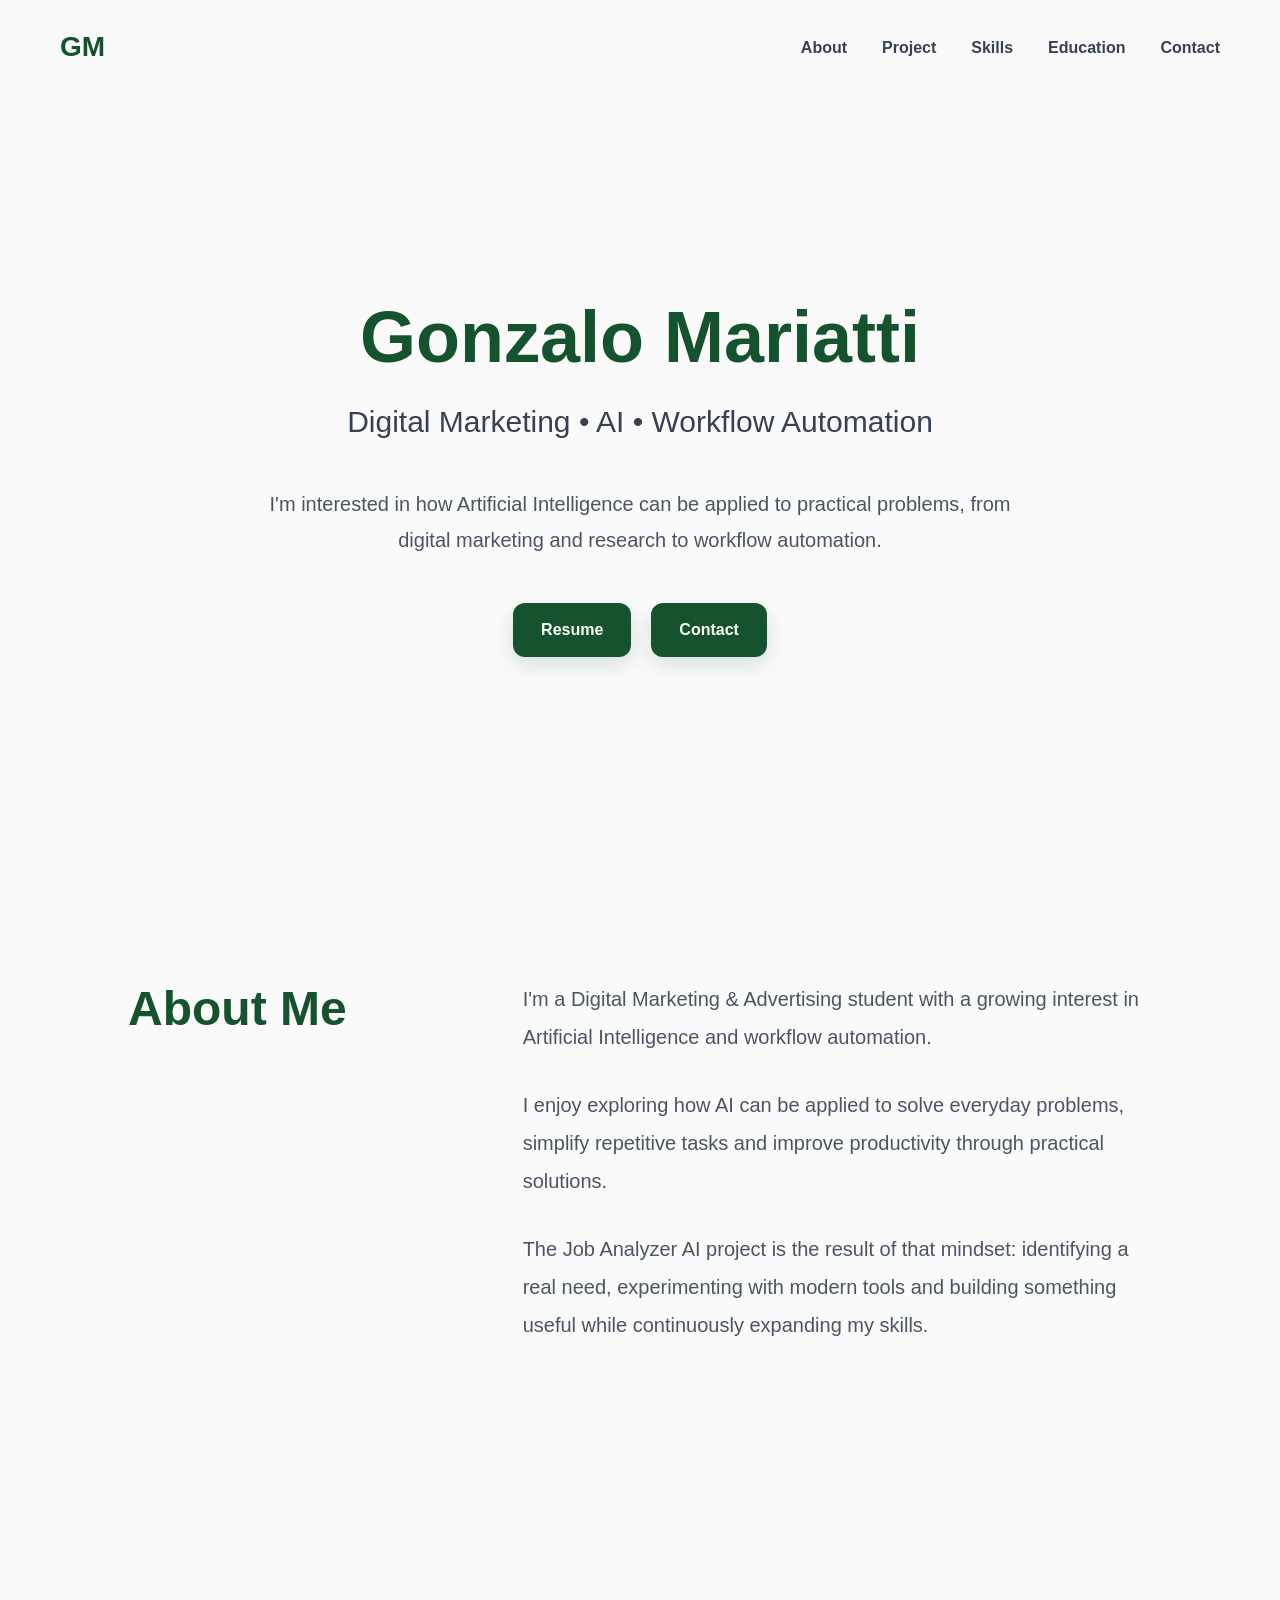
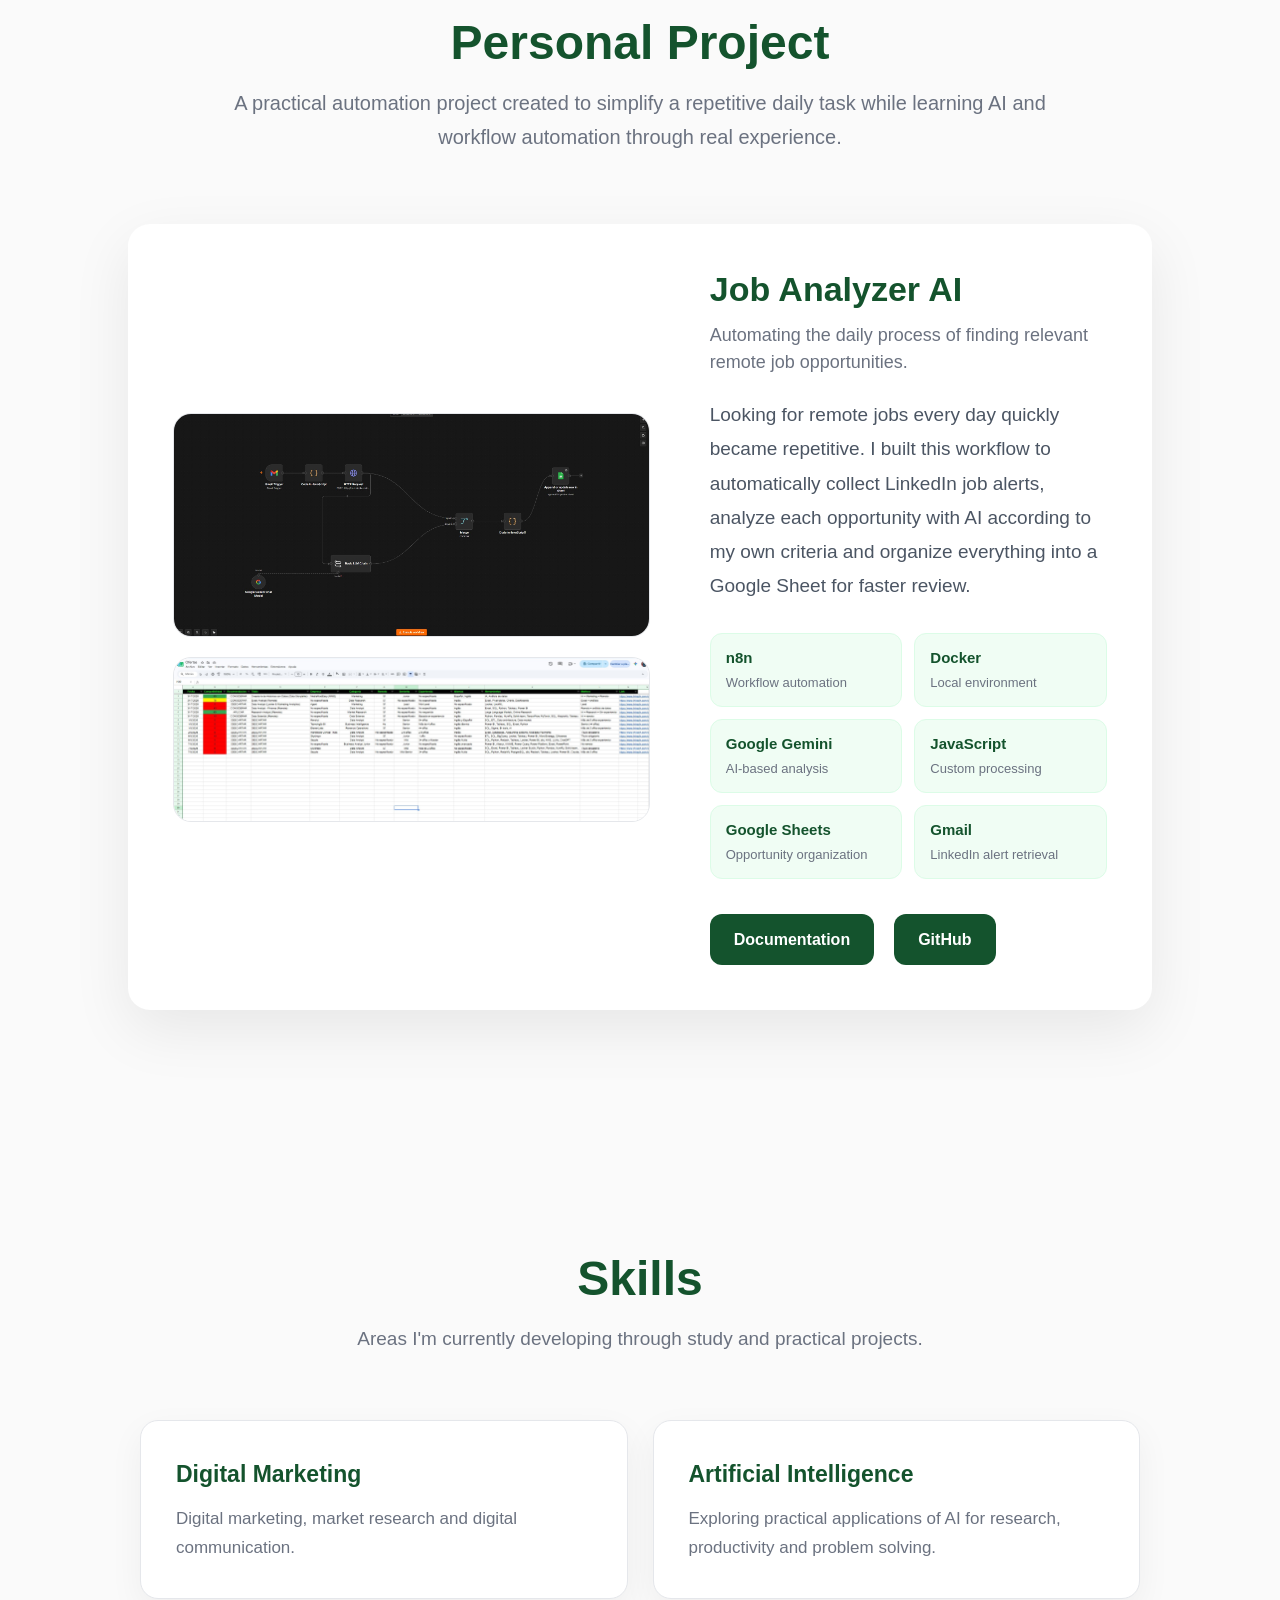
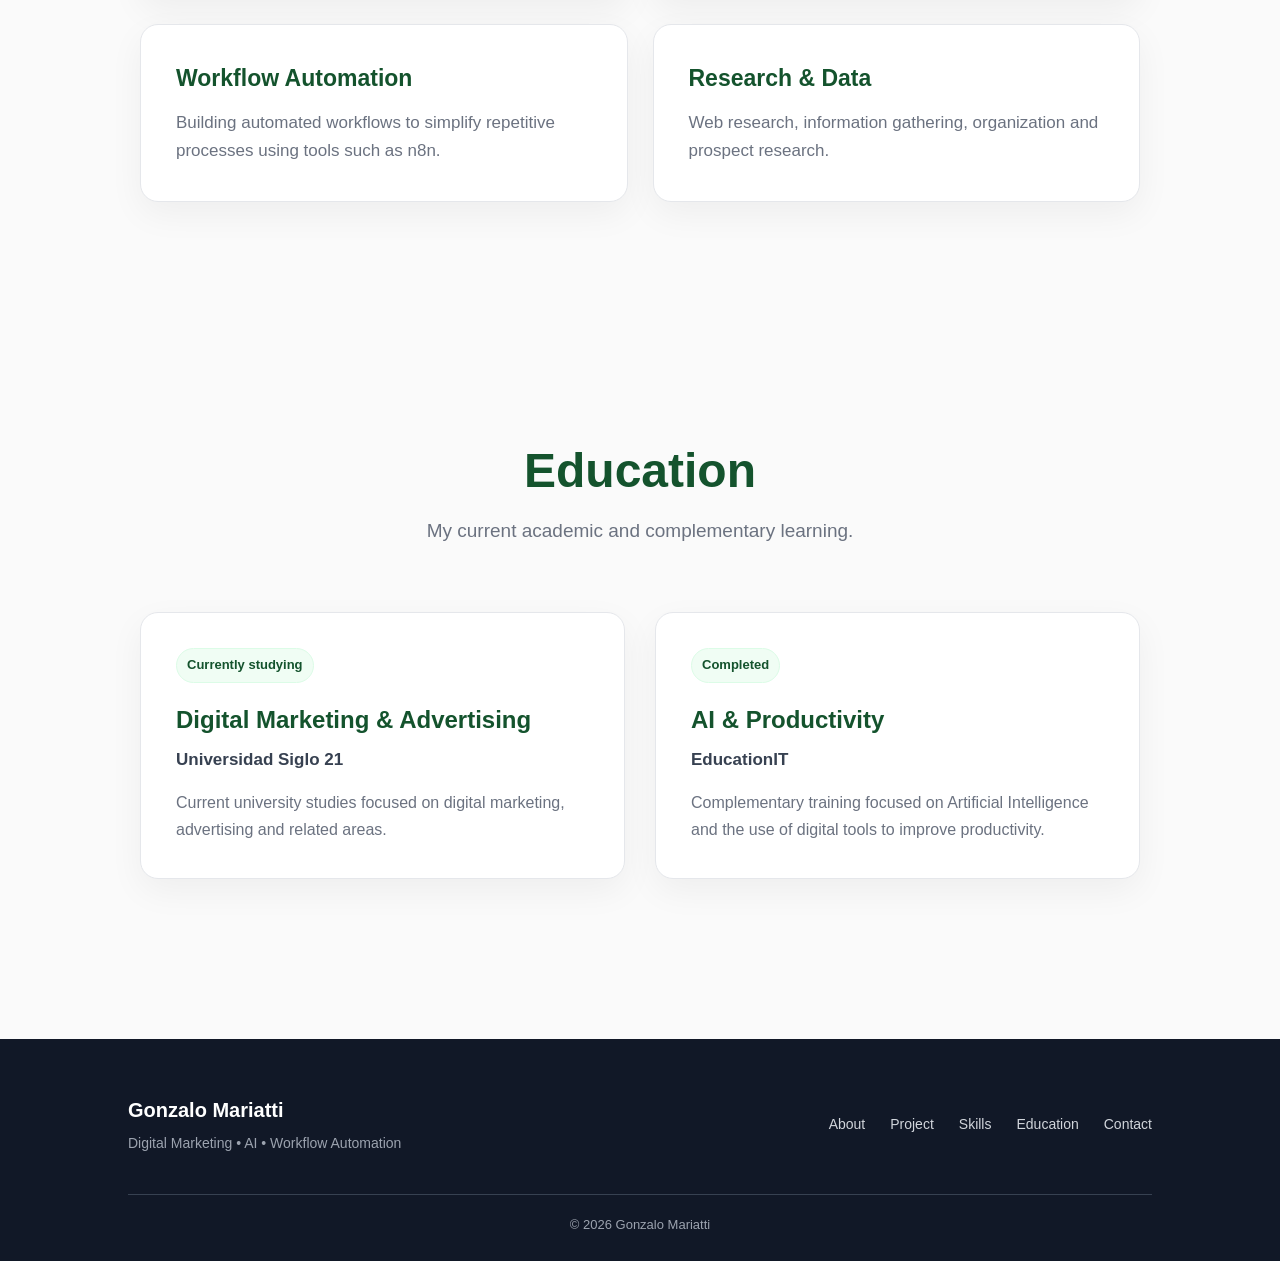
==== index.html @ 58c73593 "Add files via upload" ====
<!DOCTYPE html>
<html lang="en">

<head>

    <meta charset="UTF-8">

    <meta name="viewport" content="width=device-width, initial-scale=1.0">

    <meta
        name="description"
        content="Gonzalo Mariatti — Digital Marketing, Artificial Intelligence and Workflow Automation."
    >

    <title>Gonzalo Mariatti | Portfolio</title>

    <link rel="stylesheet" href="style.css">

</head>


<body>


    <!-- Navigation -->

    <nav>

        <div class="logo">
            GM
        </div>

        <ul>

            <li>
                <a href="#about">About</a>
            </li>

            <li>
                <a href="#project">Project</a>
            </li>

            <li>
                <a href="#skills">Skills</a>
            </li>

            <li>
                <a href="#education">Education</a>
            </li>

            <li>
                <a href="contact.html">Contact</a>
            </li>

        </ul>

    </nav>



    <!-- Hero -->

    <section class="hero">

        <div class="hero-content">

            <h1>
                Gonzalo Mariatti
            </h1>

            <h2>
                Digital Marketing • AI • Workflow Automation
            </h2>

            <p>
                I'm interested in how Artificial Intelligence can be applied
                to practical problems, from digital marketing and research
                to workflow automation.
            </p>

            <div class="buttons">

                <!-- Resume: connect when the final PDF is ready -->

                <a href="assets/documents/resume.pdf">
                    Resume
                </a>

                <a href="contact.html">
                    Contact
                </a>

            </div>

        </div>

    </section>



    <!-- About -->

    <section id="about" class="about">

        <div class="about-title">

            <h2>
                About Me
            </h2>

        </div>


        <div class="about-text">

            <p>
                I'm a Digital Marketing & Advertising student with a growing
                interest in Artificial Intelligence and workflow automation.
            </p>

            <p>
                I enjoy exploring how AI can be applied to solve everyday
                problems, simplify repetitive tasks and improve productivity
                through practical solutions.
            </p>

            <p>
                The Job Analyzer AI project is the result of that mindset:
                identifying a real need, experimenting with modern tools and
                building something useful while continuously expanding my skills.
            </p>

        </div>

    </section>



    <!-- Personal Project -->

    <section id="project" class="project">

        <div class="project-header">

            <h2>
                Personal Project
            </h2>

            <p>
                A practical automation project created to simplify a
                repetitive daily task while learning AI and workflow
                automation through real experience.
            </p>

        </div>



        <div class="project-card">


            <!-- Project Images -->

            <div class="project-image">

                <img
                    src="assets/images/workflow.png"
                    alt="Job Analyzer AI workflow built with n8n"
                >

                <img
                    src="assets/images/sheet.png"
                    alt="Google Sheets results from the Job Analyzer AI project"
                >

            </div>



            <!-- Project Information -->

            <div class="project-info">

                <h3>
                    Job Analyzer AI
                </h3>

                <h4>
                    Automating the daily process of finding relevant
                    remote job opportunities.
                </h4>

                <p>
                    Looking for remote jobs every day quickly became repetitive.
                    I built this workflow to automatically collect LinkedIn job
                    alerts, analyze each opportunity with AI according to my own
                    criteria and organize everything into a Google Sheet for
                    faster review.
                </p>



                <!-- Technologies -->

                <div class="tech-stack">

                    <div class="tech-item">

                        <strong>
                            n8n
                        </strong>

                        <small>
                            Workflow automation
                        </small>

                    </div>


                    <div class="tech-item">

                        <strong>
                            Docker
                        </strong>

                        <small>
                            Local environment
                        </small>

                    </div>


                    <div class="tech-item">

                        <strong>
                            Google Gemini
                        </strong>

                        <small>
                            AI-based analysis
                        </small>

                    </div>


                    <div class="tech-item">

                        <strong>
                            JavaScript
                        </strong>

                        <small>
                            Custom processing
                        </small>

                    </div>


                    <div class="tech-item">

                        <strong>
                            Google Sheets
                        </strong>

                        <small>
                            Opportunity organization
                        </small>

                    </div>


                    <div class="tech-item">

                        <strong>
                            Gmail
                        </strong>

                        <small>
                            LinkedIn alert retrieval
                        </small>

                    </div>

                </div>



                <!-- Project Links -->

                <div class="project-buttons">

                    <a
                        href="assets/documents/jobai.docx"
                        target="_blank"
                    >
                        Documentation
                    </a>


                    <!-- GitHub will be connected when the repository exists -->

                    <a href="#">
                        GitHub
                    </a>

                </div>

            </div>

        </div>

    </section>



    <!-- Skills -->

    <section id="skills" class="skills">

        <div class="section-header">

            <h2>
                Skills
            </h2>

            <p>
                Areas I'm currently developing through study and practical projects.
            </p>

        </div>


        <div class="skills-grid">


            <div class="skill-card">

                <h3>
                    Digital Marketing
                </h3>

                <p>
                    Digital marketing, market research and digital communication.
                </p>

            </div>



            <div class="skill-card">

                <h3>
                    Artificial Intelligence
                </h3>

                <p>
                    Exploring practical applications of AI for research,
                    productivity and problem solving.
                </p>

            </div>



            <div class="skill-card">

                <h3>
                    Workflow Automation
                </h3>

                <p>
                    Building automated workflows to simplify repetitive
                    processes using tools such as n8n.
                </p>

            </div>



            <div class="skill-card">

                <h3>
                    Research & Data
                </h3>

                <p>
                    Web research, information gathering, organization
                    and prospect research.
                </p>

            </div>

        </div>

    </section>



    <!-- Education -->

    <section id="education" class="education">

        <div class="section-header">

            <h2>
                Education
            </h2>

            <p>
                My current academic and complementary learning.
            </p>

        </div>


        <div class="education-grid">


            <div class="education-card">

                <span class="education-status">
                    Currently studying
                </span>

                <h3>
                    Digital Marketing & Advertising
                </h3>

                <h4>
                    Universidad Siglo 21
                </h4>

                <p>
                    Current university studies focused on digital marketing,
                    advertising and related areas.
                </p>

            </div>



            <div class="education-card">

                <span class="education-status">
                    Completed
                </span>

                <h3>
                    AI & Productivity
                </h3>

                <h4>
                    EducationIT
                </h4>

                <p>
                    Complementary training focused on Artificial Intelligence
                    and the use of digital tools to improve productivity.
                </p>

            </div>

        </div>

    </section>



    <!-- Footer -->

    <footer>

        <div class="footer-content">

            <div class="footer-brand">

                <strong>
                    Gonzalo Mariatti
                </strong>

                <span>
                    Digital Marketing • AI • Workflow Automation
                </span>

            </div>


            <div class="footer-links">

                <a href="#about">
                    About
                </a>

                <a href="#project">
                    Project
                </a>

                <a href="#skills">
                    Skills
                </a>

                <a href="#education">
                    Education
                </a>

                <a href="contact.html">
                    Contact
                </a>

            </div>

        </div>


        <div class="footer-bottom">

            <p>
                © 2026 Gonzalo Mariatti
            </p>

        </div>

    </footer>



    <!-- JavaScript -->

    <script src="script.js"></script>

</body>

</html>
---- style.css ----
/* =========================================================
   RESET
========================================================= */

* {
    margin: 0;
    padding: 0;
    box-sizing: border-box;
}


/* =========================================================
   BASE
========================================================= */

html {
    scroll-behavior: smooth;
}

body {
    font-family: 'Inter', sans-serif;
    background: #FAFAFA;
    color: #1F2937;
    line-height: 1.6;
}

a {
    color: inherit;
}

img {
    max-width: 100%;
    display: block;
}


/* =========================================================
   NAVIGATION
========================================================= */

nav {
    display: flex;
    justify-content: space-between;
    align-items: center;

    padding: 25px 60px;

    background: #FAFAFA;
}

.logo {
    font-size: 28px;
    font-weight: 700;
    color: #14532D;
}

nav ul {
    display: flex;
    align-items: center;

    list-style: none;
    gap: 35px;
}

nav a {
    text-decoration: none;
    color: #374151;

    font-weight: 600;

    transition: color 0.3s ease;
}

nav a:hover {
    color: #14532D;
}


/* =========================================================
   HERO
========================================================= */

.hero {
    min-height: 85vh;

    display: flex;
    justify-content: center;
    align-items: center;

    text-align: center;

    padding: 40px 10%;
}

.hero-content {
    max-width: 850px;

    display: flex;
    flex-direction: column;
    align-items: center;

    gap: 20px;
}

.hero-content h1 {
    font-size: 72px;

    color: #14532D;

    margin-bottom: 5px;

    line-height: 1.1;
}

.hero-content h2 {
    font-size: 30px;

    font-weight: 400;

    margin-bottom: 25px;

    color: #374151;

    line-height: 1.3;
}

.hero-content p {
    max-width: 760px;

    font-size: 20px;

    line-height: 1.8;

    margin-bottom: 25px;

    color: #4B5563;
}


/* =========================================================
   GENERAL BUTTONS
========================================================= */

.buttons {
    display: flex;
    justify-content: center;

    gap: 20px;

    flex-wrap: wrap;
}

.buttons a {
    text-decoration: none;

    background: #14532D;
    color: white;

    padding: 14px 28px;

    border-radius: 12px;

    font-weight: 600;

    transition:
        background 0.3s ease,
        transform 0.3s ease,
        box-shadow 0.3s ease;

    box-shadow:
        0 8px 20px rgba(20, 83, 45, 0.15);
}

.buttons a:hover {
    background: #166534;

    transform: translateY(-3px);

    box-shadow:
        0 12px 25px rgba(20, 83, 45, 0.2);
}


/* =========================================================
   ABOUT
========================================================= */

.about {
    display: grid;

    grid-template-columns: 1fr 2fr;

    gap: 80px;

    padding: 120px 10%;

    align-items: start;
}

.about-title h2 {
    font-size: 48px;

    color: #14532D;

    line-height: 1.2;
}

.about-text {
    max-width: 800px;
}

.about-text p {
    font-size: 20px;

    line-height: 1.9;

    color: #4B5563;

    margin-bottom: 30px;
}


/* =========================================================
   PROJECT
========================================================= */

.project {
    padding: 120px 10%;
}

.project-header {
    text-align: center;

    max-width: 850px;

    margin: 0 auto 70px;
}

.project-header h2 {
    font-size: 48px;

    color: #14532D;

    margin-bottom: 15px;

    line-height: 1.2;
}

.project-header p {
    font-size: 20px;

    color: #6B7280;

    line-height: 1.7;
}


/* =========================================================
   PROJECT CARD
========================================================= */

.project-card {
    display: grid;

    grid-template-columns: 1.2fr 1fr;

    gap: 60px;

    align-items: center;

    background: white;

    border-radius: 22px;

    padding: 45px;

    box-shadow:
        0 20px 60px rgba(0, 0, 0, 0.08);

    transition:
        transform 0.35s ease,
        box-shadow 0.35s ease;
}

.project-card:hover {
    transform: translateY(-8px);

    box-shadow:
        0 35px 80px rgba(0, 0, 0, 0.12);
}


/* =========================================================
   PROJECT IMAGES
========================================================= */

.project-image {
    display: flex;

    flex-direction: column;

    gap: 20px;
}

.project-image img {
    width: 100%;

    border-radius: 18px;

    background: #E5E7EB;

    border: 1px solid #E5E7EB;

    object-fit: cover;

    transition:
        transform 0.3s ease,
        box-shadow 0.3s ease;
}

.project-image img:hover {
    transform: scale(1.02);

    box-shadow:
        0 15px 35px rgba(0, 0, 0, 0.1);
}


/* =========================================================
   PROJECT INFORMATION
========================================================= */

.project-info h3 {
    font-size: 34px;

    color: #14532D;

    margin-bottom: 12px;

    line-height: 1.2;
}

.project-info h4 {
    font-size: 18px;

    font-weight: 500;

    color: #6B7280;

    margin-bottom: 22px;

    line-height: 1.5;
}

.project-info p {
    font-size: 19px;

    line-height: 1.8;

    color: #4B5563;

    margin-bottom: 30px;
}


/* =========================================================
   TECHNOLOGY STACK
========================================================= */

.tech-stack {
    display: grid;

    grid-template-columns: repeat(2, minmax(0, 1fr));

    gap: 12px;

    margin-bottom: 35px;
}

.tech-item {
    display: flex;

    flex-direction: column;

    gap: 3px;

    padding: 12px 15px;

    background: #F0FDF4;

    border: 1px solid #DCFCE7;

    border-radius: 12px;
}

.tech-item strong {
    font-size: 15px;

    color: #14532D;
}

.tech-item small {
    font-size: 13px;

    color: #6B7280;
}


/* =========================================================
   PROJECT BUTTONS
========================================================= */

.project-buttons {
    display: flex;

    gap: 20px;

    flex-wrap: wrap;
}

.project-buttons a {
    display: inline-flex;

    align-items: center;
    justify-content: center;

    text-decoration: none;

    background: #14532D;
    color: white;

    padding: 13px 24px;

    border-radius: 12px;

    font-weight: 600;

    transition:
        background 0.3s ease,
        transform 0.3s ease,
        box-shadow 0.3s ease;
}

.project-buttons a:hover {
    background: #166534;

    transform: translateY(-3px);

    box-shadow:
        0 10px 25px rgba(20, 83, 45, 0.18);
}


/* =========================================================
   SKILLS
========================================================= */

.skills {
    padding: 120px 10%;
}

.section-header {
    text-align: center;

    max-width: 800px;

    margin: 0 auto 65px;
}

.section-header h2 {
    font-size: 48px;

    color: #14532D;

    margin-bottom: 15px;

    line-height: 1.2;
}

.section-header p {
    font-size: 19px;

    color: #6B7280;

    line-height: 1.7;
}

.skills-grid {
    display: grid;

    grid-template-columns:
        repeat(2, minmax(0, 1fr));

    gap: 25px;

    max-width: 1000px;

    margin: 0 auto;
}

.skill-card {
    background: white;

    padding: 35px;

    border-radius: 18px;

    border: 1px solid #E5E7EB;

    box-shadow:
        0 12px 35px rgba(0, 0, 0, 0.05);

    transition:
        transform 0.3s ease,
        box-shadow 0.3s ease;
}

.skill-card:hover {
    transform: translateY(-5px);

    box-shadow:
        0 20px 45px rgba(0, 0, 0, 0.08);
}

.skill-card h3 {
    font-size: 23px;

    color: #14532D;

    margin-bottom: 12px;
}

.skill-card p {
    font-size: 17px;

    color: #6B7280;

    line-height: 1.7;
}


/* =========================================================
   EDUCATION
========================================================= */

.education {
    padding: 120px 10%;
}

.education-grid {
    display: grid;

    grid-template-columns:
        repeat(2, minmax(0, 1fr));

    gap: 30px;

    max-width: 1000px;

    margin: 0 auto;
}

.education-card {
    background: white;

    padding: 35px;

    border-radius: 18px;

    border: 1px solid #E5E7EB;

    box-shadow:
        0 12px 35px rgba(0, 0, 0, 0.05);

    transition:
        transform 0.3s ease,
        box-shadow 0.3s ease;
}

.education-card:hover {
    transform: translateY(-5px);

    box-shadow:
        0 20px 45px rgba(0, 0, 0, 0.08);
}

.education-status {
    display: inline-block;

    font-size: 13px;

    font-weight: 700;

    color: #14532D;

    background: #F0FDF4;

    border: 1px solid #DCFCE7;

    padding: 6px 10px;

    border-radius: 999px;

    margin-bottom: 18px;
}

.education-card h3 {
    font-size: 24px;

    color: #14532D;

    margin-bottom: 7px;
}

.education-card h4 {
    font-size: 17px;

    font-weight: 600;

    color: #374151;

    margin-bottom: 15px;
}

.education-card p {
    font-size: 16px;

    color: #6B7280;

    line-height: 1.7;
}


/* =========================================================
   FOOTER
========================================================= */

footer {
    margin-top: 40px;

    background: #111827;

    color: white;

    padding: 55px 10% 25px;
}

.footer-content {
    display: flex;

    justify-content: space-between;

    align-items: center;

    gap: 40px;

    max-width: 1200px;

    margin: 0 auto;
}

.footer-brand {
    display: flex;

    flex-direction: column;

    gap: 6px;
}

.footer-brand strong {
    font-size: 20px;
}

.footer-brand span {
    font-size: 14px;

    color: #9CA3AF;
}

.footer-links {
    display: flex;

    gap: 25px;

    flex-wrap: wrap;

    justify-content: flex-end;
}

.footer-links a {
    text-decoration: none;

    color: #D1D5DB;

    font-size: 14px;

    transition: color 0.3s ease;
}

.footer-links a:hover {
    color: white;
}

.footer-bottom {
    max-width: 1200px;

    margin: 40px auto 0;

    padding-top: 20px;

    border-top: 1px solid #374151;
}

.footer-bottom p {
    font-size: 13px;

    color: #9CA3AF;

    text-align: center;
}


/* =========================================================
   CONTACT PAGE
========================================================= */

.contact-page {
    min-height: 100vh;

    display: flex;

    justify-content: center;
    align-items: center;

    padding: 40px 20px;
}

.contact-card {
    width: 100%;

    max-width: 650px;

    background: white;

    padding: 60px 50px;

    border-radius: 24px;

    text-align: center;

    box-shadow:
        0 25px 70px rgba(0, 0, 0, 0.08);
}

.contact-logo {
    width: 70px;
    height: 70px;

    display: flex;

    align-items: center;
    justify-content: center;

    margin: 0 auto 25px;

    background: #14532D;

    color: white;

    border-radius: 18px;

    font-size: 24px;

    font-weight: 700;
}

.contact-card h1 {
    font-size: 42px;

    color: #14532D;

    line-height: 1.2;

    margin-bottom: 20px;
}

.contact-card > p {
    max-width: 500px;

    margin: 0 auto 35px;

    font-size: 18px;

    color: #6B7280;

    line-height: 1.7;
}

.contact-links {
    display: flex;

    justify-content: center;

    gap: 15px;

    flex-wrap: wrap;

    margin-bottom: 35px;
}

.contact-links a {
    text-decoration: none;

    background: #14532D;

    color: white;

    padding: 13px 24px;

    border-radius: 12px;

    font-weight: 600;

    transition:
        background 0.3s ease,
        transform 0.3s ease;
}

.contact-links a:hover {
    background: #166534;

    transform: translateY(-3px);
}

.back-link {
    display: inline-block;

    text-decoration: none;

    color: #6B7280;

    font-size: 15px;

    transition: color 0.3s ease;
}

.back-link:hover {
    color: #14532D;
}


/* =========================================================
   RESPONSIVE — TABLET
========================================================= */

@media (max-width: 900px) {

    nav {
        padding: 22px 35px;
    }

    nav ul {
        gap: 20px;
    }

    .hero-content h1 {
        font-size: 58px;
    }

    .hero-content h2 {
        font-size: 26px;
    }

    .about {
        grid-template-columns: 1fr;

        gap: 35px;

        padding: 90px 8%;
    }

    .project {
        padding: 90px 8%;
    }

    .project-card {
        grid-template-columns: 1fr;

        gap: 45px;
    }

    .skills,
    .education {
        padding: 90px 8%;
    }

    .footer-content {
        flex-direction: column;

        align-items: center;

        text-align: center;
    }

    .footer-links {
        justify-content: center;
    }

}


/* =========================================================
   RESPONSIVE — MOBILE
========================================================= */

@media (max-width: 650px) {

    nav {
        flex-direction: column;

        gap: 20px;

        padding: 20px;
    }

    nav ul {
        gap: 14px;

        flex-wrap: wrap;

        justify-content: center;
    }

    nav a {
        font-size: 14px;
    }

    .hero {
        min-height: 80vh;

        padding: 60px 7%;
    }

    .hero-content h1 {
        font-size: 43px;
    }

    .hero-content h2 {
        font-size: 22px;
    }

    .hero-content p {
        font-size: 17px;
    }

    .buttons {
        width: 100%;
    }

    .buttons a {
        width: 100%;

        max-width: 250px;
    }

    .about,
    .project,
    .skills,
    .education {
        padding: 75px 7%;
    }

    .about-title h2,
    .project-header h2,
    .section-header h2 {
        font-size: 38px;
    }

    .about-text p {
        font-size: 17px;
    }

    .project-card {
        padding: 25px;

        border-radius: 18px;
    }

    .project-info h3 {
        font-size: 29px;
    }

    .project-info h4 {
        font-size: 16px;
    }

    .project-info p {
        font-size: 17px;
    }

    .tech-stack {
        grid-template-columns: 1fr;
    }

    .project-buttons {
        flex-direction: column;
    }

    .project-buttons a {
        width: 100%;
    }

    .skills-grid,
    .education-grid {
        grid-template-columns: 1fr;
    }

    .skill-card,
    .education-card {
        padding: 28px;
    }

    footer {
        padding: 45px 7% 20px;
    }

    .footer-links {
        gap: 15px;
    }

    .contact-card {
        padding: 45px 25px;
    }

    .contact-card h1 {
        font-size: 34px;
    }

    .contact-card > p {
        font-size: 16px;
    }

}


/* =========================================================
   ACCESSIBILITY
========================================================= */

a:focus-visible {
    outline: 3px solid #86EFAC;

    outline-offset: 4px;

    border-radius: 6px;
}
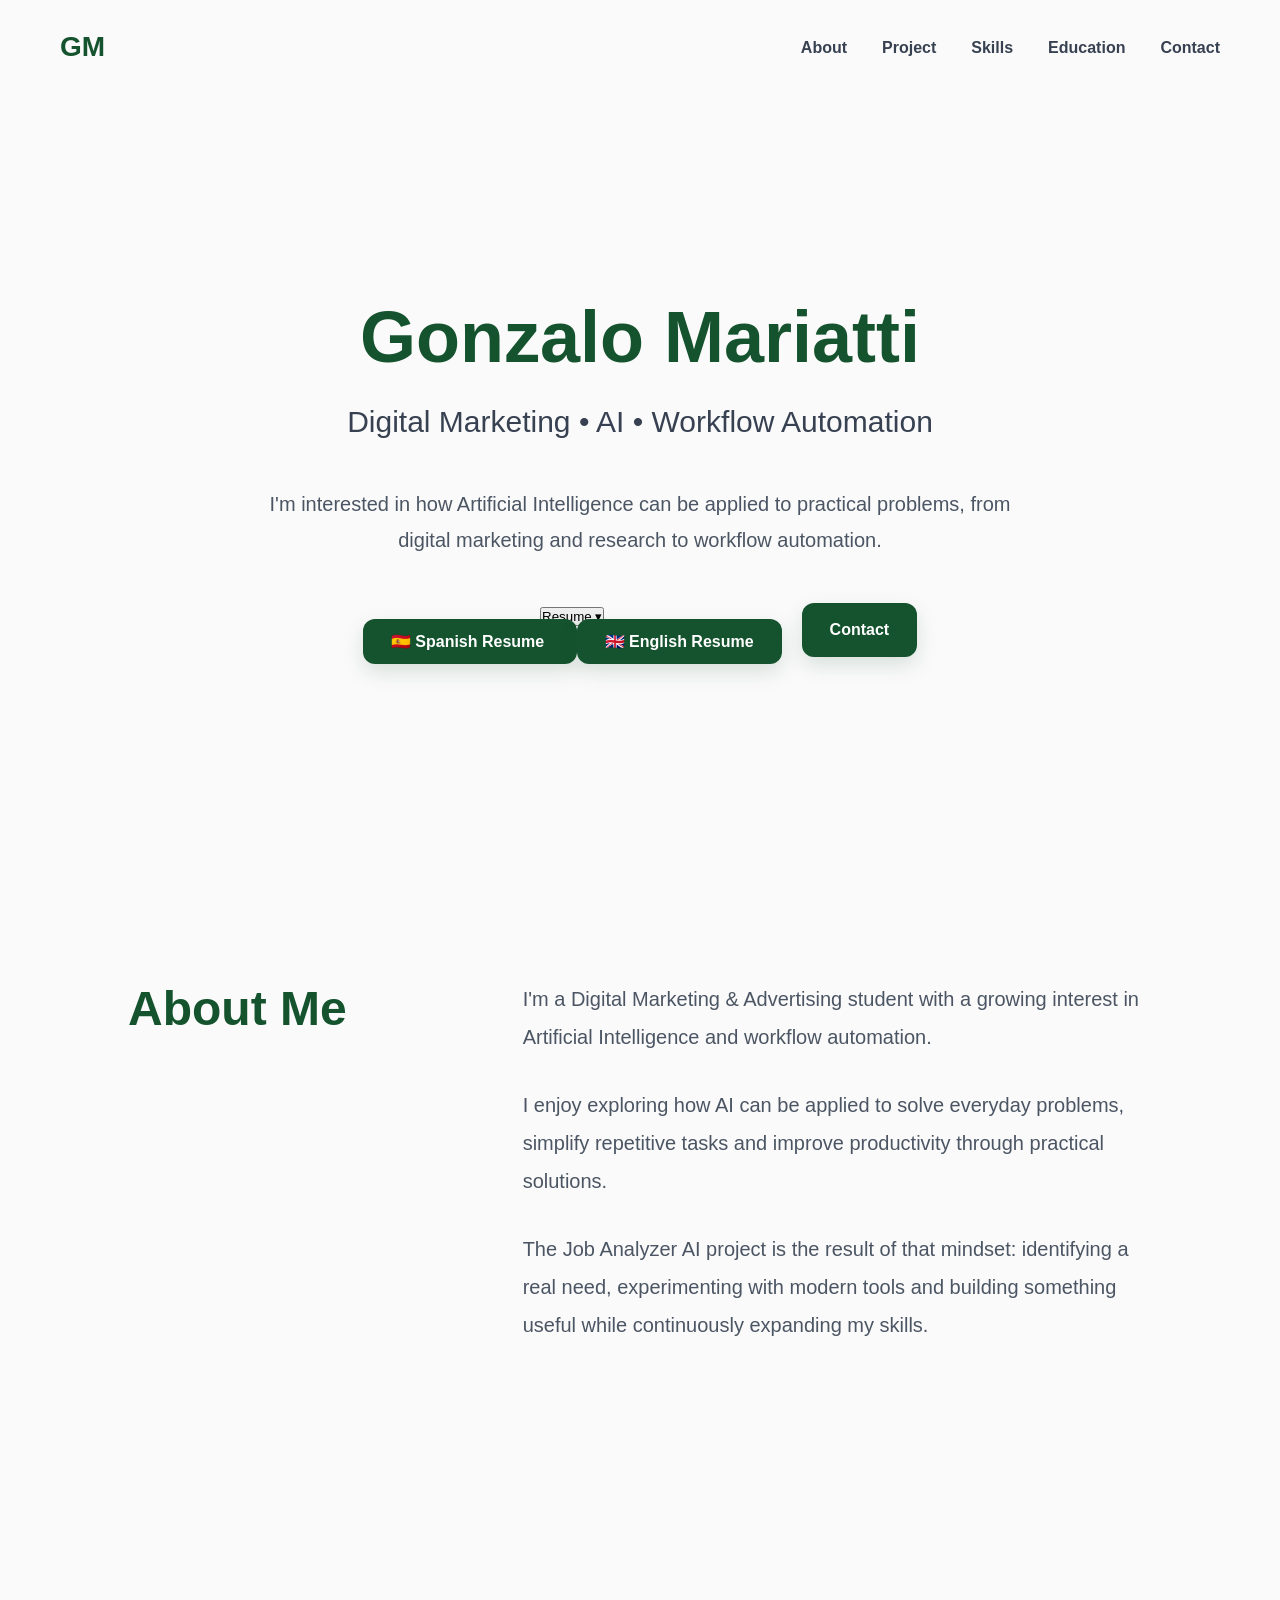
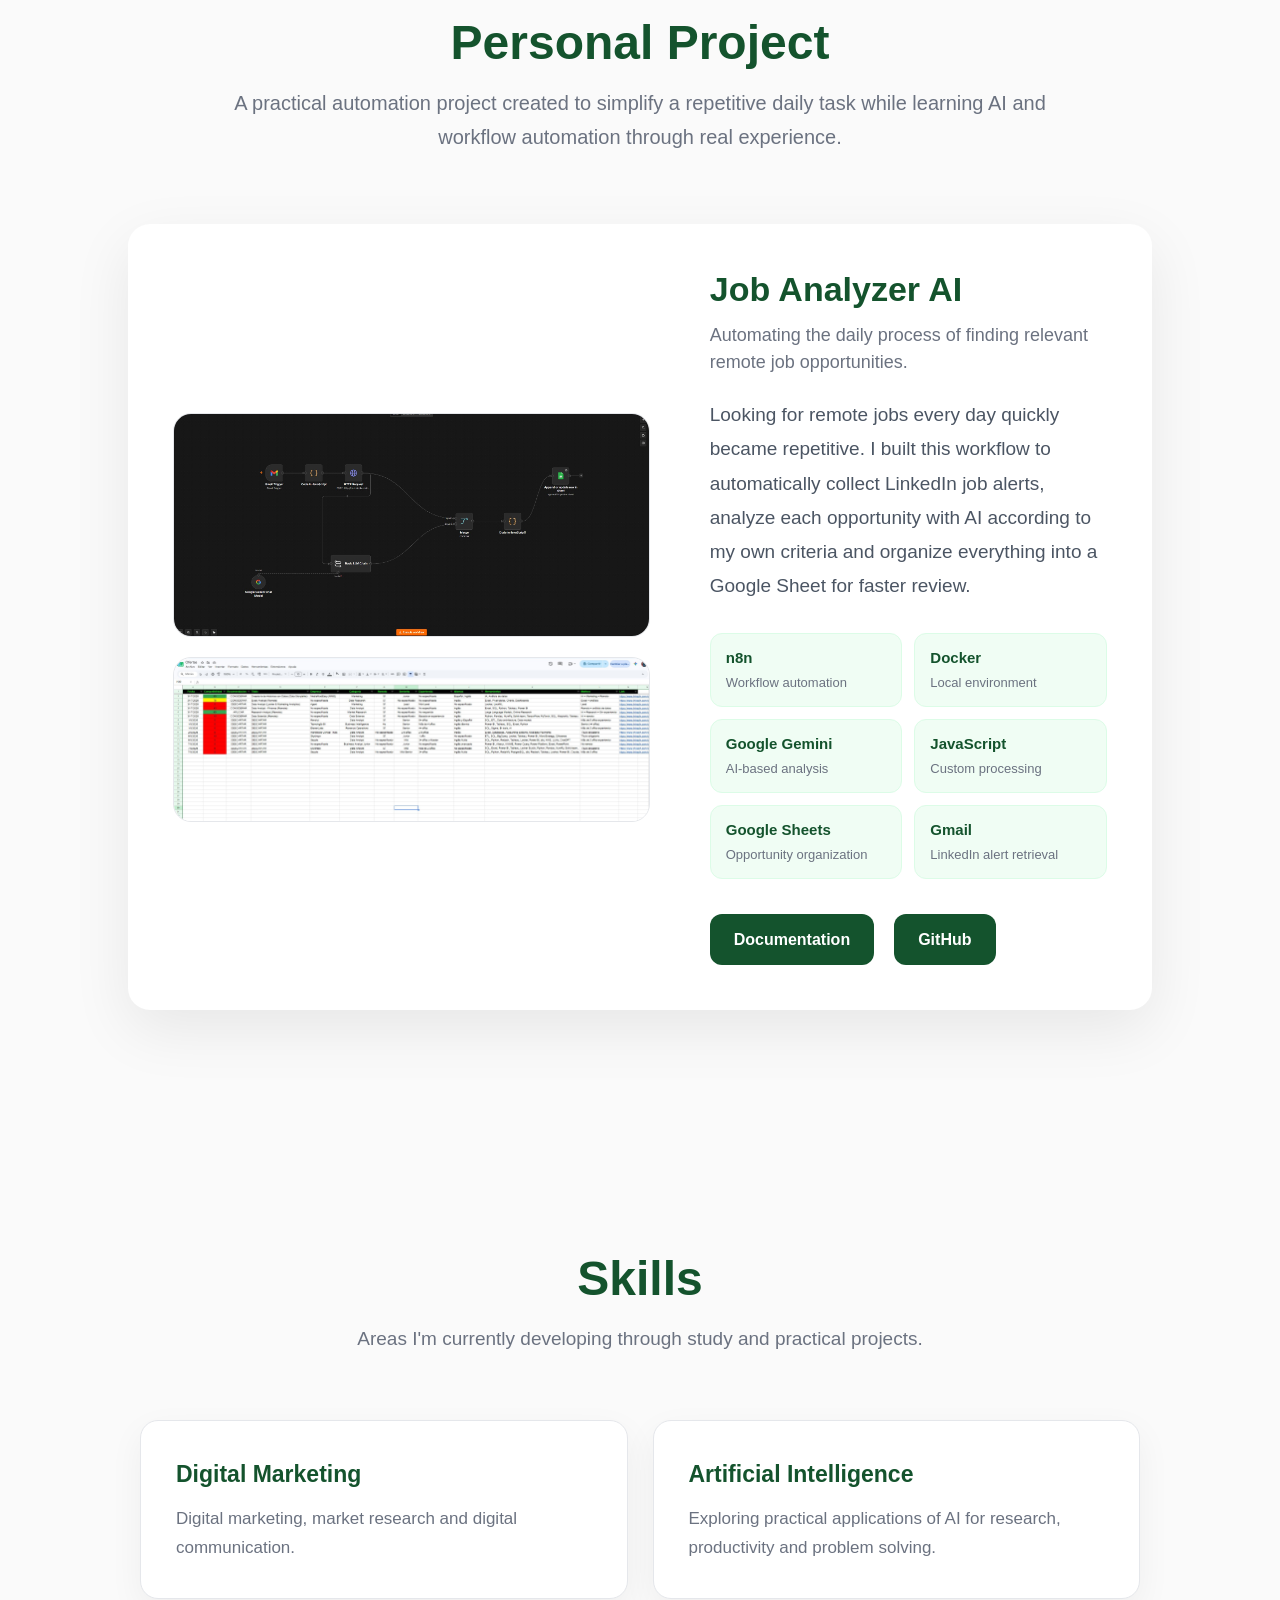
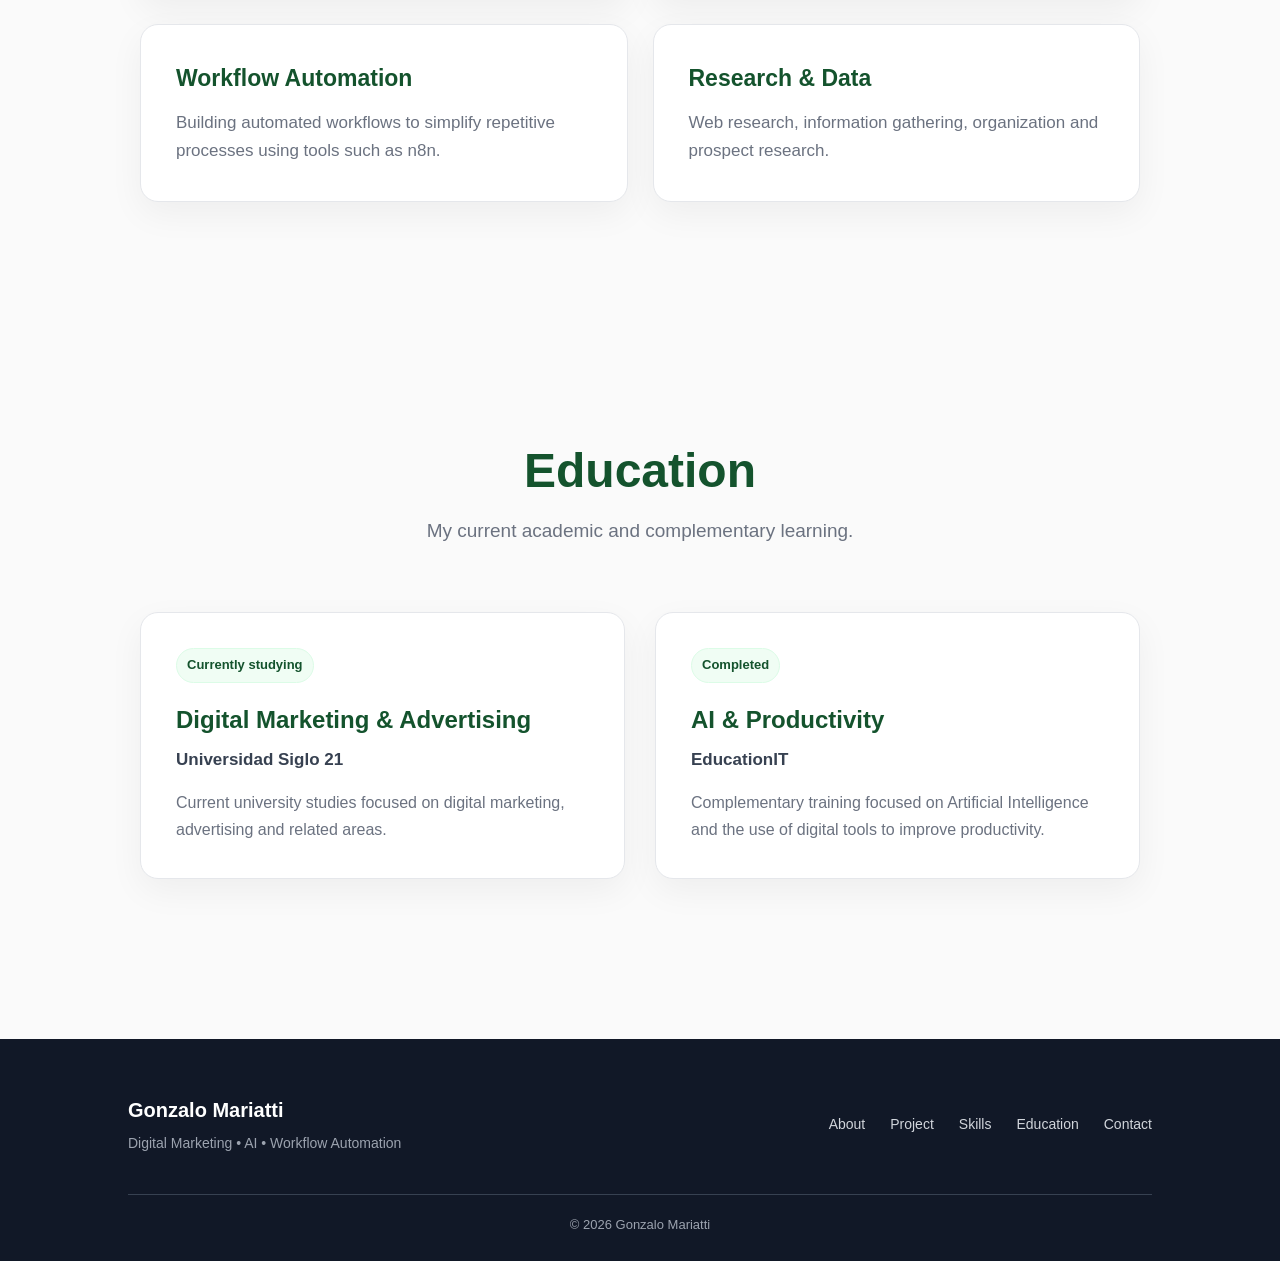
==== commit 66b144d2: "index.html" ====
--- a/index.html
+++ b/index.html
@@ -78,19 +78,33 @@
                 to workflow automation.
             </p>
 
-            <div class="buttons">
-
-                <!-- Resume: connect when the final PDF is ready -->
-
-                <a href="assets/documents/resume.pdf">
-                    Resume
-                </a>
-
-                <a href="contact.html">
-                    Contact
-                </a>
-
-            </div>
+           <div class="buttons">
+
+    <div class="resume-dropdown">
+
+        <button class="resume-button">
+            Resume ▾
+        </button>
+
+        <div class="resume-options">
+
+            <a href="assets/documents/resume-es.pdf" target="_blank">
+                🇪🇸 Spanish Resume
+            </a>
+
+            <a href="assets/documents/resume-en.pdf" target="_blank">
+                🇬🇧 English Resume
+            </a>
+
+        </div>
+
+    </div>
+
+    <a href="contact.html">
+        Contact
+    </a>
+
+</div>
 
         </div>
 
@@ -530,4 +544,4 @@
 
 </body>
 
-</html>+</html>
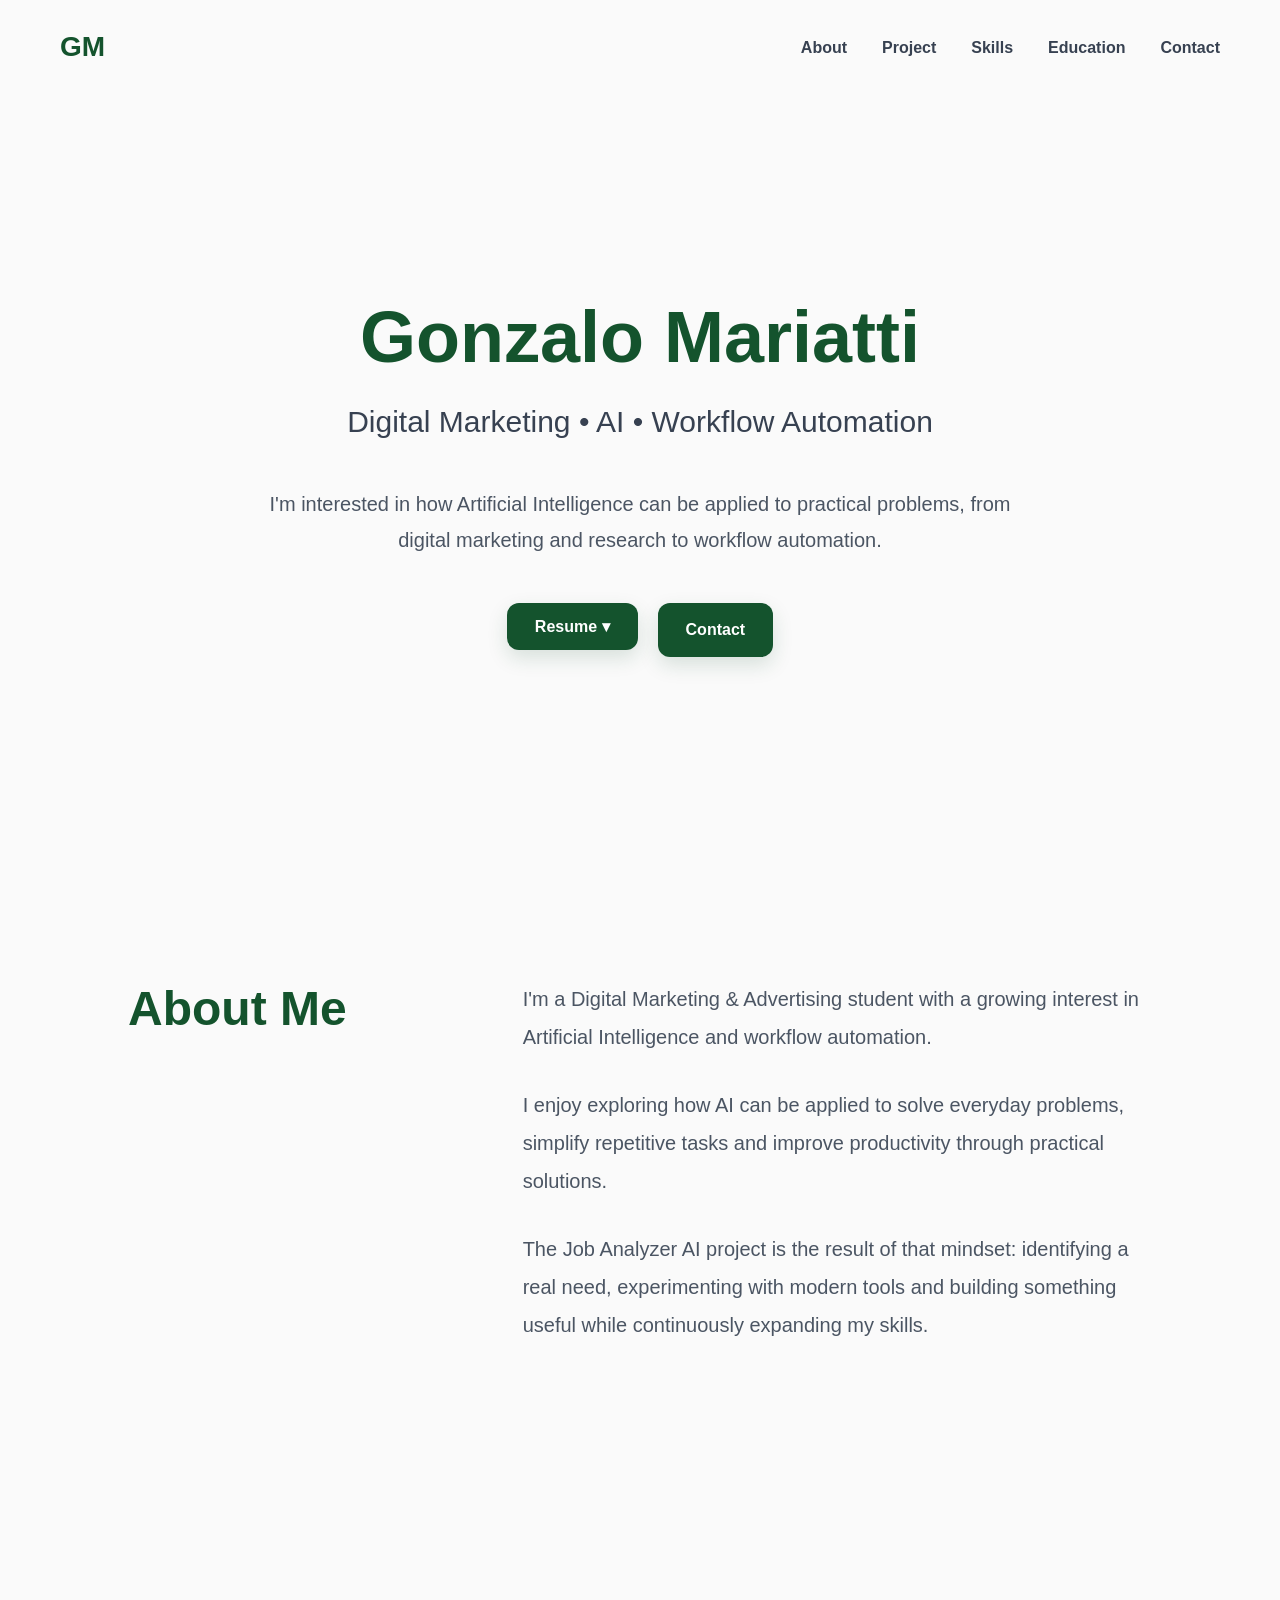
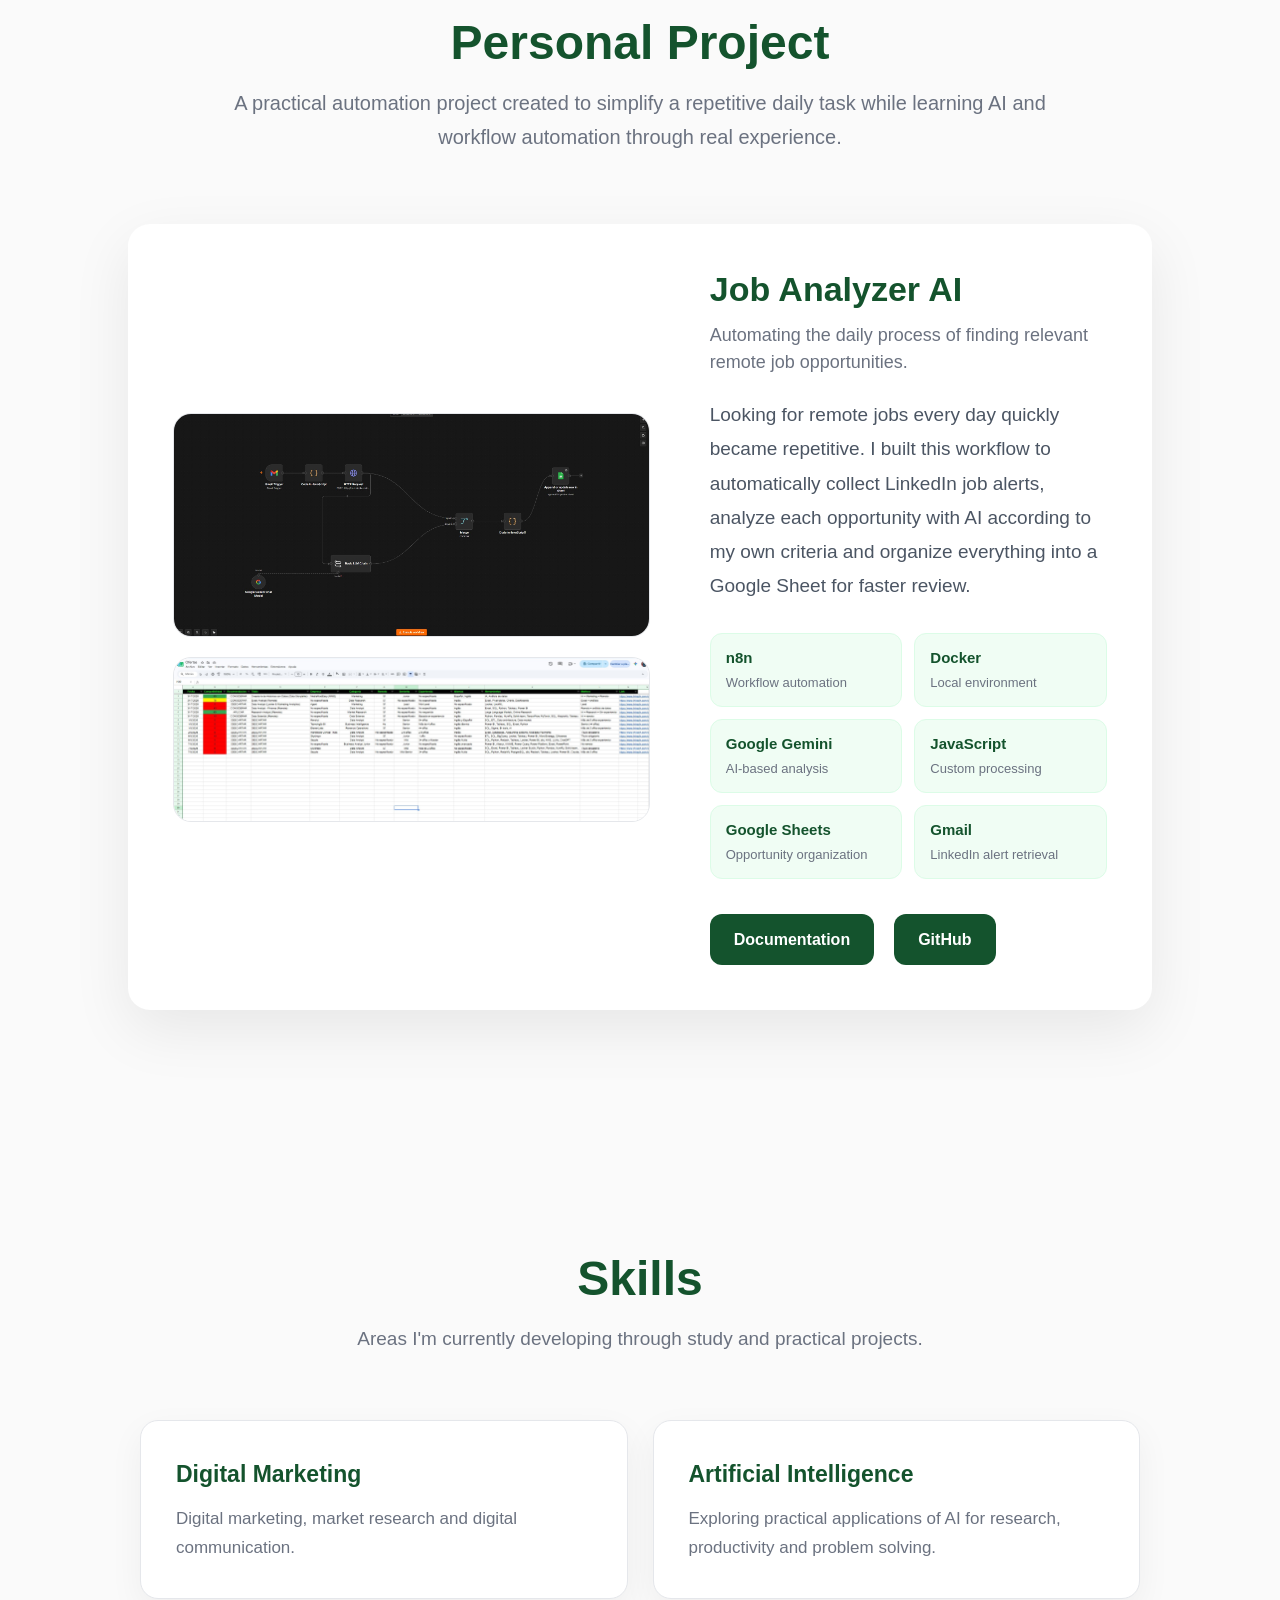
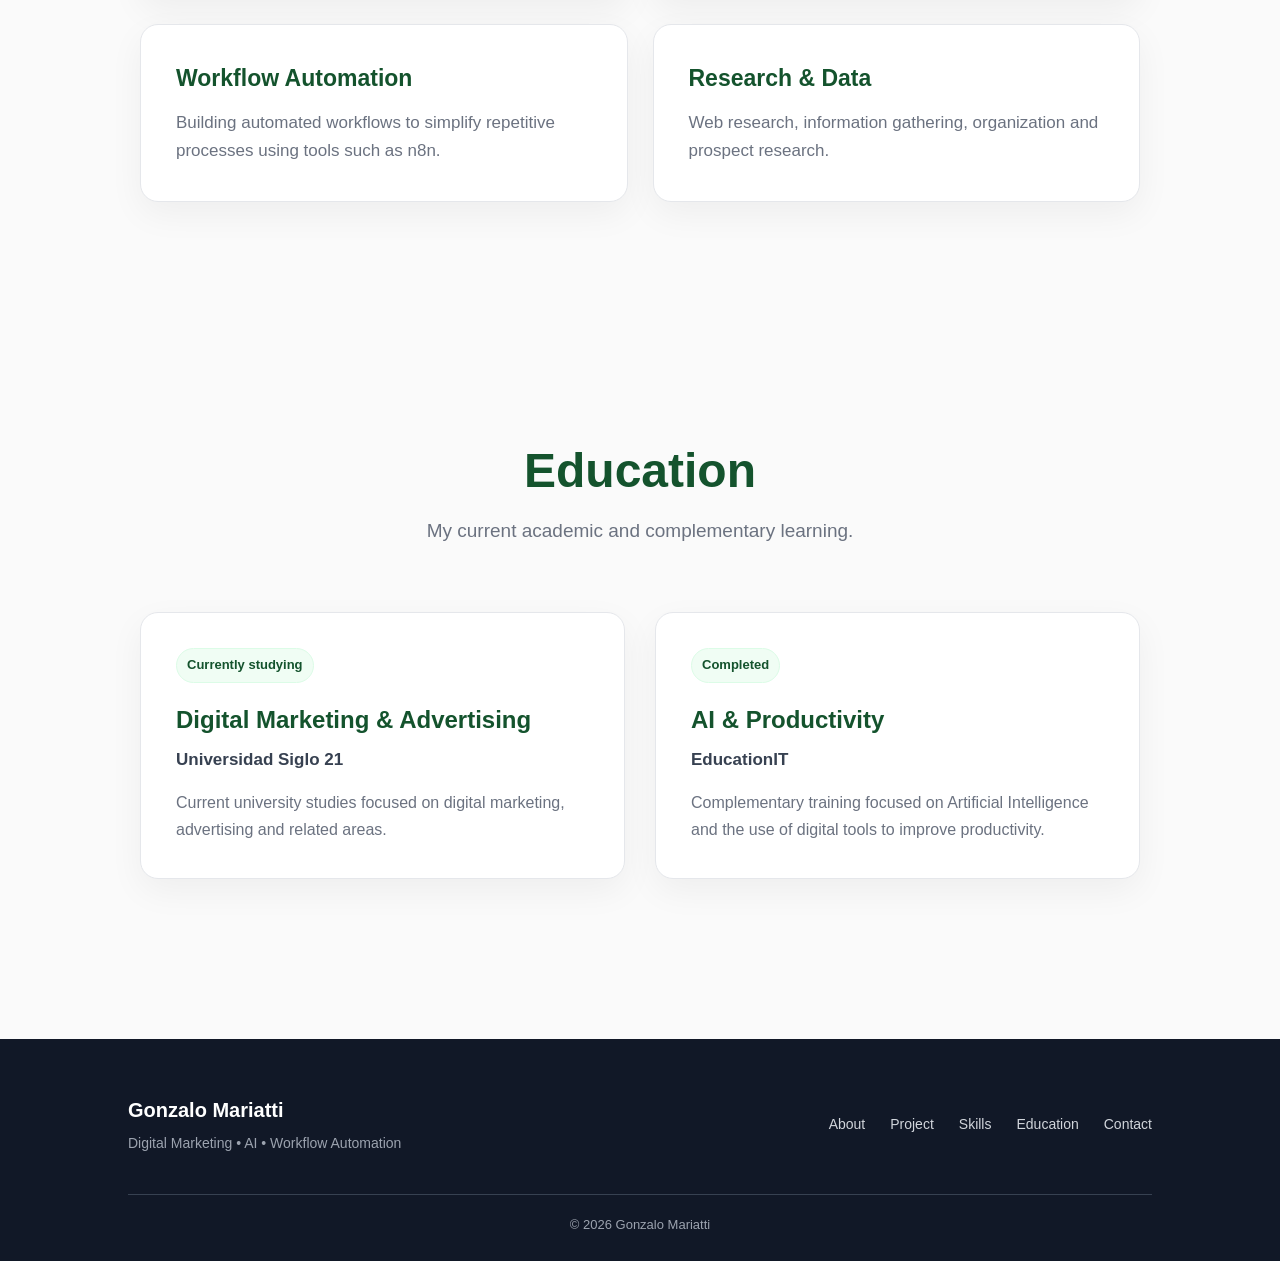
==== commit bbb10240: "index.html" ====
--- a/index.html
+++ b/index.html
@@ -313,9 +313,13 @@
 
                     <!-- GitHub will be connected when the repository exists -->
 
-                    <a href="#">
-                        GitHub
-                    </a>
+                    <a
+    href="https://github.com/gonzsa3"
+    target="_blank"
+    rel="noopener noreferrer"
+>
+    GitHub
+</a>
 
                 </div>
 
--- a/style.css
+++ b/style.css
@@ -1053,4 +1053,100 @@
     outline-offset: 4px;
 
     border-radius: 6px;
-}+}/* =========================================================
+   RESUME DROPDOWN
+========================================================= */
+
+.resume-dropdown {
+    position: relative;
+    display: inline-block;
+}
+
+.resume-button {
+    border: none;
+    cursor: pointer;
+
+    background: #14532D;
+    color: white;
+
+    padding: 14px 28px;
+
+    border-radius: 12px;
+
+    font-family: inherit;
+    font-size: 16px;
+    font-weight: 600;
+
+    box-shadow:
+        0 8px 20px rgba(20, 83, 45, 0.15);
+
+    transition:
+        background 0.3s ease,
+        transform 0.3s ease,
+        box-shadow 0.3s ease;
+}
+
+.resume-button:hover {
+    background: #166534;
+
+    transform: translateY(-3px);
+
+    box-shadow:
+        0 12px 25px rgba(20, 83, 45, 0.2);
+}
+
+.resume-options {
+    display: none;
+
+    position: absolute;
+
+    top: calc(100% + 8px);
+    left: 50%;
+
+    transform: translateX(-50%);
+
+    min-width: 190px;
+
+    background: white;
+
+    border: 1px solid #E5E7EB;
+
+    border-radius: 12px;
+
+    padding: 8px;
+
+    box-shadow:
+        0 15px 35px rgba(0, 0, 0, 0.12);
+
+    z-index: 100;
+}
+
+.resume-dropdown:hover .resume-options {
+    display: flex;
+
+    flex-direction: column;
+}
+
+.resume-options a {
+    text-decoration: none;
+
+    color: #374151;
+
+    padding: 11px 14px;
+
+    border-radius: 8px;
+
+    font-weight: 600;
+
+    white-space: nowrap;
+
+    transition:
+        background 0.2s ease,
+        color 0.2s ease;
+}
+
+.resume-options a:hover {
+    background: #F0FDF4;
+
+    color: #14532D;
+}
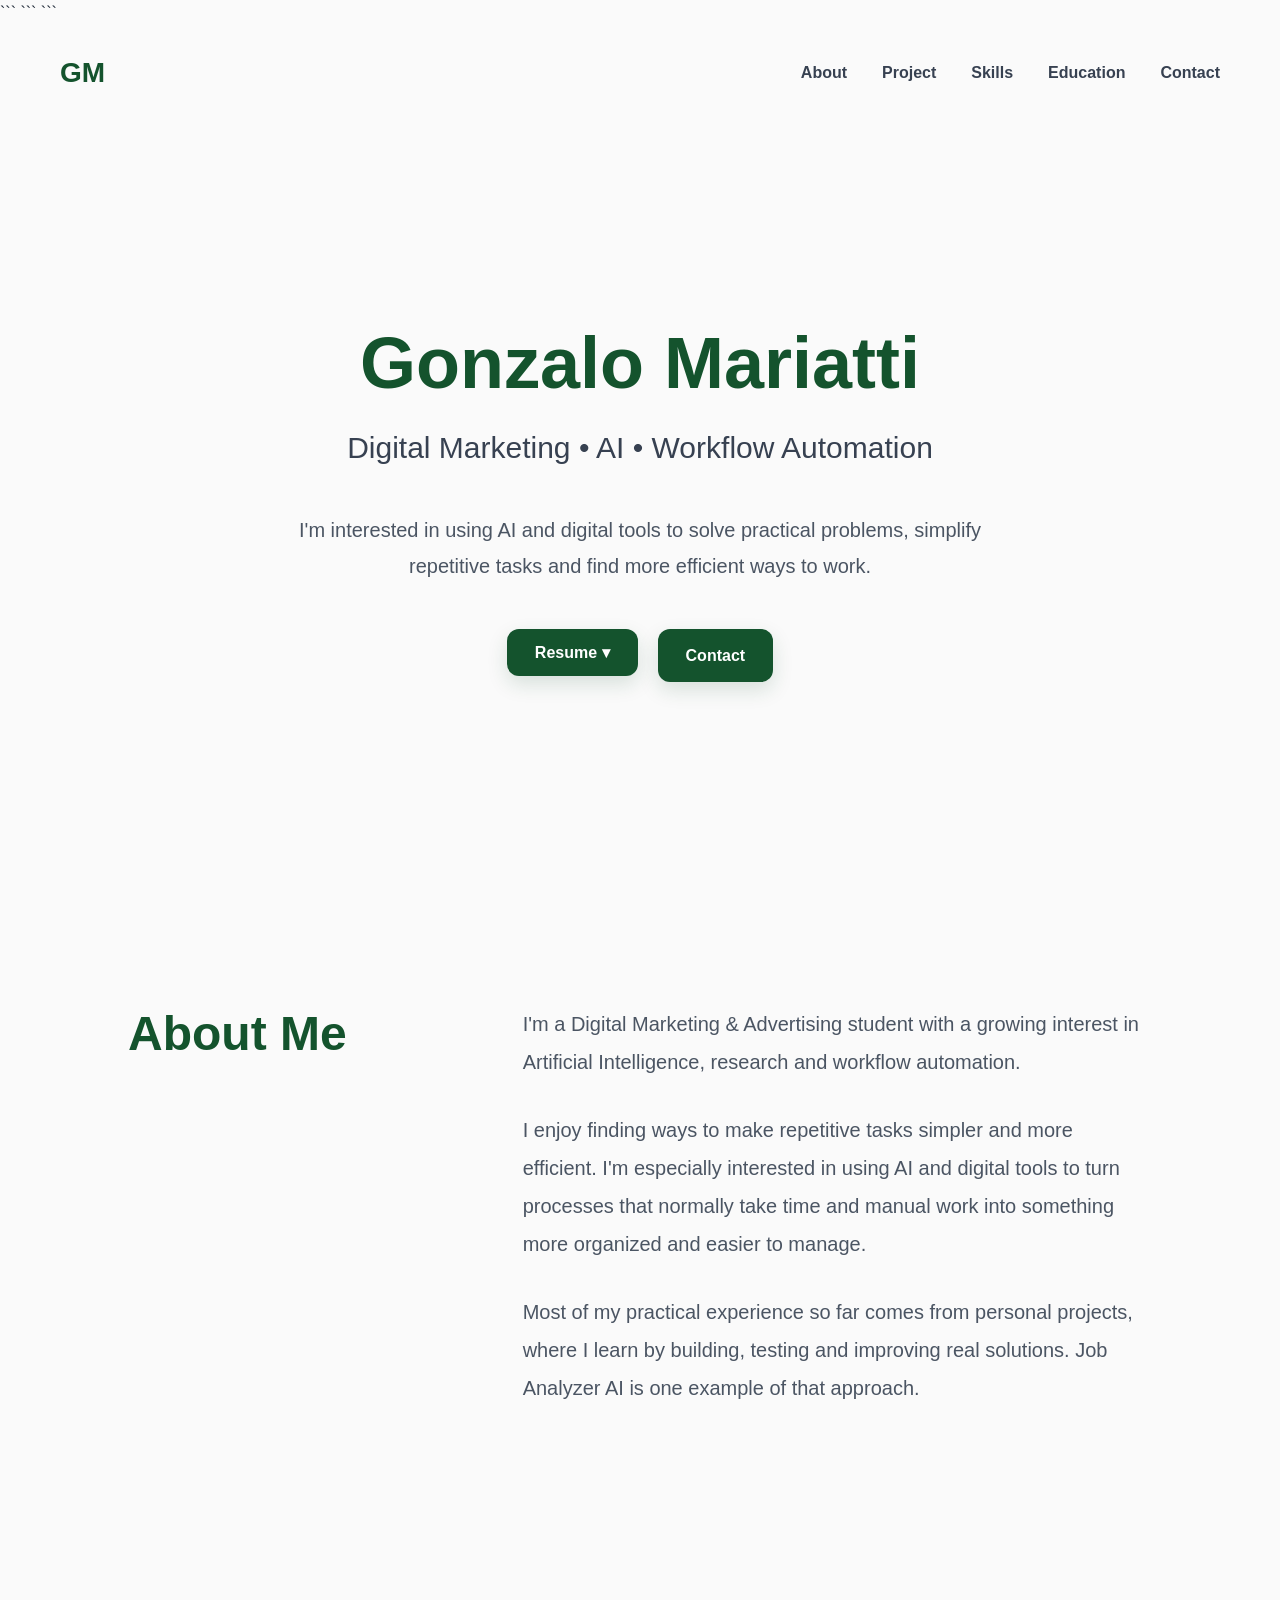
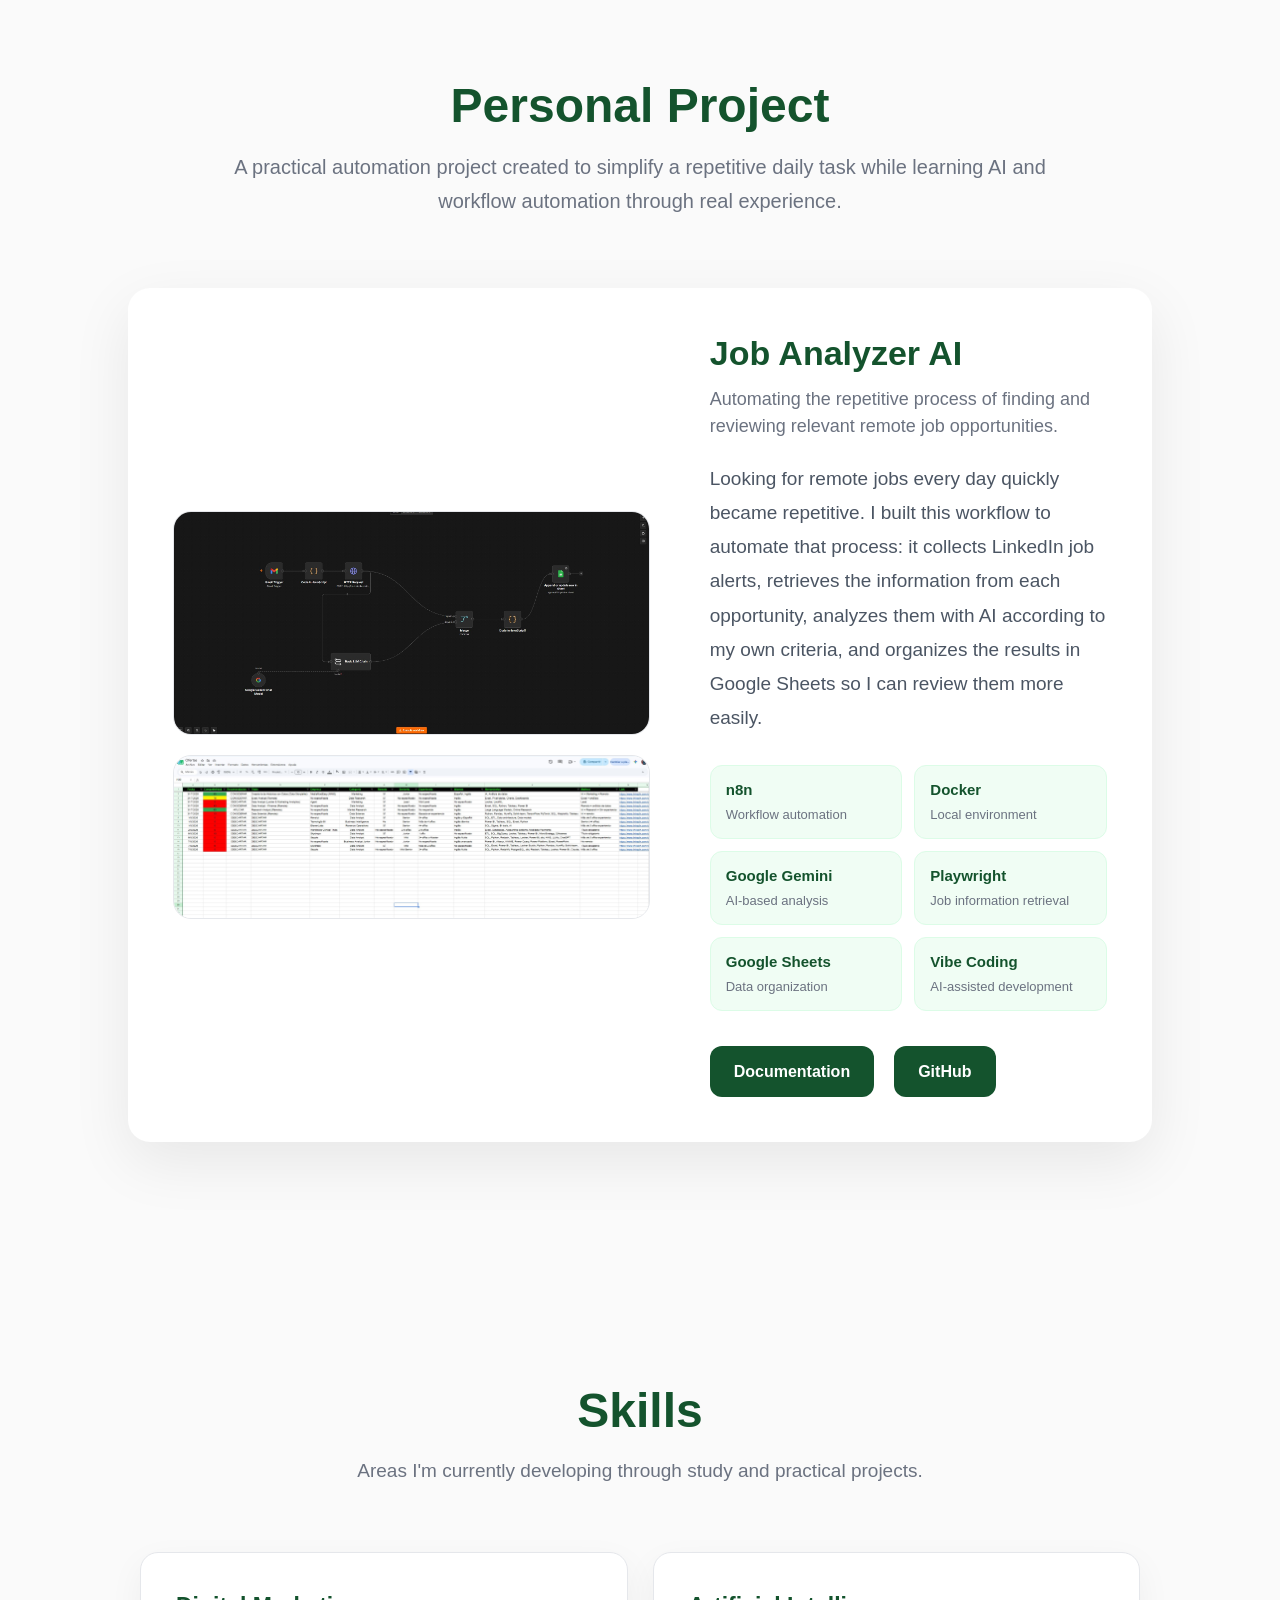
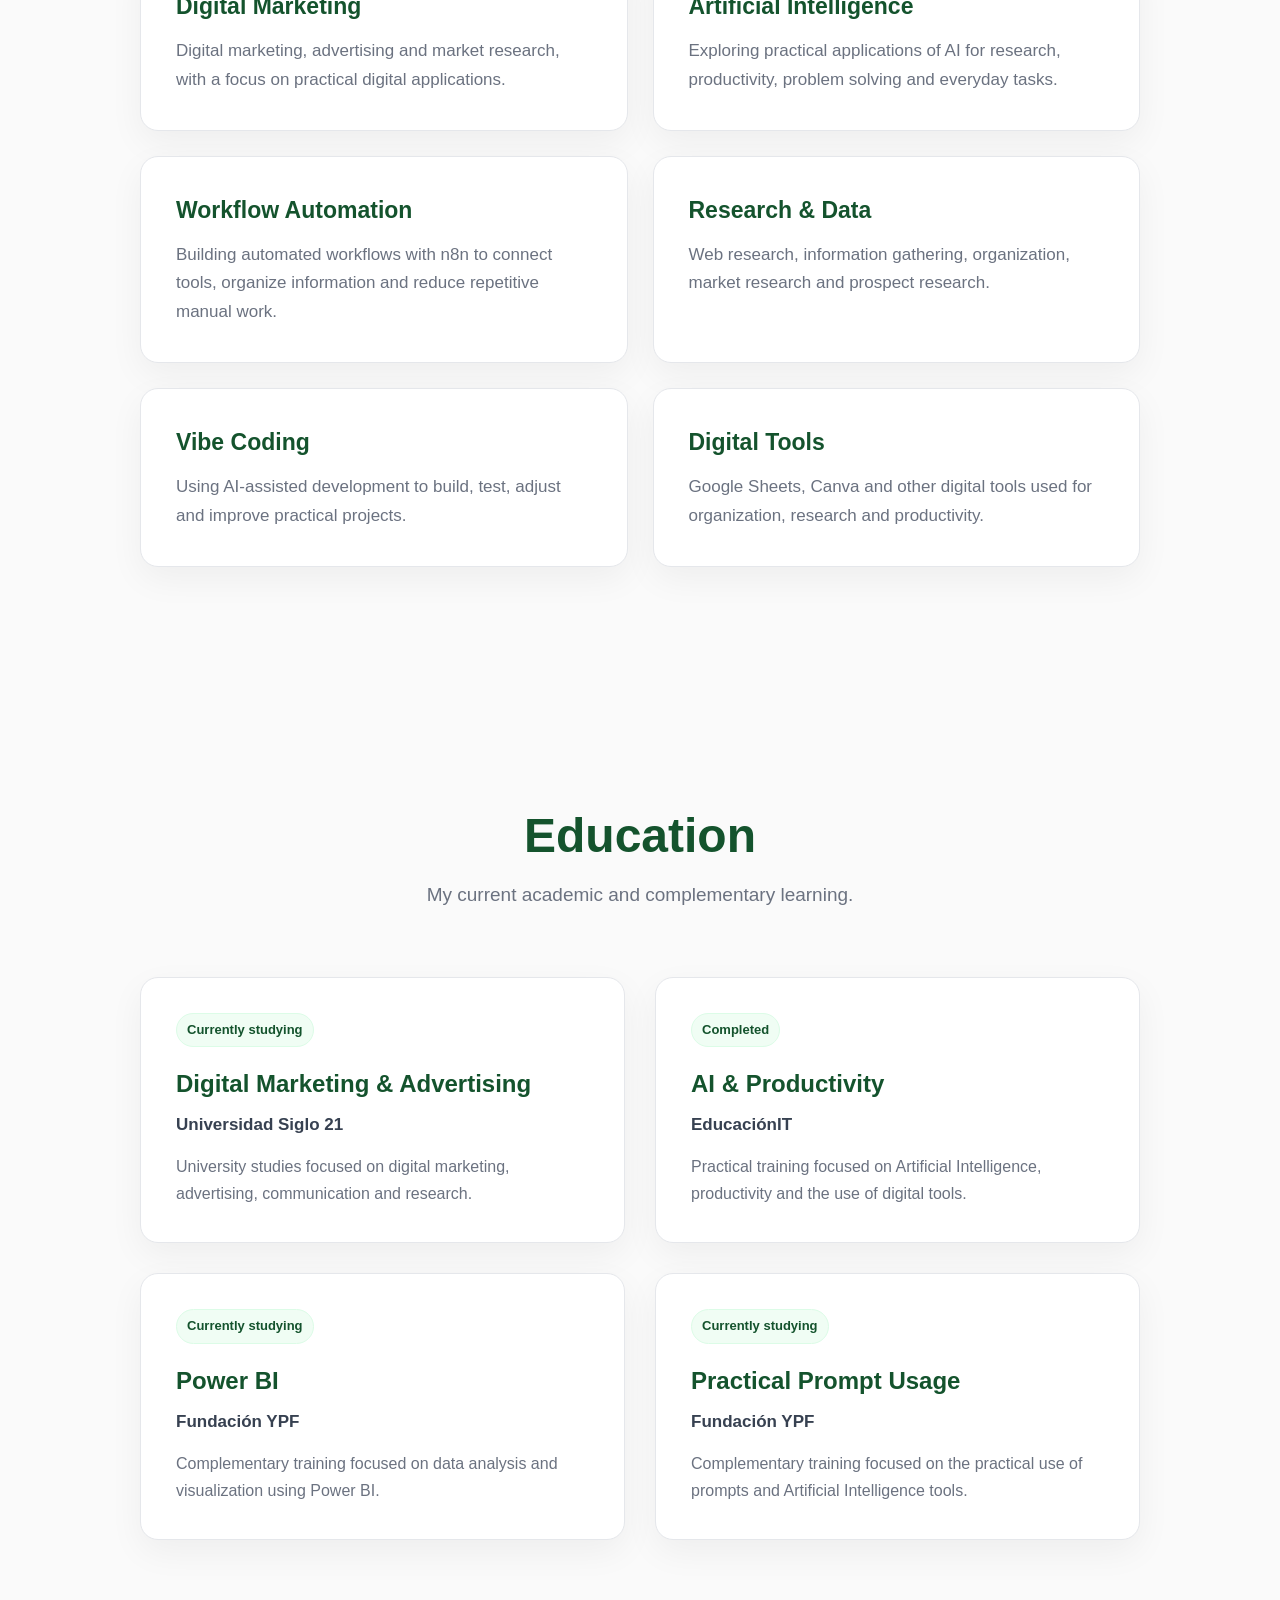
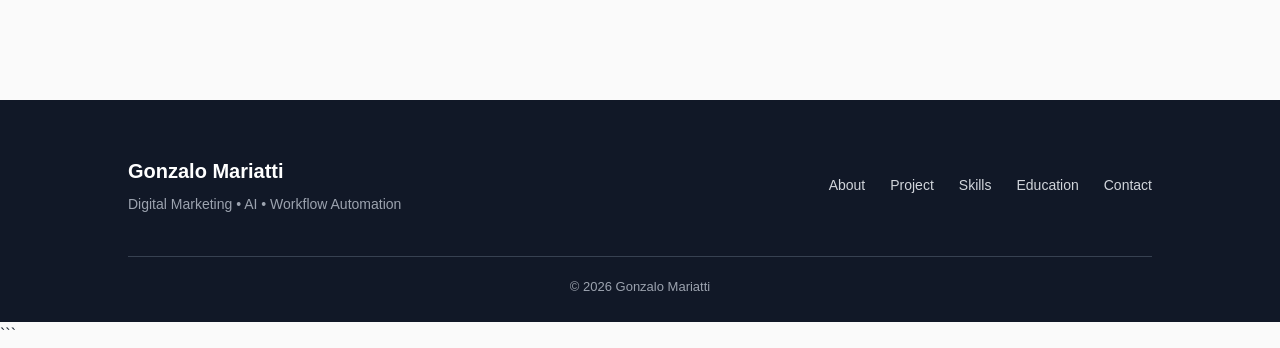
==== commit 710e946a: "index.html" ====
--- a/index.html
+++ b/index.html
@@ -1,550 +1,643 @@
 <!DOCTYPE html>
+
 <html lang="en">
 
 <head>
-
     <meta charset="UTF-8">
 
-    <meta name="viewport" content="width=device-width, initial-scale=1.0">
-
-    <meta
-        name="description"
-        content="Gonzalo Mariatti — Digital Marketing, Artificial Intelligence and Workflow Automation."
-    >
-
-    <title>Gonzalo Mariatti | Portfolio</title>
-
-    <link rel="stylesheet" href="style.css">
+```
+<meta name="viewport" content="width=device-width, initial-scale=1.0">
+
+<meta
+    name="description"
+    content="Gonzalo Mariatti — Digital Marketing, Artificial Intelligence and Workflow Automation."
+>
+
+<title>Gonzalo Mariatti | Portfolio</title>
+
+<link rel="stylesheet" href="style.css">
+```
 
 </head>
 
-
 <body>
 
-
-    <!-- Navigation -->
-
-    <nav>
-
-        <div class="logo">
-            GM
-        </div>
-
-        <ul>
-
-            <li>
-                <a href="#about">About</a>
-            </li>
-
-            <li>
-                <a href="#project">Project</a>
-            </li>
-
-            <li>
-                <a href="#skills">Skills</a>
-            </li>
-
-            <li>
-                <a href="#education">Education</a>
-            </li>
-
-            <li>
-                <a href="contact.html">Contact</a>
-            </li>
-
-        </ul>
-
-    </nav>
-
-
-
-    <!-- Hero -->
-
-    <section class="hero">
-
-        <div class="hero-content">
-
-            <h1>
-                Gonzalo Mariatti
-            </h1>
-
-            <h2>
-                Digital Marketing • AI • Workflow Automation
-            </h2>
-
-            <p>
-                I'm interested in how Artificial Intelligence can be applied
-                to practical problems, from digital marketing and research
-                to workflow automation.
-            </p>
-
-           <div class="buttons">
-
-    <div class="resume-dropdown">
-
-        <button class="resume-button">
-            Resume ▾
-        </button>
-
-        <div class="resume-options">
-
-            <a href="assets/documents/resume-es.pdf" target="_blank">
-                🇪🇸 Spanish Resume
-            </a>
-
-            <a href="assets/documents/resume-en.pdf" target="_blank">
-                🇬🇧 English Resume
-            </a>
-
-        </div>
-
-    </div>
-
-    <a href="contact.html">
-        Contact
-    </a>
-
-</div>
-
-        </div>
-
-    </section>
-
-
-
-    <!-- About -->
-
-    <section id="about" class="about">
-
-        <div class="about-title">
-
-            <h2>
-                About Me
-            </h2>
-
-        </div>
-
-
-        <div class="about-text">
-
-            <p>
-                I'm a Digital Marketing & Advertising student with a growing
-                interest in Artificial Intelligence and workflow automation.
-            </p>
-
-            <p>
-                I enjoy exploring how AI can be applied to solve everyday
-                problems, simplify repetitive tasks and improve productivity
-                through practical solutions.
-            </p>
-
-            <p>
-                The Job Analyzer AI project is the result of that mindset:
-                identifying a real need, experimenting with modern tools and
-                building something useful while continuously expanding my skills.
-            </p>
-
-        </div>
-
-    </section>
-
-
-
-    <!-- Personal Project -->
-
-    <section id="project" class="project">
-
-        <div class="project-header">
-
-            <h2>
-                Personal Project
-            </h2>
-
-            <p>
-                A practical automation project created to simplify a
-                repetitive daily task while learning AI and workflow
-                automation through real experience.
-            </p>
-
-        </div>
-
-
-
-        <div class="project-card">
-
-
-            <!-- Project Images -->
-
-            <div class="project-image">
-
-                <img
-                    src="assets/images/workflow.png"
-                    alt="Job Analyzer AI workflow built with n8n"
-                >
-
-                <img
-                    src="assets/images/sheet.png"
-                    alt="Google Sheets results from the Job Analyzer AI project"
-                >
-
-            </div>
-
-
-
-            <!-- Project Information -->
-
-            <div class="project-info">
-
-                <h3>
-                    Job Analyzer AI
-                </h3>
-
-                <h4>
-                    Automating the daily process of finding relevant
-                    remote job opportunities.
-                </h4>
-
-                <p>
-                    Looking for remote jobs every day quickly became repetitive.
-                    I built this workflow to automatically collect LinkedIn job
-                    alerts, analyze each opportunity with AI according to my own
-                    criteria and organize everything into a Google Sheet for
-                    faster review.
-                </p>
-
-
-
-                <!-- Technologies -->
-
-                <div class="tech-stack">
-
-                    <div class="tech-item">
-
-                        <strong>
-                            n8n
-                        </strong>
-
-                        <small>
-                            Workflow automation
-                        </small>
-
-                    </div>
-
-
-                    <div class="tech-item">
-
-                        <strong>
-                            Docker
-                        </strong>
-
-                        <small>
-                            Local environment
-                        </small>
-
-                    </div>
-
-
-                    <div class="tech-item">
-
-                        <strong>
-                            Google Gemini
-                        </strong>
-
-                        <small>
-                            AI-based analysis
-                        </small>
-
-                    </div>
-
-
-                    <div class="tech-item">
-
-                        <strong>
-                            JavaScript
-                        </strong>
-
-                        <small>
-                            Custom processing
-                        </small>
-
-                    </div>
-
-
-                    <div class="tech-item">
-
-                        <strong>
-                            Google Sheets
-                        </strong>
-
-                        <small>
-                            Opportunity organization
-                        </small>
-
-                    </div>
-
-
-                    <div class="tech-item">
-
-                        <strong>
-                            Gmail
-                        </strong>
-
-                        <small>
-                            LinkedIn alert retrieval
-                        </small>
-
-                    </div>
-
-                </div>
-
-
-
-                <!-- Project Links -->
-
-                <div class="project-buttons">
+```
+<!-- Navigation -->
+
+<nav>
+
+    <div class="logo">
+        GM
+    </div>
+
+    <ul>
+
+        <li>
+            <a href="#about">About</a>
+        </li>
+
+        <li>
+            <a href="#project">Project</a>
+        </li>
+
+        <li>
+            <a href="#skills">Skills</a>
+        </li>
+
+        <li>
+            <a href="#education">Education</a>
+        </li>
+
+        <li>
+            <a href="contact.html">Contact</a>
+        </li>
+
+    </ul>
+
+</nav>
+
+
+
+<!-- Hero -->
+
+<section class="hero">
+
+    <div class="hero-content">
+
+        <h1>
+            Gonzalo Mariatti
+        </h1>
+
+        <h2>
+            Digital Marketing • AI • Workflow Automation
+        </h2>
+
+        <p>
+            I'm interested in using AI and digital tools to solve practical problems,
+            simplify repetitive tasks and find more efficient ways to work.
+        </p>
+
+
+        <div class="buttons">
+
+
+            <!-- Resume -->
+
+            <div class="resume-dropdown">
+
+                <button class="resume-button">
+                    Resume ▾
+                </button>
+
+                <div class="resume-options">
 
                     <a
-                        href="assets/documents/jobai.docx"
+                        href="assets/documents/resume-es.pdf"
                         target="_blank"
                     >
-                        Documentation
+                        🇪🇸 Spanish Resume
                     </a>
 
-
-                    <!-- GitHub will be connected when the repository exists -->
-
                     <a
-    href="https://github.com/gonzsa3"
-    target="_blank"
-    rel="noopener noreferrer"
->
-    GitHub
-</a>
+                        href="assets/documents/resume-en.pdf"
+                        target="_blank"
+                    >
+                        🇬🇧 English Resume
+                    </a>
 
                 </div>
 
             </div>
 
-        </div>
-
-    </section>
-
-
-
-    <!-- Skills -->
-
-    <section id="skills" class="skills">
-
-        <div class="section-header">
-
-            <h2>
+
+            <a href="contact.html">
+                Contact
+            </a>
+
+        </div>
+
+    </div>
+
+</section>
+
+
+
+<!-- About -->
+
+<section id="about" class="about">
+
+    <div class="about-title">
+
+        <h2>
+            About Me
+        </h2>
+
+    </div>
+
+
+    <div class="about-text">
+
+        <p>
+            I'm a Digital Marketing & Advertising student with a growing interest
+            in Artificial Intelligence, research and workflow automation.
+        </p>
+
+        <p>
+            I enjoy finding ways to make repetitive tasks simpler and more efficient.
+            I'm especially interested in using AI and digital tools to turn processes
+            that normally take time and manual work into something more organized
+            and easier to manage.
+        </p>
+
+        <p>
+            Most of my practical experience so far comes from personal projects,
+            where I learn by building, testing and improving real solutions.
+            Job Analyzer AI is one example of that approach.
+        </p>
+
+    </div>
+
+</section>
+
+
+
+<!-- Personal Project -->
+
+<section id="project" class="project">
+
+
+    <div class="project-header">
+
+        <h2>
+            Personal Project
+        </h2>
+
+        <p>
+            A practical automation project created to simplify a repetitive daily
+            task while learning AI and workflow automation through real experience.
+        </p>
+
+    </div>
+
+
+
+    <div class="project-card">
+
+
+        <!-- Project Images -->
+
+        <div class="project-image">
+
+            <img
+                src="assets/images/workflow.png"
+                alt="Job Analyzer AI workflow built with n8n"
+            >
+
+            <img
+                src="assets/images/sheet.png"
+                alt="Google Sheets results from the Job Analyzer AI project"
+            >
+
+        </div>
+
+
+
+        <!-- Project Information -->
+
+        <div class="project-info">
+
+            <h3>
+                Job Analyzer AI
+            </h3>
+
+            <h4>
+                Automating the repetitive process of finding and reviewing
+                relevant remote job opportunities.
+            </h4>
+
+            <p>
+                Looking for remote jobs every day quickly became repetitive.
+                I built this workflow to automate that process: it collects
+                LinkedIn job alerts, retrieves the information from each
+                opportunity, analyzes them with AI according to my own criteria,
+                and organizes the results in Google Sheets so I can review
+                them more easily.
+            </p>
+
+
+
+            <!-- Technologies -->
+
+            <div class="tech-stack">
+
+
+                <div class="tech-item">
+
+                    <strong>
+                        n8n
+                    </strong>
+
+                    <small>
+                        Workflow automation
+                    </small>
+
+                </div>
+
+
+                <div class="tech-item">
+
+                    <strong>
+                        Docker
+                    </strong>
+
+                    <small>
+                        Local environment
+                    </small>
+
+                </div>
+
+
+                <div class="tech-item">
+
+                    <strong>
+                        Google Gemini
+                    </strong>
+
+                    <small>
+                        AI-based analysis
+                    </small>
+
+                </div>
+
+
+                <div class="tech-item">
+
+                    <strong>
+                        Playwright
+                    </strong>
+
+                    <small>
+                        Job information retrieval
+                    </small>
+
+                </div>
+
+
+                <div class="tech-item">
+
+                    <strong>
+                        Google Sheets
+                    </strong>
+
+                    <small>
+                        Data organization
+                    </small>
+
+                </div>
+
+
+                <div class="tech-item">
+
+                    <strong>
+                        Vibe Coding
+                    </strong>
+
+                    <small>
+                        AI-assisted development
+                    </small>
+
+                </div>
+
+
+            </div>
+
+
+
+            <!-- Project Links -->
+
+            <div class="project-buttons">
+
+                <a
+                    href="assets/documents/jobai.docx"
+                    target="_blank"
+                >
+                    Documentation
+                </a>
+
+
+                <a
+                    href="https://github.com/gonzsa3"
+                    target="_blank"
+                >
+                    GitHub
+                </a>
+
+            </div>
+
+        </div>
+
+    </div>
+
+</section>
+
+
+
+<!-- Skills -->
+
+<section id="skills" class="skills">
+
+
+    <div class="section-header">
+
+        <h2>
+            Skills
+        </h2>
+
+        <p>
+            Areas I'm currently developing through study and practical projects.
+        </p>
+
+    </div>
+
+
+
+    <div class="skills-grid">
+
+
+        <div class="skill-card">
+
+            <h3>
+                Digital Marketing
+            </h3>
+
+            <p>
+                Digital marketing, advertising and market research,
+                with a focus on practical digital applications.
+            </p>
+
+        </div>
+
+
+
+        <div class="skill-card">
+
+            <h3>
+                Artificial Intelligence
+            </h3>
+
+            <p>
+                Exploring practical applications of AI for research,
+                productivity, problem solving and everyday tasks.
+            </p>
+
+        </div>
+
+
+
+        <div class="skill-card">
+
+            <h3>
+                Workflow Automation
+            </h3>
+
+            <p>
+                Building automated workflows with n8n to connect tools,
+                organize information and reduce repetitive manual work.
+            </p>
+
+        </div>
+
+
+
+        <div class="skill-card">
+
+            <h3>
+                Research & Data
+            </h3>
+
+            <p>
+                Web research, information gathering, organization,
+                market research and prospect research.
+            </p>
+
+        </div>
+
+
+
+        <div class="skill-card">
+
+            <h3>
+                Vibe Coding
+            </h3>
+
+            <p>
+                Using AI-assisted development to build, test, adjust
+                and improve practical projects.
+            </p>
+
+        </div>
+
+
+
+        <div class="skill-card">
+
+            <h3>
+                Digital Tools
+            </h3>
+
+            <p>
+                Google Sheets, Canva and other digital tools used
+                for organization, research and productivity.
+            </p>
+
+        </div>
+
+
+    </div>
+
+</section>
+
+
+
+<!-- Education -->
+
+<section id="education" class="education">
+
+
+    <div class="section-header">
+
+        <h2>
+            Education
+        </h2>
+
+        <p>
+            My current academic and complementary learning.
+        </p>
+
+    </div>
+
+
+
+    <div class="education-grid">
+
+
+        <div class="education-card">
+
+            <span class="education-status">
+                Currently studying
+            </span>
+
+            <h3>
+                Digital Marketing & Advertising
+            </h3>
+
+            <h4>
+                Universidad Siglo 21
+            </h4>
+
+            <p>
+                University studies focused on digital marketing,
+                advertising, communication and research.
+            </p>
+
+        </div>
+
+
+
+        <div class="education-card">
+
+            <span class="education-status">
+                Completed
+            </span>
+
+            <h3>
+                AI & Productivity
+            </h3>
+
+            <h4>
+                EducaciónIT
+            </h4>
+
+            <p>
+                Practical training focused on Artificial Intelligence,
+                productivity and the use of digital tools.
+            </p>
+
+        </div>
+
+
+
+        <div class="education-card">
+
+            <span class="education-status">
+                Currently studying
+            </span>
+
+            <h3>
+                Power BI
+            </h3>
+
+            <h4>
+                Fundación YPF
+            </h4>
+
+            <p>
+                Complementary training focused on data analysis
+                and visualization using Power BI.
+            </p>
+
+        </div>
+
+
+
+        <div class="education-card">
+
+            <span class="education-status">
+                Currently studying
+            </span>
+
+            <h3>
+                Practical Prompt Usage
+            </h3>
+
+            <h4>
+                Fundación YPF
+            </h4>
+
+            <p>
+                Complementary training focused on the practical
+                use of prompts and Artificial Intelligence tools.
+            </p>
+
+        </div>
+
+
+    </div>
+
+</section>
+
+
+
+<!-- Footer -->
+
+<footer>
+
+    <div class="footer-content">
+
+
+        <div class="footer-brand">
+
+            <strong>
+                Gonzalo Mariatti
+            </strong>
+
+            <span>
+                Digital Marketing • AI • Workflow Automation
+            </span>
+
+        </div>
+
+
+
+        <div class="footer-links">
+
+            <a href="#about">
+                About
+            </a>
+
+            <a href="#project">
+                Project
+            </a>
+
+            <a href="#skills">
                 Skills
-            </h2>
-
-            <p>
-                Areas I'm currently developing through study and practical projects.
-            </p>
-
-        </div>
-
-
-        <div class="skills-grid">
-
-
-            <div class="skill-card">
-
-                <h3>
-                    Digital Marketing
-                </h3>
-
-                <p>
-                    Digital marketing, market research and digital communication.
-                </p>
-
-            </div>
-
-
-
-            <div class="skill-card">
-
-                <h3>
-                    Artificial Intelligence
-                </h3>
-
-                <p>
-                    Exploring practical applications of AI for research,
-                    productivity and problem solving.
-                </p>
-
-            </div>
-
-
-
-            <div class="skill-card">
-
-                <h3>
-                    Workflow Automation
-                </h3>
-
-                <p>
-                    Building automated workflows to simplify repetitive
-                    processes using tools such as n8n.
-                </p>
-
-            </div>
-
-
-
-            <div class="skill-card">
-
-                <h3>
-                    Research & Data
-                </h3>
-
-                <p>
-                    Web research, information gathering, organization
-                    and prospect research.
-                </p>
-
-            </div>
-
-        </div>
-
-    </section>
-
-
-
-    <!-- Education -->
-
-    <section id="education" class="education">
-
-        <div class="section-header">
-
-            <h2>
+            </a>
+
+            <a href="#education">
                 Education
-            </h2>
-
-            <p>
-                My current academic and complementary learning.
-            </p>
-
-        </div>
-
-
-        <div class="education-grid">
-
-
-            <div class="education-card">
-
-                <span class="education-status">
-                    Currently studying
-                </span>
-
-                <h3>
-                    Digital Marketing & Advertising
-                </h3>
-
-                <h4>
-                    Universidad Siglo 21
-                </h4>
-
-                <p>
-                    Current university studies focused on digital marketing,
-                    advertising and related areas.
-                </p>
-
-            </div>
-
-
-
-            <div class="education-card">
-
-                <span class="education-status">
-                    Completed
-                </span>
-
-                <h3>
-                    AI & Productivity
-                </h3>
-
-                <h4>
-                    EducationIT
-                </h4>
-
-                <p>
-                    Complementary training focused on Artificial Intelligence
-                    and the use of digital tools to improve productivity.
-                </p>
-
-            </div>
-
-        </div>
-
-    </section>
-
-
-
-    <!-- Footer -->
-
-    <footer>
-
-        <div class="footer-content">
-
-            <div class="footer-brand">
-
-                <strong>
-                    Gonzalo Mariatti
-                </strong>
-
-                <span>
-                    Digital Marketing • AI • Workflow Automation
-                </span>
-
-            </div>
-
-
-            <div class="footer-links">
-
-                <a href="#about">
-                    About
-                </a>
-
-                <a href="#project">
-                    Project
-                </a>
-
-                <a href="#skills">
-                    Skills
-                </a>
-
-                <a href="#education">
-                    Education
-                </a>
-
-                <a href="contact.html">
-                    Contact
-                </a>
-
-            </div>
-
-        </div>
-
-
-        <div class="footer-bottom">
-
-            <p>
-                © 2026 Gonzalo Mariatti
-            </p>
-
-        </div>
-
-    </footer>
-
-
-
-    <!-- JavaScript -->
-
-    <script src="script.js"></script>
+            </a>
+
+            <a href="contact.html">
+                Contact
+            </a>
+
+        </div>
+
+    </div>
+
+
+
+    <div class="footer-bottom">
+
+        <p>
+            © 2026 Gonzalo Mariatti
+        </p>
+
+    </div>
+
+</footer>
+```
 
 </body>
 
--- a/style.css
+++ b/style.css
@@ -1100,12 +1100,12 @@
 
     position: absolute;
 
-    top: calc(100% + 8px);
+    top: 100%;
     left: 50%;
 
     transform: translateX(-50%);
 
-    min-width: 190px;
+    min-width: 210px;
 
     background: white;
 
@@ -1128,17 +1128,28 @@
 }
 
 .resume-options a {
+    display: block;
+
+    width: 100%;
+
     text-decoration: none;
 
+    background: transparent;
     color: #374151;
 
     padding: 11px 14px;
 
     border-radius: 8px;
 
+    font-family: inherit;
+    font-size: 15px;
     font-weight: 600;
 
     white-space: nowrap;
+
+    box-shadow: none;
+
+    transform: none;
 
     transition:
         background 0.2s ease,
@@ -1149,4 +1160,8 @@
     background: #F0FDF4;
 
     color: #14532D;
-}
+
+    transform: none;
+
+    box-shadow: none;
+}
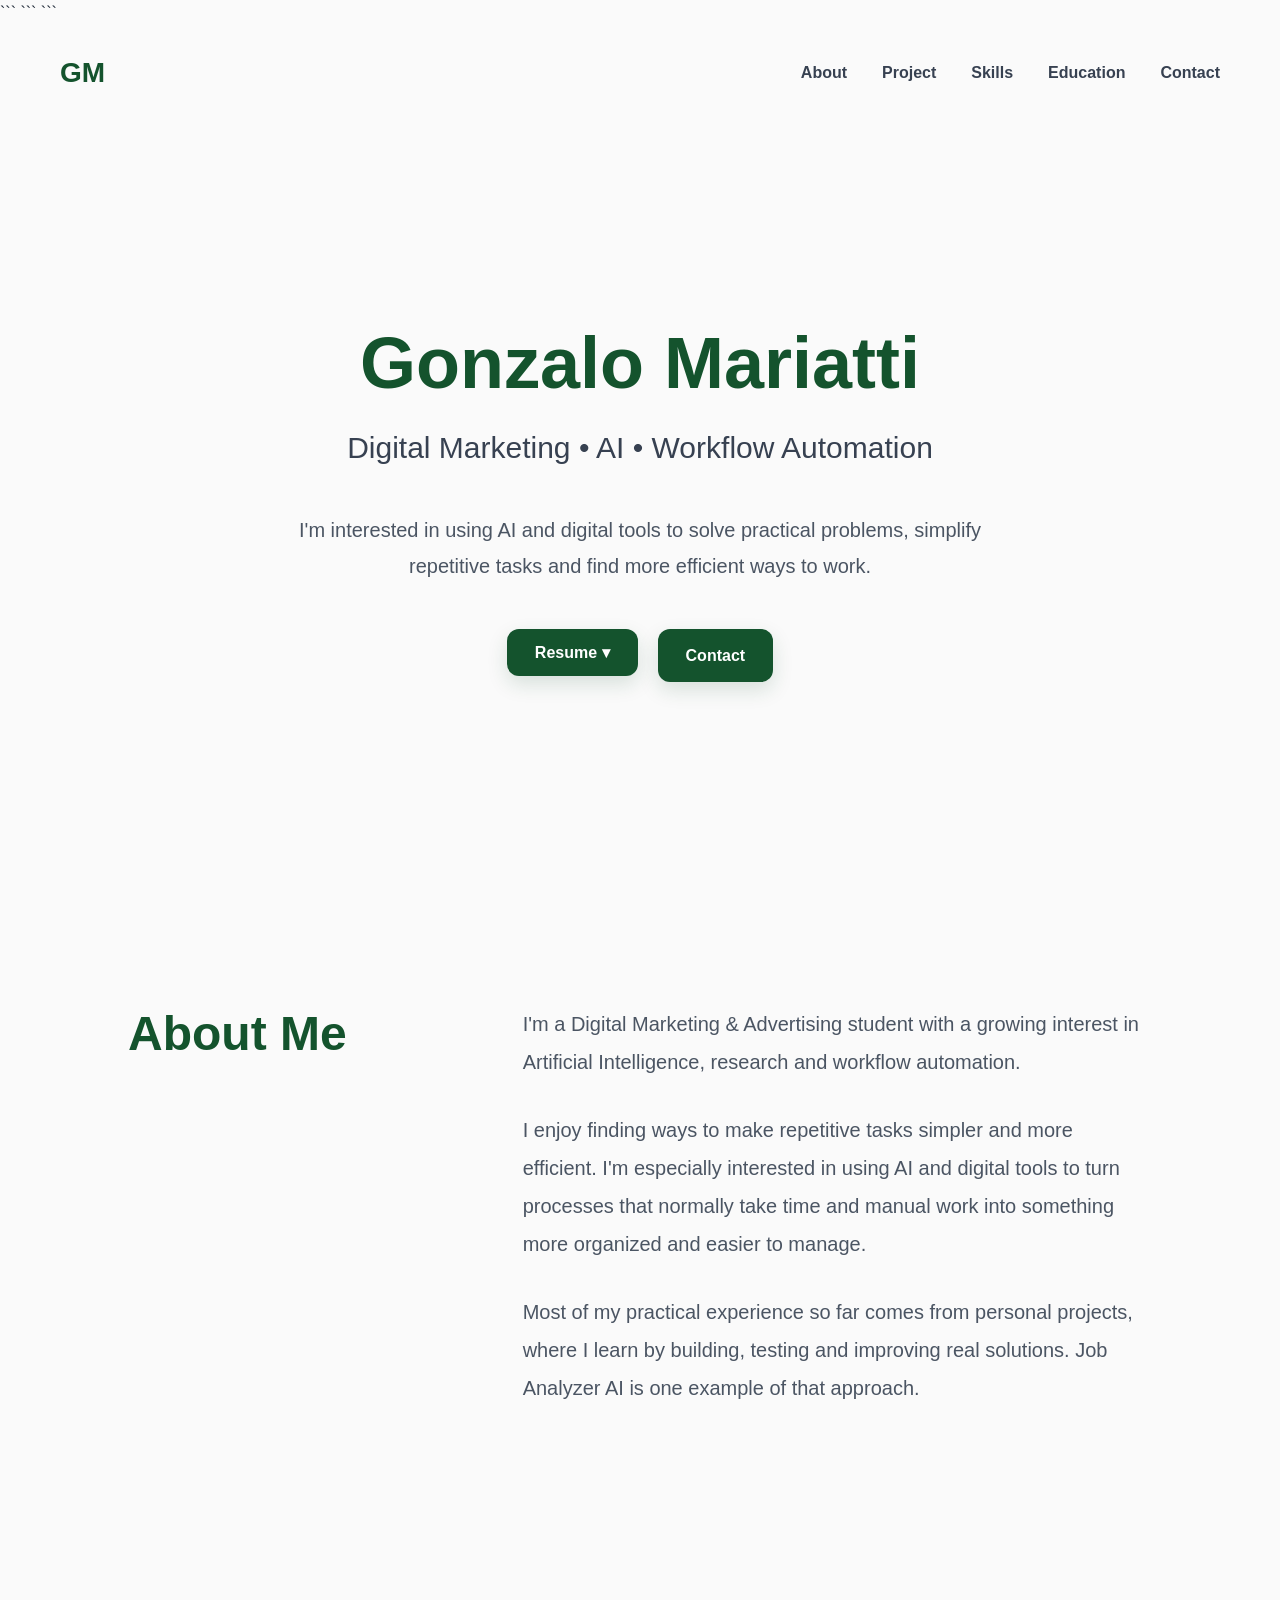
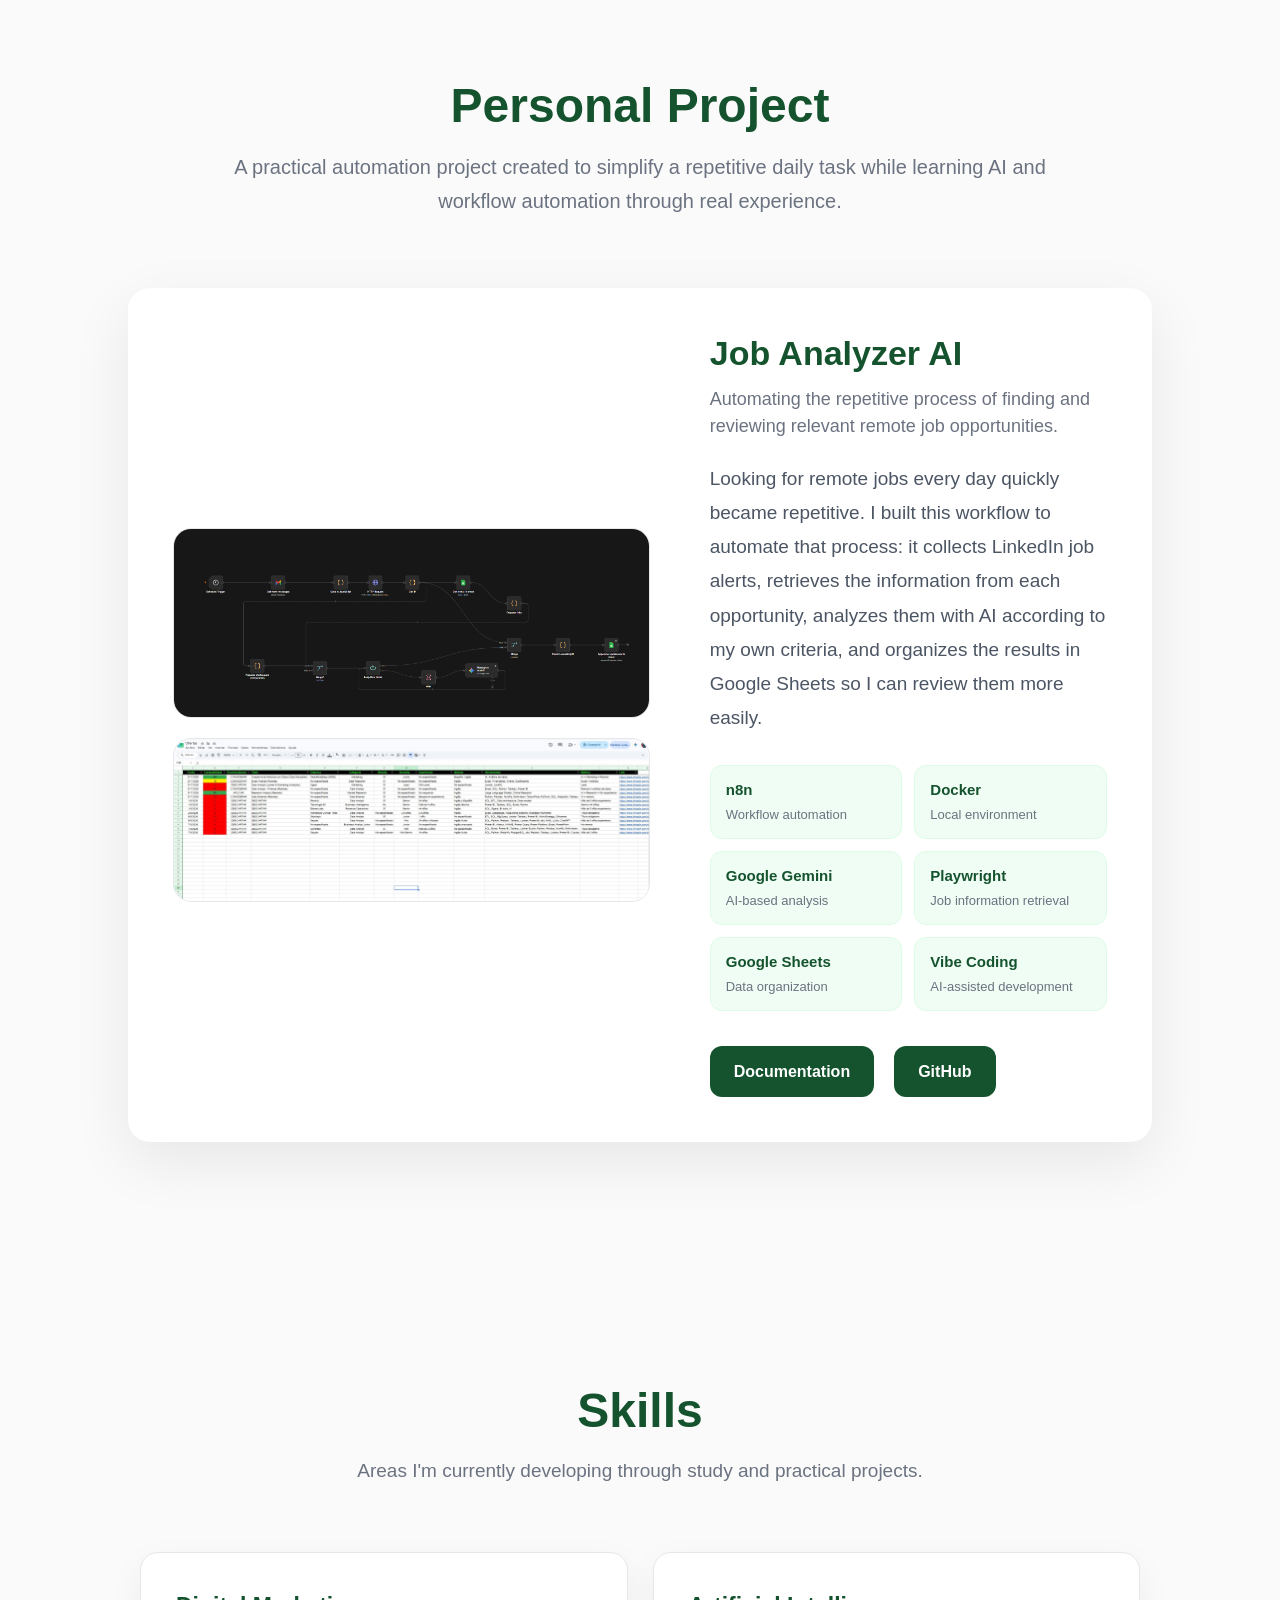
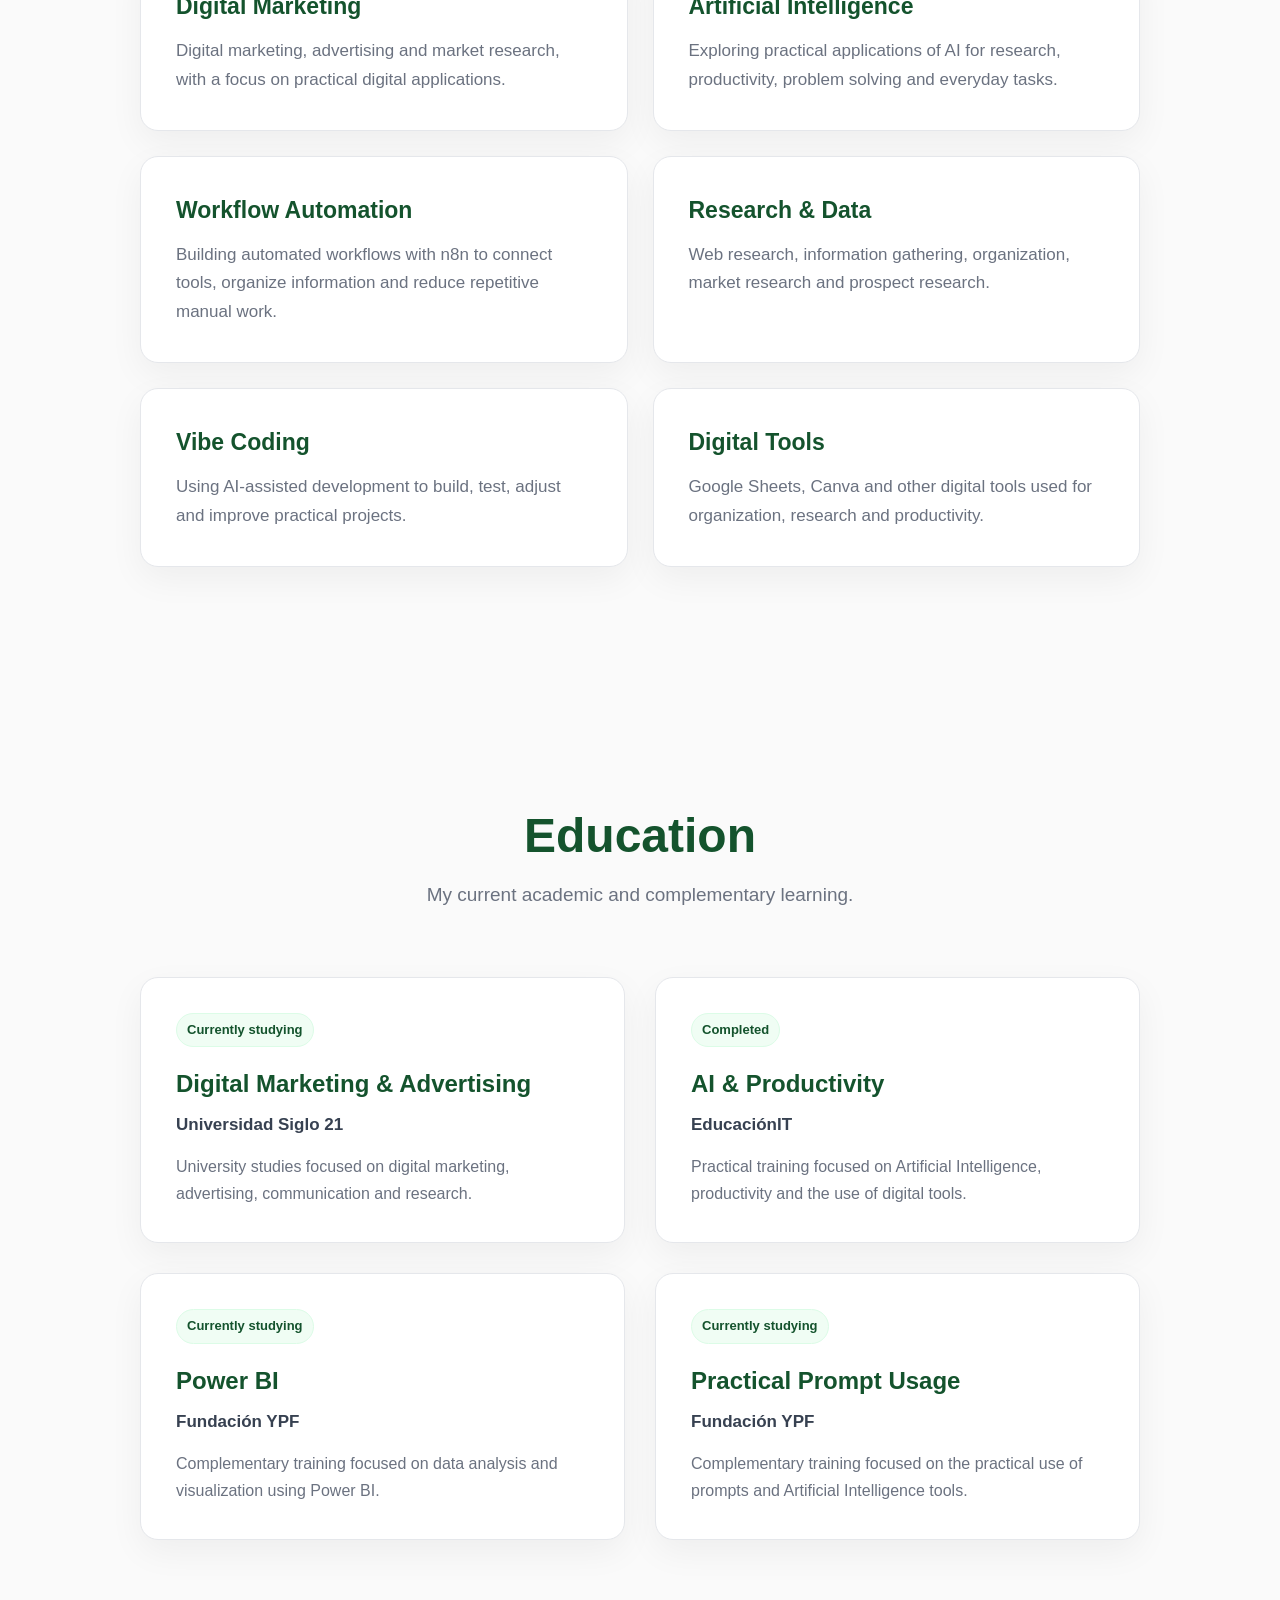
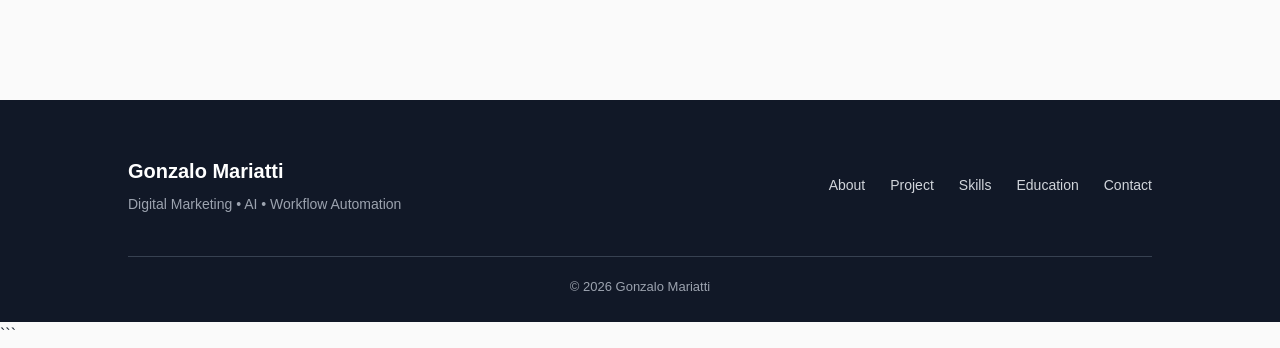
==== commit e892a4cb: "Update index.html" ====
--- a/index.html
+++ b/index.html
@@ -190,7 +190,7 @@
         <div class="project-image">
 
             <img
-                src="assets/images/workflow.png"
+                src="assets/images/workflw.png"
                 alt="Job Analyzer AI workflow built with n8n"
             >
 
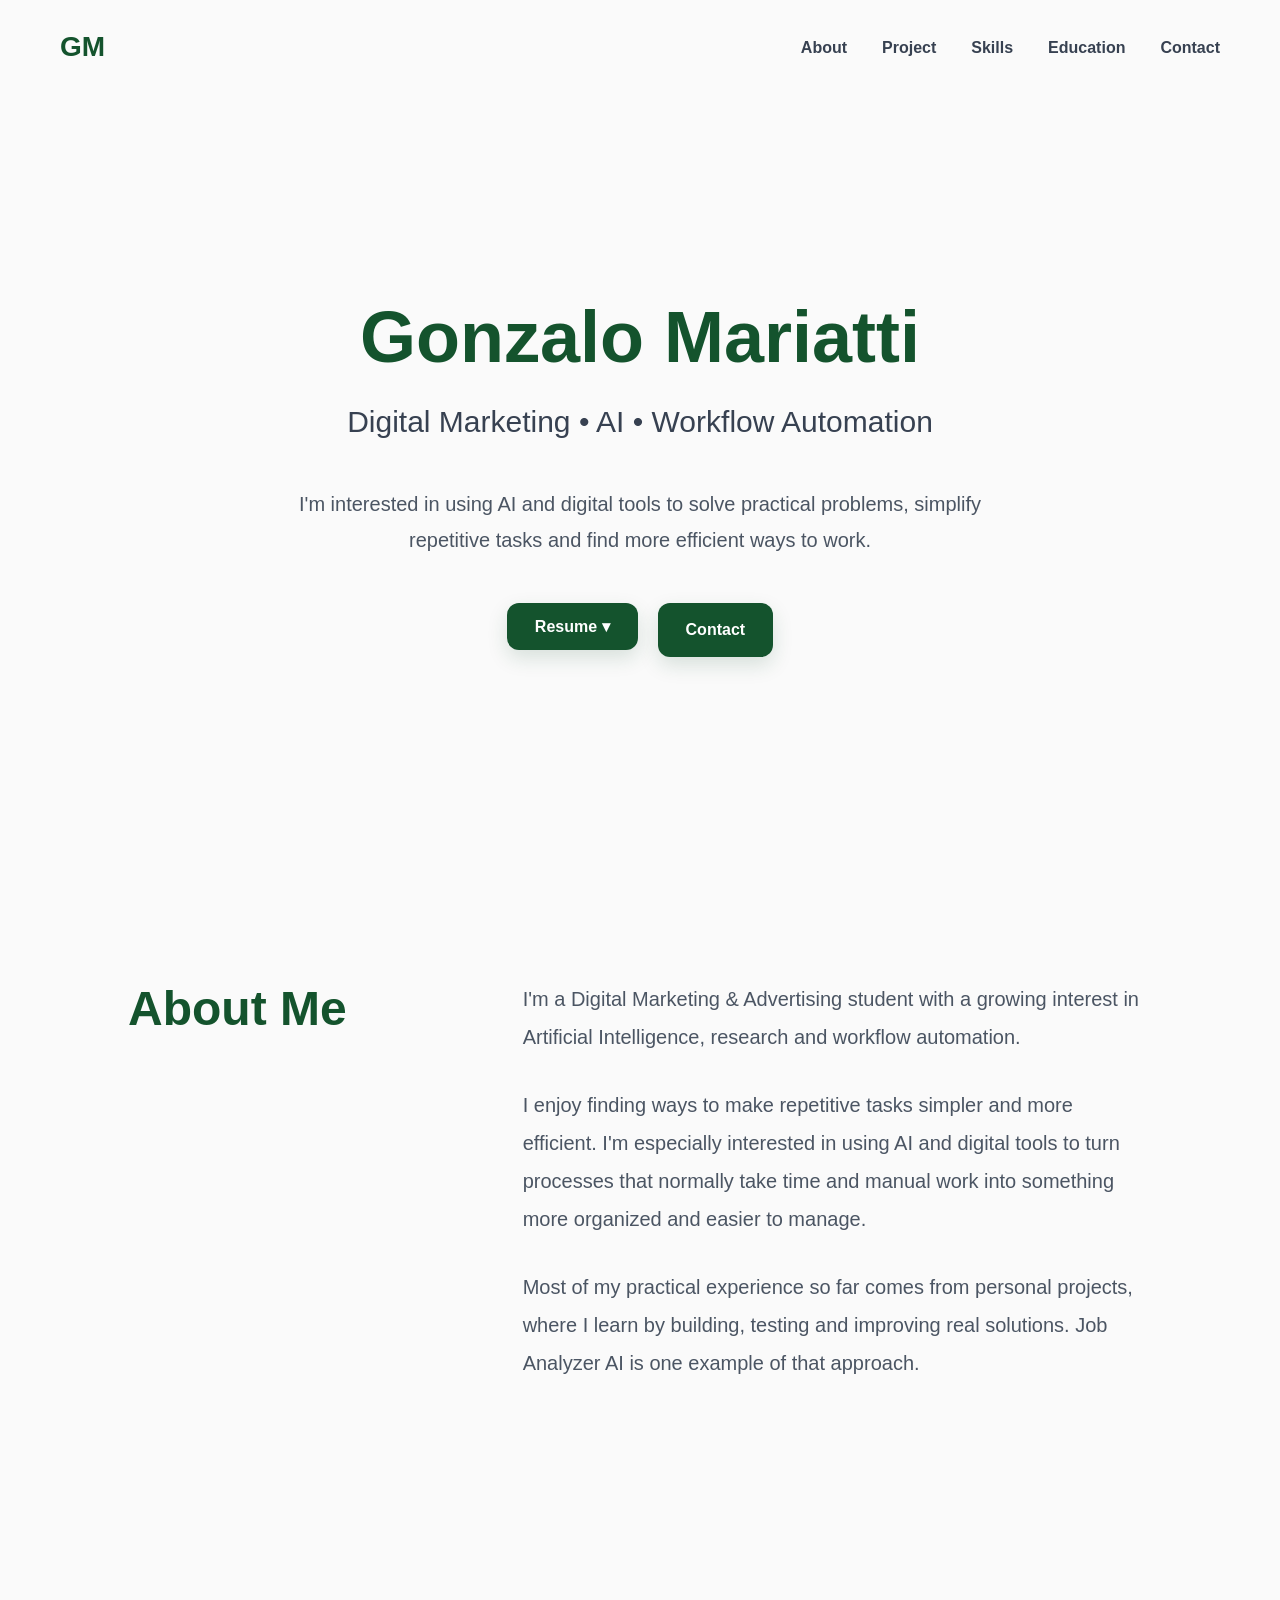
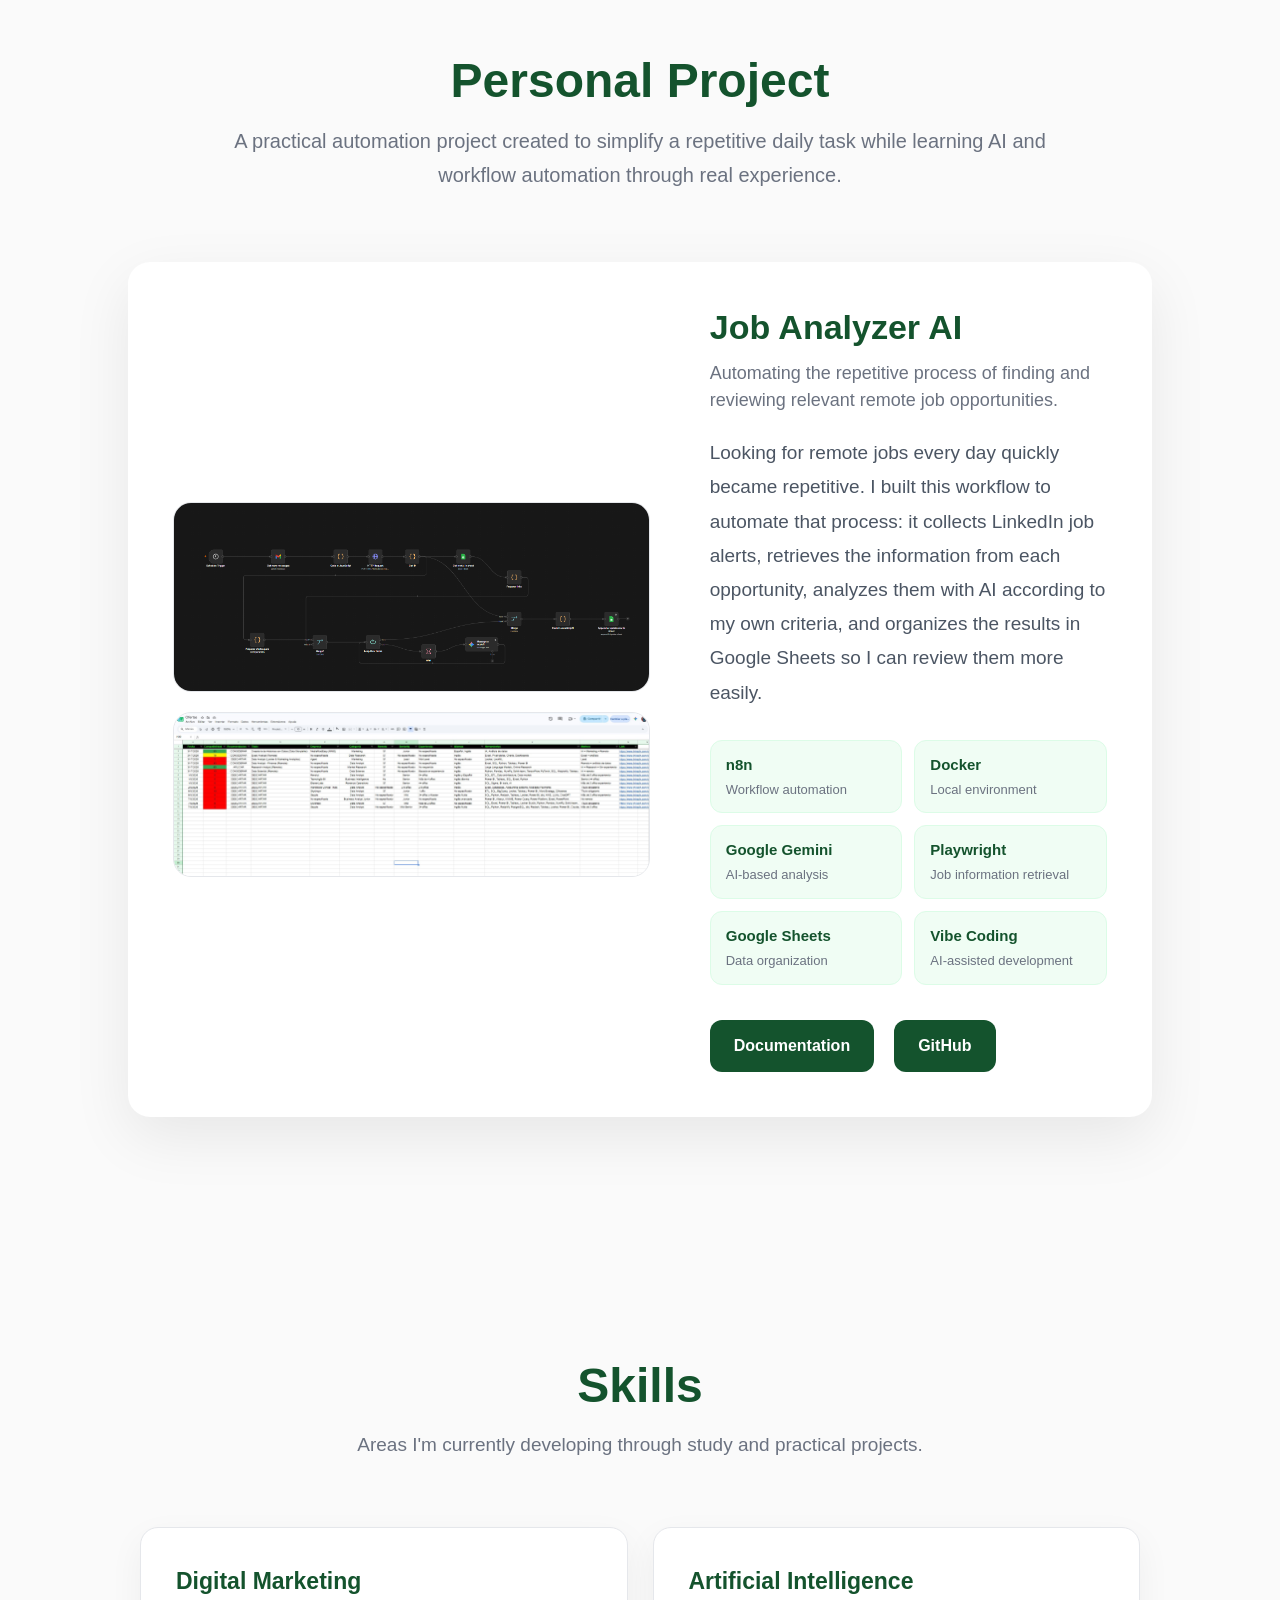
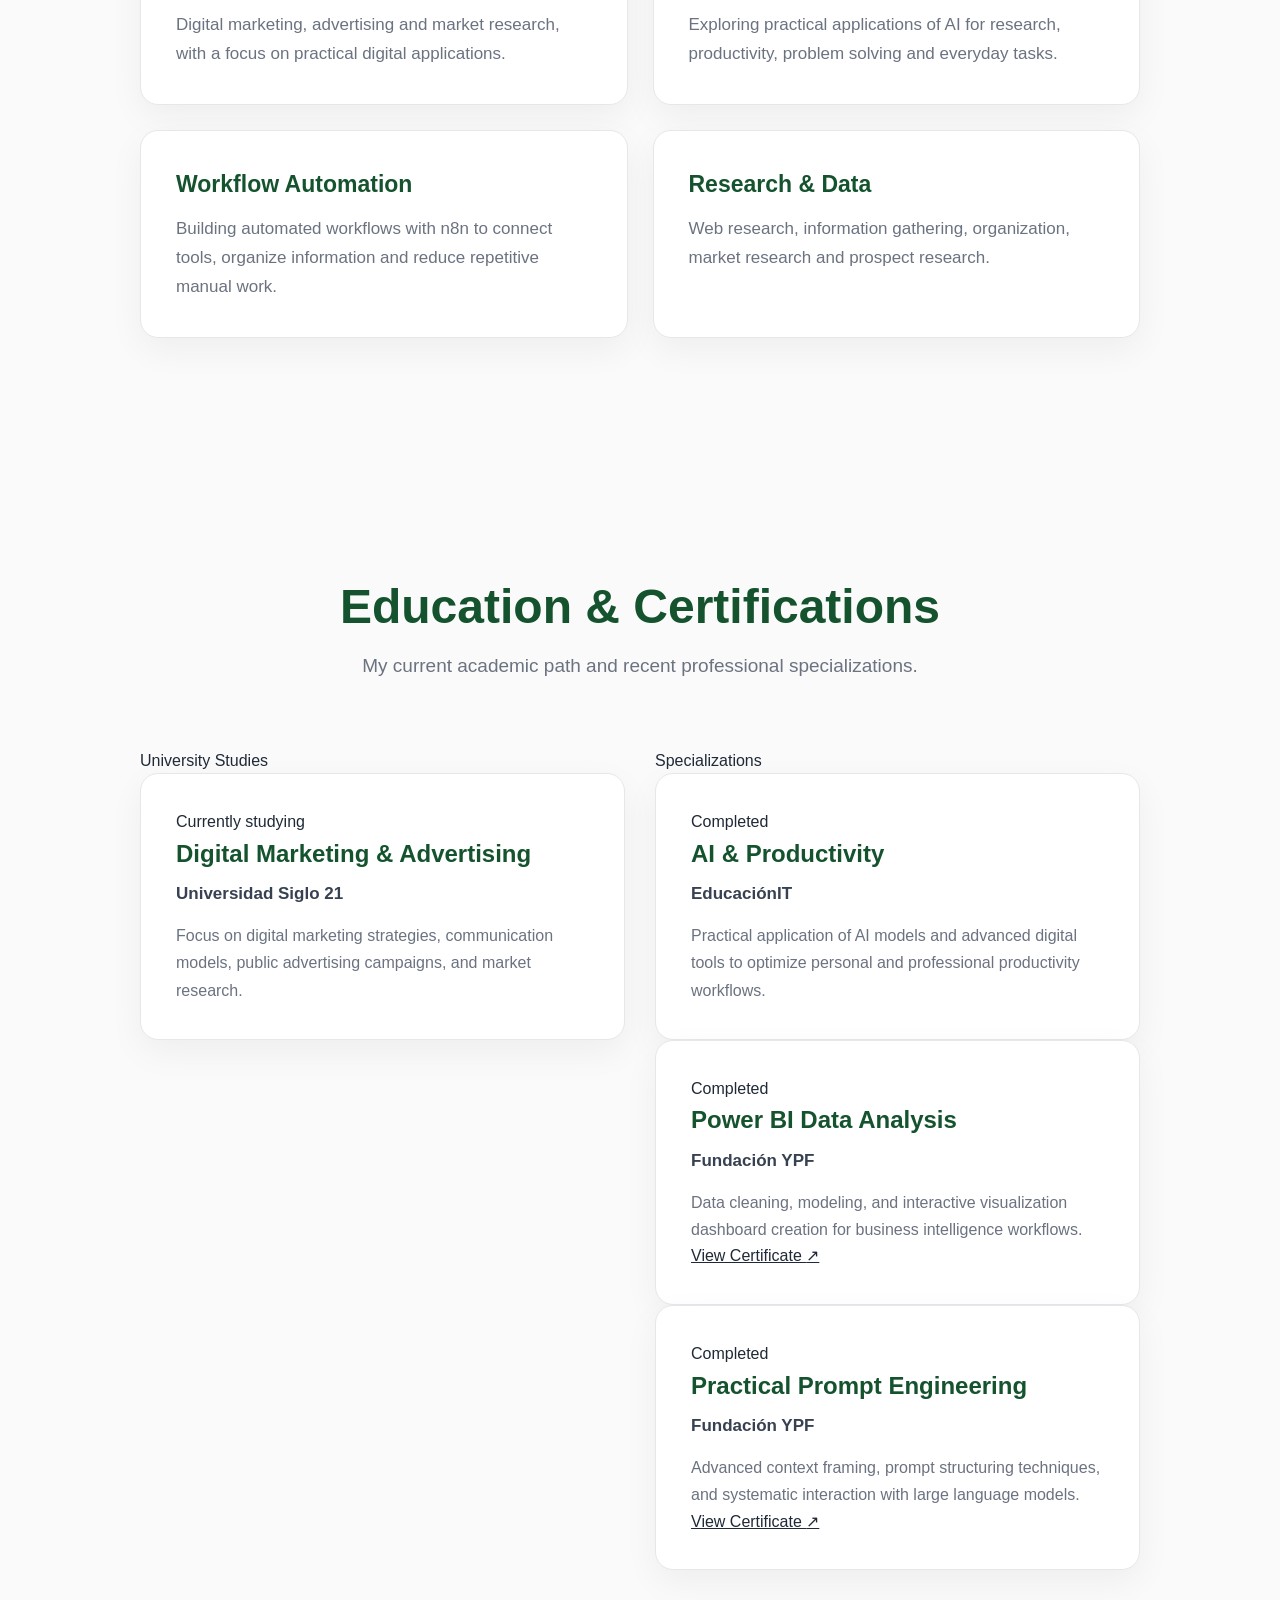
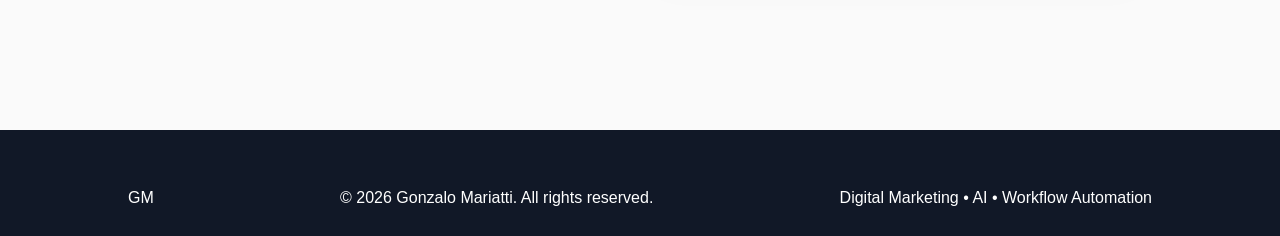
==== commit 50eb37ad: "index.html" ====
--- a/index.html
+++ b/index.html
@@ -1,644 +1,231 @@
 <!DOCTYPE html>
-
 <html lang="en">
-
 <head>
     <meta charset="UTF-8">
-
-```
-<meta name="viewport" content="width=device-width, initial-scale=1.0">
-
-<meta
-    name="description"
-    content="Gonzalo Mariatti — Digital Marketing, Artificial Intelligence and Workflow Automation."
->
-
-<title>Gonzalo Mariatti | Portfolio</title>
-
-<link rel="stylesheet" href="style.css">
-```
-
+    <meta name="viewport" content="width=device-width, initial-scale=1.0">
+    <meta name="description" content="Gonzalo Mariatti — Digital Marketing, Artificial Intelligence and Workflow Automation.">
+    <title>Gonzalo Mariatti | Portfolio</title>
+    <link rel="stylesheet" href="style.css">
 </head>
-
 <body>
 
-```
-<!-- Navigation -->
-
-<nav>
-
-    <div class="logo">
-        GM
-    </div>
-
-    <ul>
-
-        <li>
-            <a href="#about">About</a>
-        </li>
-
-        <li>
-            <a href="#project">Project</a>
-        </li>
-
-        <li>
-            <a href="#skills">Skills</a>
-        </li>
-
-        <li>
-            <a href="#education">Education</a>
-        </li>
-
-        <li>
-            <a href="contact.html">Contact</a>
-        </li>
-
-    </ul>
-
-</nav>
-
-
-
-<!-- Hero -->
-
-<section class="hero">
-
-    <div class="hero-content">
-
-        <h1>
-            Gonzalo Mariatti
-        </h1>
-
-        <h2>
-            Digital Marketing • AI • Workflow Automation
-        </h2>
-
-        <p>
-            I'm interested in using AI and digital tools to solve practical problems,
-            simplify repetitive tasks and find more efficient ways to work.
-        </p>
-
-
-        <div class="buttons">
-
-
-            <!-- Resume -->
-
-            <div class="resume-dropdown">
-
-                <button class="resume-button">
-                    Resume ▾
-                </button>
-
-                <div class="resume-options">
-
-                    <a
-                        href="assets/documents/resume-es.pdf"
-                        target="_blank"
-                    >
-                        🇪🇸 Spanish Resume
+    <!-- Navigation -->
+    <nav>
+        <div class="logo">GM</div>
+        <ul>
+            <li><a href="#about">About</a></li>
+            <li><a href="#project">Project</a></li>
+            <li><a href="#skills">Skills</a></li>
+            <li><a href="#education">Education</a></li>
+            <li><a href="contact.html">Contact</a></li>
+        </ul>
+    </nav>
+
+    <!-- Hero -->
+    <section class="hero">
+        <div class="hero-content">
+            <h1>Gonzalo Mariatti</h1>
+            <h2>Digital Marketing • AI • Workflow Automation</h2>
+            <p>
+                I'm interested in using AI and digital tools to solve practical problems,
+                simplify repetitive tasks and find more efficient ways to work.
+            </p>
+            <div class="buttons">
+                <!-- Resume Dropdown -->
+                <div class="resume-dropdown">
+                    <button class="resume-button">Resume ▾</button>
+                    <div class="resume-options">
+                        <a href="assets/documents/resume-es.pdf" target="_blank">🇪🇸 Spanish Resume</a>
+                        <a href="assets/documents/resume-en.pdf" target="_blank">🇬🇧 English Resume</a>
+                    </div>
+                </div>
+                <a href="contact.html">Contact</a>
+            </div>
+        </div>
+    </section>
+
+    <!-- About -->
+    <section id="about" class="about">
+        <div class="about-title">
+            <h2>About Me</h2>
+        </div>
+        <div class="about-text">
+            <p>
+                I'm a Digital Marketing & Advertising student with a growing interest
+                in Artificial Intelligence, research and workflow automation.
+            </p>
+            <p>
+                I enjoy finding ways to make repetitive tasks simpler and more efficient.
+                I'm especially interested in using AI and digital tools to turn processes
+                that normally take time and manual work into something more organized
+                and easier to manage.
+            </p>
+            <p>
+                Most of my practical experience so far comes from personal projects,
+                where I learn by building, testing and improving real solutions.
+                Job Analyzer AI is one example of that approach.
+            </p>
+        </div>
+    </section>
+
+    <!-- Personal Project -->
+    <section id="project" class="project">
+        <div class="project-header">
+            <h2>Personal Project</h2>
+            <p>
+                A practical automation project created to simplify a repetitive daily
+                task while learning AI and workflow automation through real experience.
+            </p>
+        </div>
+
+        <div class="project-card">
+            <!-- Project Images -->
+            <div class="project-image">
+                <img src="assets/images/workflw.png" alt="Job Analyzer AI workflow built with n8n">
+                <img src="assets/images/sheet.png" alt="Google Sheets results from the Job Analyzer AI project">
+            </div>
+
+            <!-- Project Information -->
+            <div class="project-info">
+                <h3>Job Analyzer AI</h3>
+                <h4>Automating the repetitive process of finding and reviewing relevant remote job opportunities.</h4>
+                <p>
+                    Looking for remote jobs every day quickly became repetitive.
+                    I built this workflow to automate that process: it collects
+                    LinkedIn job alerts, retrieves the information from each
+                    opportunity, analyzes them with AI according to my own criteria,
+                    and organizes the results in Google Sheets so I can review
+                    them more easily.
+                </p>
+
+                <!-- Technologies -->
+                <div class="tech-stack">
+                    <div class="tech-item">
+                        <strong>n8n</strong>
+                        <small>Workflow automation</small>
+                    </div>
+                    <div class="tech-item">
+                        <strong>Docker</strong>
+                        <small>Local environment</small>
+                    </div>
+                    <div class="tech-item">
+                        <strong>Google Gemini</strong>
+                        <small>AI-based analysis</small>
+                    </div>
+                    <div class="tech-item">
+                        <strong>Playwright</strong>
+                        <small>Job information retrieval</small>
+                    </div>
+                    <div class="tech-item">
+                        <strong>Google Sheets</strong>
+                        <small>Data organization</small>
+                    </div>
+                    <div class="tech-item">
+                        <strong>Vibe Coding</strong>
+                        <small>AI-assisted development</small>
+                    </div>
+                </div>
+
+                <!-- Project Links -->
+                <div class="project-buttons">
+                    <a href="assets/documents/jobai.docx" target="_blank">Documentation</a>
+                    <a href="https://github.com/gonzsa3" target="_blank">GitHub</a>
+                </div>
+            </div>
+        </div>
+    </section>
+
+    <!-- Skills -->
+    <section id="skills" class="skills">
+        <div class="section-header">
+            <h2>Skills</h2>
+            <p>Areas I'm currently developing through study and practical projects.</p>
+        </div>
+
+        <div class="skills-grid">
+            <div class="skill-card">
+                <h3>Digital Marketing</h3>
+                <p>Digital marketing, advertising and market research, with a focus on practical digital applications.</p>
+            </div>
+
+            <div class="skill-card">
+                <h3>Artificial Intelligence</h3>
+                <p>Exploring practical applications of AI for research, productivity, problem solving and everyday tasks.</p>
+            </div>
+
+            <div class="skill-card">
+                <h3>Workflow Automation</h3>
+                <p>Building automated workflows with n8n to connect tools, organize information and reduce repetitive manual work.</p>
+            </div>
+
+            <div class="skill-card">
+                <h3>Research & Data</h3>
+                <p>Web research, information gathering, organization, market research and prospect research.</p>
+            </div>
+        </div>
+    </section>
+    <!-- Education & Certifications -->
+    <section id="education" class="education">
+        <div class="section-header">
+            <h2>Education & Certifications</h2>
+            <p>My current academic path and recent professional specializations.</p>
+        </div>
+
+        <div class="education-grid">
+            <!-- Academic Column -->
+            <div class="education-group">
+                <span class="group-label">University Studies</span>
+                
+                <div class="education-card">
+                    <div class="card-status-badge">Currently studying</div>
+                    <h3>Digital Marketing & Advertising</h3>
+                    <h4>Universidad Siglo 21</h4>
+                    <p>Focus on digital marketing strategies, communication models, public advertising campaigns, and market research.</p>
+                </div>
+            </div>
+
+            <!-- Certifications Column -->
+            <div class="education-group">
+                <span class="group-label">Specializations</span>
+
+                <div class="education-card">
+                    <div class="card-status-badge completed">Completed</div>
+                    <h3>AI & Productivity</h3>
+                    <h4>EducaciónIT</h4>
+                    <p>Practical application of AI models and advanced digital tools to optimize personal and professional productivity workflows.</p>
+                </div>
+
+                <div class="education-card">
+                    <div class="card-status-badge completed">Completed</div>
+                    <h3>Power BI Data Analysis</h3>
+                    <h4>Fundación YPF</h4>
+                    <p>Data cleaning, modeling, and interactive visualization dashboard creation for business intelligence workflows.</p>
+                    <a href="assets/documents/powerbicurso.pdf" target="_blank" class="cert-link">
+                        View Certificate <span class="arrow">↗</span>
                     </a>
-
-                    <a
-                        href="assets/documents/resume-en.pdf"
-                        target="_blank"
-                    >
-                        🇬🇧 English Resume
+                </div>
+
+                <div class="education-card">
+                    <div class="card-status-badge completed">Completed</div>
+                    <h3>Practical Prompt Engineering</h3>
+                    <h4>Fundación YPF</h4>
+                    <p>Advanced context framing, prompt structuring techniques, and systematic interaction with large language models.</p>
+                    <a href="assets/documents/promptcurso.pdf" target="_blank" class="cert-link">
+                        View Certificate <span class="arrow">↗</span>
                     </a>
-
-                </div>
-
-            </div>
-
-
-            <a href="contact.html">
-                Contact
-            </a>
-
-        </div>
-
-    </div>
-
-</section>
-
-
-
-<!-- About -->
-
-<section id="about" class="about">
-
-    <div class="about-title">
-
-        <h2>
-            About Me
-        </h2>
-
-    </div>
-
-
-    <div class="about-text">
-
-        <p>
-            I'm a Digital Marketing & Advertising student with a growing interest
-            in Artificial Intelligence, research and workflow automation.
-        </p>
-
-        <p>
-            I enjoy finding ways to make repetitive tasks simpler and more efficient.
-            I'm especially interested in using AI and digital tools to turn processes
-            that normally take time and manual work into something more organized
-            and easier to manage.
-        </p>
-
-        <p>
-            Most of my practical experience so far comes from personal projects,
-            where I learn by building, testing and improving real solutions.
-            Job Analyzer AI is one example of that approach.
-        </p>
-
-    </div>
-
-</section>
-
-
-
-<!-- Personal Project -->
-
-<section id="project" class="project">
-
-
-    <div class="project-header">
-
-        <h2>
-            Personal Project
-        </h2>
-
-        <p>
-            A practical automation project created to simplify a repetitive daily
-            task while learning AI and workflow automation through real experience.
-        </p>
-
-    </div>
-
-
-
-    <div class="project-card">
-
-
-        <!-- Project Images -->
-
-        <div class="project-image">
-
-            <img
-                src="assets/images/workflw.png"
-                alt="Job Analyzer AI workflow built with n8n"
-            >
-
-            <img
-                src="assets/images/sheet.png"
-                alt="Google Sheets results from the Job Analyzer AI project"
-            >
-
-        </div>
-
-
-
-        <!-- Project Information -->
-
-        <div class="project-info">
-
-            <h3>
-                Job Analyzer AI
-            </h3>
-
-            <h4>
-                Automating the repetitive process of finding and reviewing
-                relevant remote job opportunities.
-            </h4>
-
-            <p>
-                Looking for remote jobs every day quickly became repetitive.
-                I built this workflow to automate that process: it collects
-                LinkedIn job alerts, retrieves the information from each
-                opportunity, analyzes them with AI according to my own criteria,
-                and organizes the results in Google Sheets so I can review
-                them more easily.
-            </p>
-
-
-
-            <!-- Technologies -->
-
-            <div class="tech-stack">
-
-
-                <div class="tech-item">
-
-                    <strong>
-                        n8n
-                    </strong>
-
-                    <small>
-                        Workflow automation
-                    </small>
-
-                </div>
-
-
-                <div class="tech-item">
-
-                    <strong>
-                        Docker
-                    </strong>
-
-                    <small>
-                        Local environment
-                    </small>
-
-                </div>
-
-
-                <div class="tech-item">
-
-                    <strong>
-                        Google Gemini
-                    </strong>
-
-                    <small>
-                        AI-based analysis
-                    </small>
-
-                </div>
-
-
-                <div class="tech-item">
-
-                    <strong>
-                        Playwright
-                    </strong>
-
-                    <small>
-                        Job information retrieval
-                    </small>
-
-                </div>
-
-
-                <div class="tech-item">
-
-                    <strong>
-                        Google Sheets
-                    </strong>
-
-                    <small>
-                        Data organization
-                    </small>
-
-                </div>
-
-
-                <div class="tech-item">
-
-                    <strong>
-                        Vibe Coding
-                    </strong>
-
-                    <small>
-                        AI-assisted development
-                    </small>
-
-                </div>
-
-
-            </div>
-
-
-
-            <!-- Project Links -->
-
-            <div class="project-buttons">
-
-                <a
-                    href="assets/documents/jobai.docx"
-                    target="_blank"
-                >
-                    Documentation
-                </a>
-
-
-                <a
-                    href="https://github.com/gonzsa3"
-                    target="_blank"
-                >
-                    GitHub
-                </a>
-
-            </div>
-
-        </div>
-
-    </div>
-
-</section>
-
-
-
-<!-- Skills -->
-
-<section id="skills" class="skills">
-
-
-    <div class="section-header">
-
-        <h2>
-            Skills
-        </h2>
-
-        <p>
-            Areas I'm currently developing through study and practical projects.
-        </p>
-
-    </div>
-
-
-
-    <div class="skills-grid">
-
-
-        <div class="skill-card">
-
-            <h3>
-                Digital Marketing
-            </h3>
-
-            <p>
-                Digital marketing, advertising and market research,
-                with a focus on practical digital applications.
-            </p>
-
-        </div>
-
-
-
-        <div class="skill-card">
-
-            <h3>
-                Artificial Intelligence
-            </h3>
-
-            <p>
-                Exploring practical applications of AI for research,
-                productivity, problem solving and everyday tasks.
-            </p>
-
-        </div>
-
-
-
-        <div class="skill-card">
-
-            <h3>
-                Workflow Automation
-            </h3>
-
-            <p>
-                Building automated workflows with n8n to connect tools,
-                organize information and reduce repetitive manual work.
-            </p>
-
-        </div>
-
-
-
-        <div class="skill-card">
-
-            <h3>
-                Research & Data
-            </h3>
-
-            <p>
-                Web research, information gathering, organization,
-                market research and prospect research.
-            </p>
-
-        </div>
-
-
-
-        <div class="skill-card">
-
-            <h3>
-                Vibe Coding
-            </h3>
-
-            <p>
-                Using AI-assisted development to build, test, adjust
-                and improve practical projects.
-            </p>
-
-        </div>
-
-
-
-        <div class="skill-card">
-
-            <h3>
-                Digital Tools
-            </h3>
-
-            <p>
-                Google Sheets, Canva and other digital tools used
-                for organization, research and productivity.
-            </p>
-
-        </div>
-
-
-    </div>
-
-</section>
-
-
-
-<!-- Education -->
-
-<section id="education" class="education">
-
-
-    <div class="section-header">
-
-        <h2>
-            Education
-        </h2>
-
-        <p>
-            My current academic and complementary learning.
-        </p>
-
-    </div>
-
-
-
-    <div class="education-grid">
-
-
-        <div class="education-card">
-
-            <span class="education-status">
-                Currently studying
-            </span>
-
-            <h3>
-                Digital Marketing & Advertising
-            </h3>
-
-            <h4>
-                Universidad Siglo 21
-            </h4>
-
-            <p>
-                University studies focused on digital marketing,
-                advertising, communication and research.
-            </p>
-
-        </div>
-
-
-
-        <div class="education-card">
-
-            <span class="education-status">
-                Completed
-            </span>
-
-            <h3>
-                AI & Productivity
-            </h3>
-
-            <h4>
-                EducaciónIT
-            </h4>
-
-            <p>
-                Practical training focused on Artificial Intelligence,
-                productivity and the use of digital tools.
-            </p>
-
-        </div>
-
-
-
-        <div class="education-card">
-
-            <span class="education-status">
-                Currently studying
-            </span>
-
-            <h3>
-                Power BI
-            </h3>
-
-            <h4>
-                Fundación YPF
-            </h4>
-
-            <p>
-                Complementary training focused on data analysis
-                and visualization using Power BI.
-            </p>
-
-        </div>
-
-
-
-        <div class="education-card">
-
-            <span class="education-status">
-                Currently studying
-            </span>
-
-            <h3>
-                Practical Prompt Usage
-            </h3>
-
-            <h4>
-                Fundación YPF
-            </h4>
-
-            <p>
-                Complementary training focused on the practical
-                use of prompts and Artificial Intelligence tools.
-            </p>
-
-        </div>
-
-
-    </div>
-
-</section>
-
-
-
-<!-- Footer -->
-
-<footer>
-
-    <div class="footer-content">
-
-
-        <div class="footer-brand">
-
-            <strong>
-                Gonzalo Mariatti
-            </strong>
-
-            <span>
-                Digital Marketing • AI • Workflow Automation
-            </span>
-
-        </div>
-
-
-
-        <div class="footer-links">
-
-            <a href="#about">
-                About
-            </a>
-
-            <a href="#project">
-                Project
-            </a>
-
-            <a href="#skills">
-                Skills
-            </a>
-
-            <a href="#education">
-                Education
-            </a>
-
-            <a href="contact.html">
-                Contact
-            </a>
-
-        </div>
-
-    </div>
-
-
-
-    <div class="footer-bottom">
-
-        <p>
-            © 2026 Gonzalo Mariatti
-        </p>
-
-    </div>
-
-</footer>
-```
+                </div>
+            </div>
+        </div>
+    </section>
+
+    <!-- Footer -->
+    <footer class="main-footer">
+        <div class="footer-content">
+            <span class="footer-logo">GM</span>
+            <p>&copy; 2026 Gonzalo Mariatti. All rights reserved.</p>
+            <p class="footer-tagline">Digital Marketing • AI • Workflow Automation</p>
+        </div>
+    </footer>
 
 </body>
-
 </html>
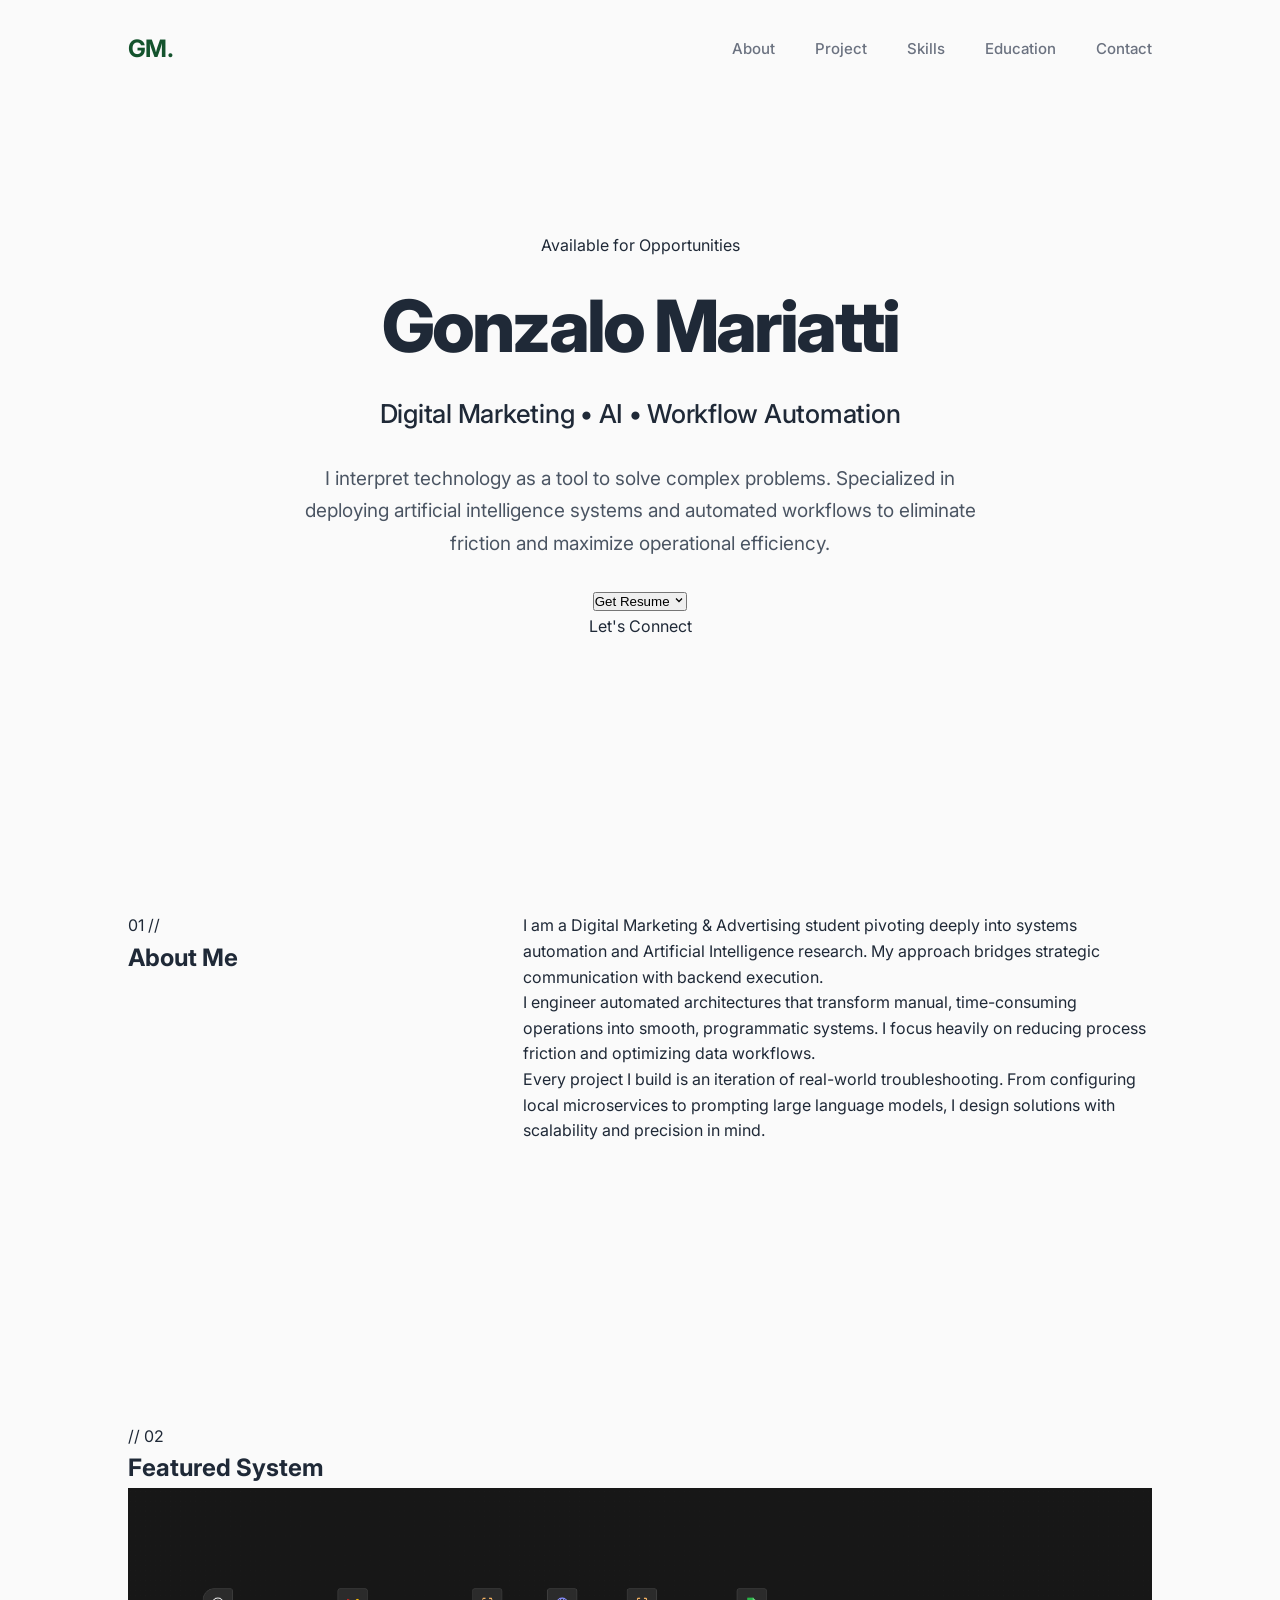
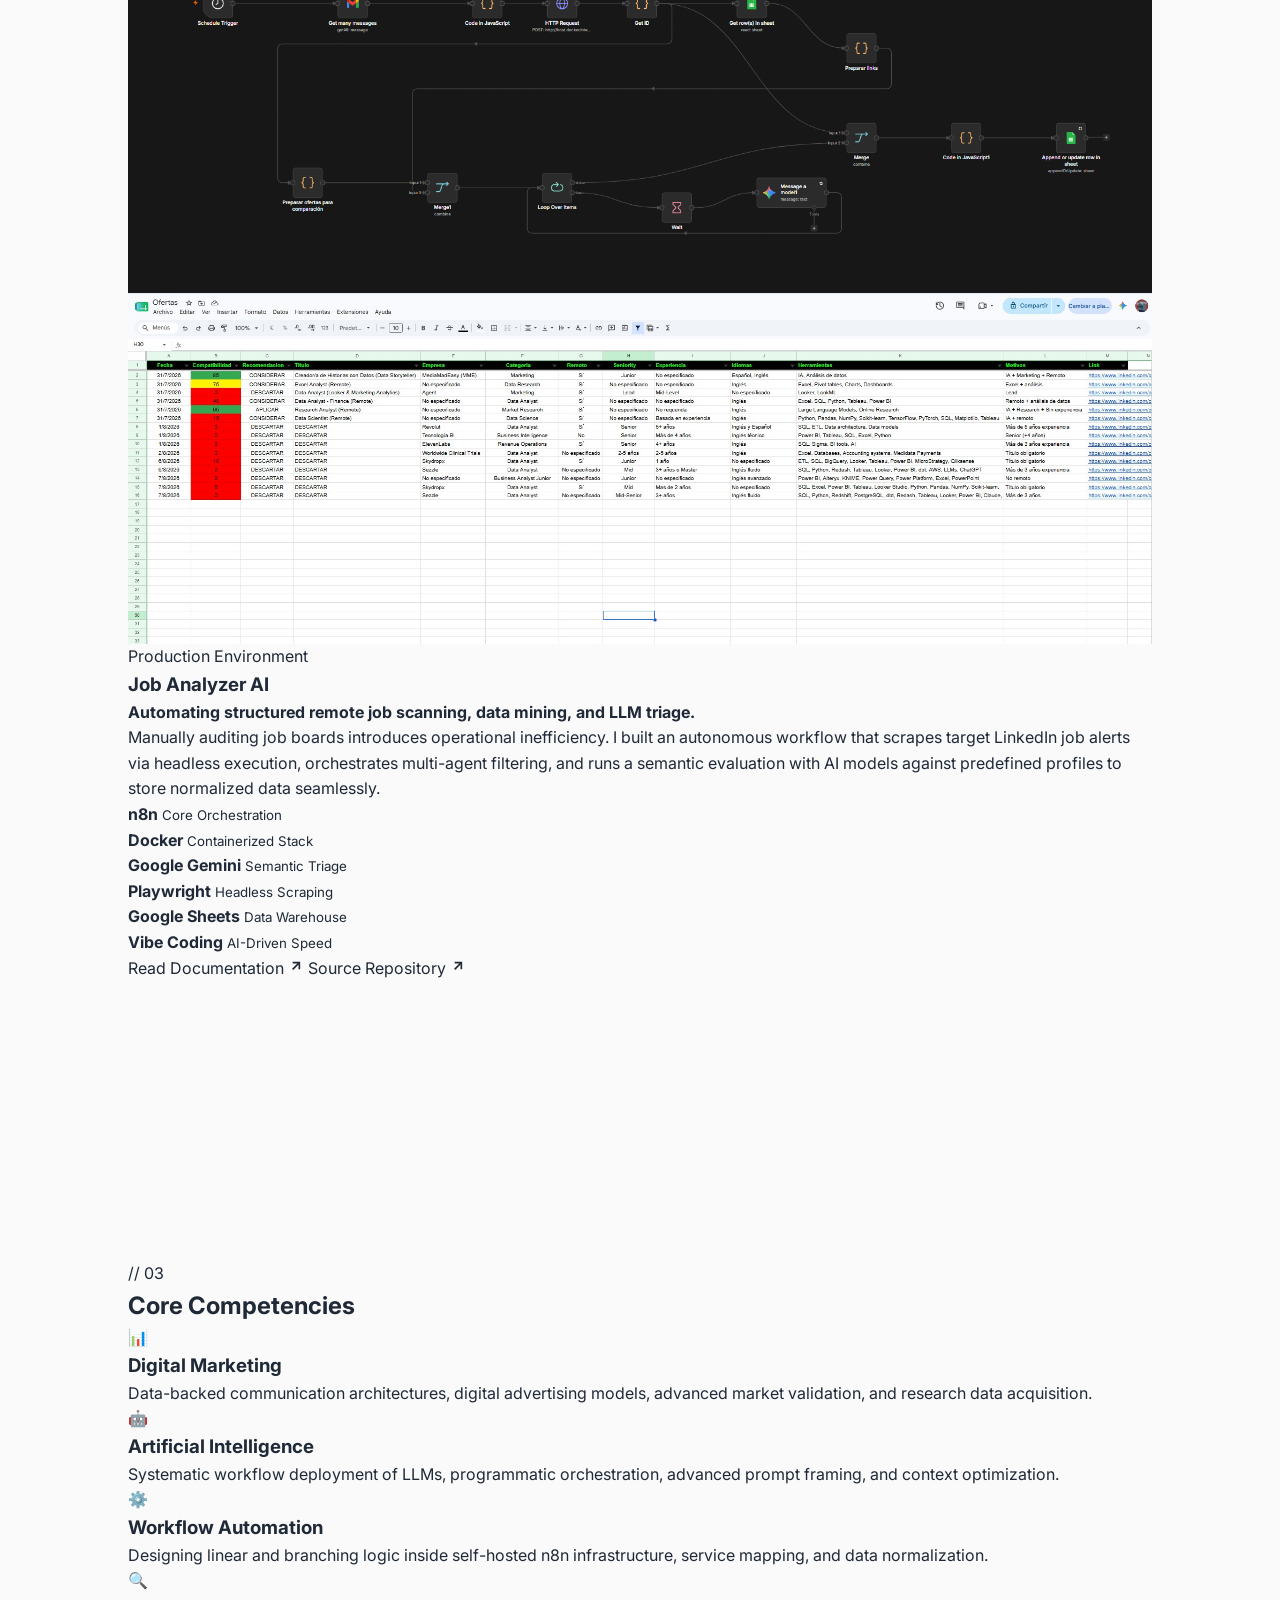
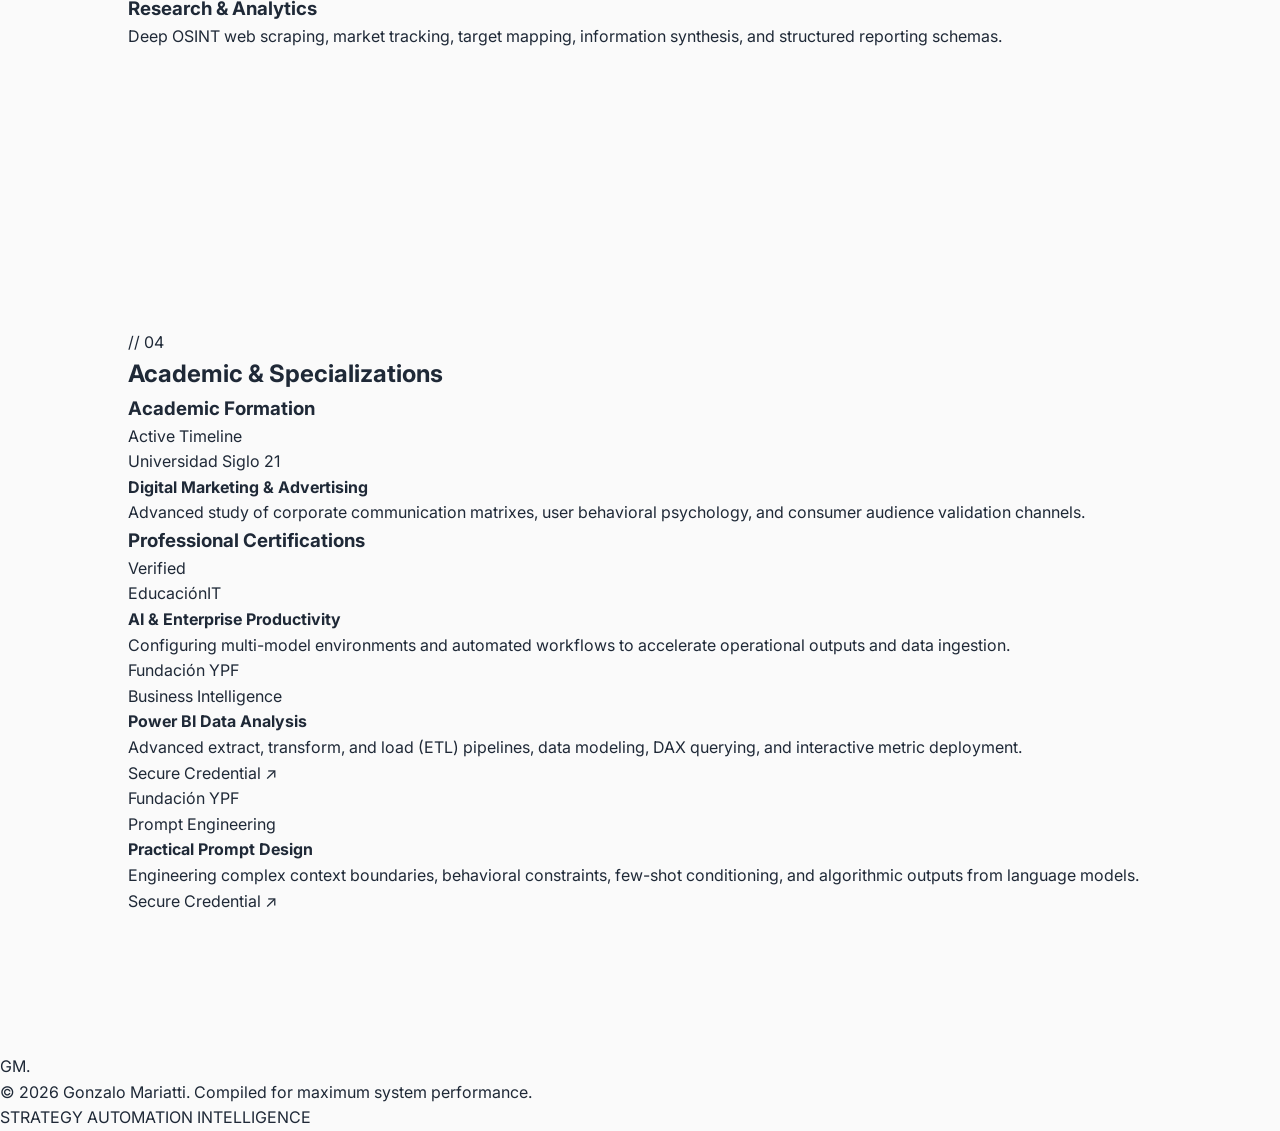
==== commit a585a182: "index.html" ====
--- a/index.html
+++ b/index.html
@@ -5,225 +5,232 @@
     <meta name="viewport" content="width=device-width, initial-scale=1.0">
     <meta name="description" content="Gonzalo Mariatti — Digital Marketing, Artificial Intelligence and Workflow Automation.">
     <title>Gonzalo Mariatti | Portfolio</title>
-    <link rel="stylesheet" href="style.css">
+    <link rel="stylesheet" href="style.css?v=2.0">
+    <link rel="preconnect" href="https://fonts.googleapis.com">
+    <link rel="preconnect" href="https://fonts.gstatic.com" crossorigin>
+    <link href="https://fonts.googleapis.com/css2?family=Inter:wght@400;500;600;700;800&display=swap" rel="stylesheet">
 </head>
 <body>
 
-    <!-- Navigation -->
-    <nav>
-        <div class="logo">GM</div>
-        <ul>
-            <li><a href="#about">About</a></li>
-            <li><a href="#project">Project</a></li>
-            <li><a href="#skills">Skills</a></li>
-            <li><a href="#education">Education</a></li>
-            <li><a href="contact.html">Contact</a></li>
+    <!-- NAVIGATION -->
+    <nav class="nav-container">
+        <div class="logo">GM<span class="dot">.</span></div>
+        <ul class="nav-links">
+            <li><a href="#about" class="nav-item">About</a></li>
+            <li><a href="#project" class="nav-item">Project</a></li>
+            <li><a href="#skills" class="nav-item">Skills</a></li>
+            <li><a href="#education" class="nav-item">Education</a></li>
+            <li><a href="contact.html" class="nav-item nav-cta">Contact</a></li>
         </ul>
     </nav>
 
-    <!-- Hero -->
+    <!-- HERO SECTION -->
     <section class="hero">
         <div class="hero-content">
+            <div class="hero-badge">Available for Opportunities</div>
             <h1>Gonzalo Mariatti</h1>
-            <h2>Digital Marketing • AI • Workflow Automation</h2>
-            <p>
-                I'm interested in using AI and digital tools to solve practical problems,
-                simplify repetitive tasks and find more efficient ways to work.
-            </p>
-            <div class="buttons">
-                <!-- Resume Dropdown -->
+            <h2>Digital Marketing <span class="divider">•</span> AI <span class="divider">•</span> Workflow Automation</h2>
+            <p>
+                I interpret technology as a tool to solve complex problems. Specialized in deploying artificial intelligence systems and automated workflows to eliminate friction and maximize operational efficiency.
+            </p>
+            <div class="hero-actions">
                 <div class="resume-dropdown">
-                    <button class="resume-button">Resume ▾</button>
+                    <button class="btn btn-secondary">
+                        Get Resume 
+                        <svg class="chevron" width="12" height="12" viewBox="0 0 24 24" fill="none" stroke="currentColor" stroke-width="2.5"><path d="M6 9l6 6 6-6"/></svg>
+                    </button>
                     <div class="resume-options">
-                        <a href="assets/documents/resume-es.pdf" target="_blank">🇪🇸 Spanish Resume</a>
-                        <a href="assets/documents/resume-en.pdf" target="_blank">🇬🇧 English Resume</a>
-                    </div>
-                </div>
-                <a href="contact.html">Contact</a>
-            </div>
-        </div>
-    </section>
-
-    <!-- About -->
+                        <a href="assets/documents/resume-es.pdf" target="_blank">
+                            <span class="flag">🇪🇸</span> Spanish Version
+                        </a>
+                        <a href="assets/documents/resume-en.pdf" target="_blank">
+                            <span class="flag">🇬🇧</span> English Version
+                        </a>
+                    </div>
+                </div>
+                <a href="contact.html" class="btn btn-primary">Let's Connect</a>
+            </div>
+        </div>
+    </section>
+
+    <!-- ABOUT ME -->
     <section id="about" class="about">
-        <div class="about-title">
+        <div class="section-title-block">
+            <span class="section-index">01 //</span>
             <h2>About Me</h2>
         </div>
-        <div class="about-text">
-            <p>
-                I'm a Digital Marketing & Advertising student with a growing interest
-                in Artificial Intelligence, research and workflow automation.
-            </p>
-            <p>
-                I enjoy finding ways to make repetitive tasks simpler and more efficient.
-                I'm especially interested in using AI and digital tools to turn processes
-                that normally take time and manual work into something more organized
-                and easier to manage.
-            </p>
-            <p>
-                Most of my practical experience so far comes from personal projects,
-                where I learn by building, testing and improving real solutions.
-                Job Analyzer AI is one example of that approach.
-            </p>
-        </div>
-    </section>
-
-    <!-- Personal Project -->
+        <div class="about-grid-content">
+            <p>
+                I am a Digital Marketing & Advertising student pivoting deeply into systems automation and Artificial Intelligence research. My approach bridges strategic communication with backend execution.
+            </p>
+            <p>
+                I engineer automated architectures that transform manual, time-consuming operations into smooth, programmatic systems. I focus heavily on reducing process friction and optimizing data workflows.
+            </p>
+            <p>
+                Every project I build is an iteration of real-world troubleshooting. From configuring local microservices to prompting large language models, I design solutions with scalability and precision in mind.
+            </p>
+        </div>
+    </section>
+
+    <!-- PERSONAL PROJECT -->
     <section id="project" class="project">
-        <div class="project-header">
-            <h2>Personal Project</h2>
-            <p>
-                A practical automation project created to simplify a repetitive daily
-                task while learning AI and workflow automation through real experience.
-            </p>
-        </div>
-
-        <div class="project-card">
-            <!-- Project Images -->
-            <div class="project-image">
-                <img src="assets/images/workflw.png" alt="Job Analyzer AI workflow built with n8n">
-                <img src="assets/images/sheet.png" alt="Google Sheets results from the Job Analyzer AI project">
-            </div>
-
-            <!-- Project Information -->
-            <div class="project-info">
+        <div class="section-title-block central">
+            <span class="section-index">// 02</span>
+            <h2>Featured System</h2>
+        </div>
+
+        <div class="project-grid-layout">
+            <div class="project-visuals">
+                <div class="img-wrapper">
+                    <img src="assets/images/workflw.png" alt="Job Analyzer AI workflow built with n8n">
+                </div>
+                <div class="img-wrapper">
+                    <img src="assets/images/sheet.png" alt="Google Sheets results from the Job Analyzer AI project">
+                </div>
+            </div>
+
+            <div class="project-details">
+                <div class="project-meta">Production Environment</div>
                 <h3>Job Analyzer AI</h3>
-                <h4>Automating the repetitive process of finding and reviewing relevant remote job opportunities.</h4>
+                <h4>Automating structured remote job scanning, data mining, and LLM triage.</h4>
                 <p>
-                    Looking for remote jobs every day quickly became repetitive.
-                    I built this workflow to automate that process: it collects
-                    LinkedIn job alerts, retrieves the information from each
-                    opportunity, analyzes them with AI according to my own criteria,
-                    and organizes the results in Google Sheets so I can review
-                    them more easily.
+                    Manually auditing job boards introduces operational inefficiency. I built an autonomous workflow that scrapes target LinkedIn job alerts via headless execution, orchestrates multi-agent filtering, and runs a semantic evaluation with AI models against predefined profiles to store normalized data seamlessly.
                 </p>
 
-                <!-- Technologies -->
-                <div class="tech-stack">
-                    <div class="tech-item">
+                <div class="tech-bento-grid">
+                    <div class="tech-bento-item">
                         <strong>n8n</strong>
-                        <small>Workflow automation</small>
-                    </div>
-                    <div class="tech-item">
+                        <small>Core Orchestration</small>
+                    </div>
+                    <div class="tech-bento-item">
                         <strong>Docker</strong>
-                        <small>Local environment</small>
-                    </div>
-                    <div class="tech-item">
+                        <small>Containerized Stack</small>
+                    </div>
+                    <div class="tech-bento-item">
                         <strong>Google Gemini</strong>
-                        <small>AI-based analysis</small>
-                    </div>
-                    <div class="tech-item">
+                        <small>Semantic Triage</small>
+                    </div>
+                    <div class="tech-bento-item">
                         <strong>Playwright</strong>
-                        <small>Job information retrieval</small>
-                    </div>
-                    <div class="tech-item">
+                        <small>Headless Scraping</small>
+                    </div>
+                    <div class="tech-bento-item">
                         <strong>Google Sheets</strong>
-                        <small>Data organization</small>
-                    </div>
-                    <div class="tech-item">
+                        <small>Data Warehouse</small>
+                    </div>
+                    <div class="tech-bento-item">
                         <strong>Vibe Coding</strong>
-                        <small>AI-assisted development</small>
-                    </div>
-                </div>
-
-                <!-- Project Links -->
-                <div class="project-buttons">
-                    <a href="assets/documents/jobai.docx" target="_blank">Documentation</a>
-                    <a href="https://github.com/gonzsa3" target="_blank">GitHub</a>
-                </div>
-            </div>
-        </div>
-    </section>
-
-    <!-- Skills -->
+                        <small>AI-Driven Speed</small>
+                    </div>
+                </div>
+
+                <div class="project-interactive-links">
+                    <a href="assets/documents/jobai.docx" target="_blank" class="text-link">
+                        Read Documentation <svg width="16" height="16" viewBox="0 0 24 24" fill="none" stroke="currentColor" stroke-width="2.5"><line x1="7" y1="17" x2="17" y2="7"></line><polyline points="7 7 17 7 17 17"></polyline></svg>
+                    </a>
+                    <a href="https://github.com/gonzsa3" target="_blank" class="text-link">
+                        Source Repository <svg width="16" height="16" viewBox="0 0 24 24" fill="none" stroke="currentColor" stroke-width="2.5"><line x1="7" y1="17" x2="17" y2="7"></line><polyline points="7 7 17 7 17 17"></polyline></svg>
+                    </a>
+                </div>
+            </div>
+        </div>
+    </section>
+
+    <!-- SKILLS -->
     <section id="skills" class="skills">
-        <div class="section-header">
-            <h2>Skills</h2>
-            <p>Areas I'm currently developing through study and practical projects.</p>
-        </div>
-
-        <div class="skills-grid">
-            <div class="skill-card">
+        <div class="section-title-block central">
+            <span class="section-index">// 03</span>
+            <h2>Core Competencies</h2>
+        </div>
+
+        <div class="skills-matrix">
+            <div class="matrix-card">
+                <div class="matrix-icon">📊</div>
                 <h3>Digital Marketing</h3>
-                <p>Digital marketing, advertising and market research, with a focus on practical digital applications.</p>
-            </div>
-
-            <div class="skill-card">
+                <p>Data-backed communication architectures, digital advertising models, advanced market validation, and research data acquisition.</p>
+            </div>
+            <div class="matrix-card">
+                <div class="matrix-icon">🤖</div>
                 <h3>Artificial Intelligence</h3>
-                <p>Exploring practical applications of AI for research, productivity, problem solving and everyday tasks.</p>
-            </div>
-
-            <div class="skill-card">
+                <p>Systematic workflow deployment of LLMs, programmatic orchestration, advanced prompt framing, and context optimization.</p>
+            </div>
+            <div class="matrix-card">
+                <div class="matrix-icon">⚙️</div>
                 <h3>Workflow Automation</h3>
-                <p>Building automated workflows with n8n to connect tools, organize information and reduce repetitive manual work.</p>
-            </div>
-
-            <div class="skill-card">
-                <h3>Research & Data</h3>
-                <p>Web research, information gathering, organization, market research and prospect research.</p>
-            </div>
-        </div>
-    </section>
-    <!-- Education & Certifications -->
+                <p>Designing linear and branching logic inside self-hosted n8n infrastructure, service mapping, and data normalization.</p>
+            </div>
+            <div class="matrix-card">
+                <div class="matrix-icon">🔍</div>
+                <h3>Research & Analytics</h3>
+                <p>Deep OSINT web scraping, market tracking, target mapping, information synthesis, and structured reporting schemas.</p>
+            </div>
+        </div>
+    </section>
+
+    <!-- EDUCATION -->
     <section id="education" class="education">
-        <div class="section-header">
-            <h2>Education & Certifications</h2>
-            <p>My current academic path and recent professional specializations.</p>
-        </div>
-
-        <div class="education-grid">
-            <!-- Academic Column -->
-            <div class="education-group">
-                <span class="group-label">University Studies</span>
+        <div class="section-title-block central">
+            <span class="section-index">// 04</span>
+            <h2>Academic & Specializations</h2>
+        </div>
+
+        <div class="double-timeline-grid">
+            <!-- Academic Formation Column -->
+            <div class="timeline-column">
+                <h3 class="column-header-title">Academic Formation</h3>
                 
-                <div class="education-card">
-                    <div class="card-status-badge">Currently studying</div>
-                    <h3>Digital Marketing & Advertising</h3>
-                    <h4>Universidad Siglo 21</h4>
-                    <p>Focus on digital marketing strategies, communication models, public advertising campaigns, and market research.</p>
-                </div>
-            </div>
-
-            <!-- Certifications Column -->
-            <div class="education-group">
-                <span class="group-label">Specializations</span>
-
-                <div class="education-card">
-                    <div class="card-status-badge completed">Completed</div>
-                    <h3>AI & Productivity</h3>
-                    <h4>EducaciónIT</h4>
-                    <p>Practical application of AI models and advanced digital tools to optimize personal and professional productivity workflows.</p>
-                </div>
-
-                <div class="education-card">
-                    <div class="card-status-badge completed">Completed</div>
-                    <h3>Power BI Data Analysis</h3>
-                    <h4>Fundación YPF</h4>
-                    <p>Data cleaning, modeling, and interactive visualization dashboard creation for business intelligence workflows.</p>
-                    <a href="assets/documents/powerbicurso.pdf" target="_blank" class="cert-link">
-                        View Certificate <span class="arrow">↗</span>
-                    </a>
-                </div>
-
-                <div class="education-card">
-                    <div class="card-status-badge completed">Completed</div>
-                    <h3>Practical Prompt Engineering</h3>
-                    <h4>Fundación YPF</h4>
-                    <p>Advanced context framing, prompt structuring techniques, and systematic interaction with large language models.</p>
-                    <a href="assets/documents/promptcurso.pdf" target="_blank" class="cert-link">
-                        View Certificate <span class="arrow">↗</span>
-                    </a>
-                </div>
-            </div>
-        </div>
-    </section>
-
-    <!-- Footer -->
-    <footer class="main-footer">
-        <div class="footer-content">
-            <span class="footer-logo">GM</span>
-            <p>&copy; 2026 Gonzalo Mariatti. All rights reserved.</p>
-            <p class="footer-tagline">Digital Marketing • AI • Workflow Automation</p>
+                <div class="timeline-node-card">
+                    <span class="status-indicator progression">Active Timeline</span>
+                    <div class="node-time">Universidad Siglo 21</div>
+                    <h4>Digital Marketing & Advertising</h4>
+                    <p>Advanced study of corporate communication matrixes, user behavioral psychology, and consumer audience validation channels.</p>
+                </div>
+            </div>
+
+            <!-- Professional Certifications Column -->
+            <div class="timeline-column">
+                <h3 class="column-header-title">Professional Certifications</h3>
+
+                <div class="timeline-node-card">
+                    <span class="status-indicator standard">Verified</span>
+                    <div class="node-time">EducaciónIT</div>
+                    <h4>AI & Enterprise Productivity</h4>
+                    <p>Configuring multi-model environments and automated workflows to accelerate operational outputs and data ingestion.</p>
+                </div>
+
+                <div class="timeline-node-card">
+                    <span class="status-indicator ypf">Fundación YPF</span>
+                    <div class="node-time">Business Intelligence</div>
+                    <h4>Power BI Data Analysis</h4>
+                    <p>Advanced extract, transform, and load (ETL) pipelines, data modeling, DAX querying, and interactive metric deployment.</p>
+                    <a href="assets/documents/powerbicurso.pdf" target="_blank" class="node-secure-link">
+                        Secure Credential <span class="link-arrow">↗</span>
+                    </a>
+                </div>
+
+                <div class="timeline-node-card">
+                    <span class="status-indicator ypf">Fundación YPF</span>
+                    <div class="node-time">Prompt Engineering</div>
+                    <h4>Practical Prompt Design</h4>
+                    <p>Engineering complex context boundaries, behavioral constraints, few-shot conditioning, and algorithmic outputs from language models.</p>
+                    <a href="assets/documents/promptcurso.pdf" target="_blank" class="node-secure-link">
+                        Secure Credential <span class="link-arrow">↗</span>
+                    </a>
+                </div>
+            </div>
+        </div>
+    </section>
+
+    <!-- FOOTER -->
+    <footer class="footer-system">
+        <div class="footer-inner">
+            <div class="footer-brand">GM<span class="dot">.</span></div>
+            <p class="footer-legal">&copy; 2026 Gonzalo Mariatti. Compiled for maximum system performance.</p>
+            <div class="footer-tags">
+                <span>STRATEGY</span>
+                <span>AUTOMATION</span>
+                <span>INTELLIGENCE</span>
+            </div>
         </div>
     </footer>
 
--- a/style.css
+++ b/style.css
@@ -1,31 +1,46 @@
 /* =========================================================
-   RESET
-========================================================= */
-
+   DESIGN SYSTEM & VARIABLES
+========================================================= */
+:root {
+    --primary: #14532D;
+    --primary-hover: #166534;
+    --primary-light: #F0FDF4;
+    --primary-border: #DCFCE7;
+    --bg: #FAFAFA;
+    --white: #FFFFFF;
+    --text-main: #1F2937;
+    --text-muted: #4B5563;
+    --text-light: #6B7280;
+    --border-tenuous: rgba(20, 83, 45, 0.08);
+    
+    --font-main: 'Inter', sans-serif;
+    --transition-premium: 500ms cubic-bezier(0.16, 1, 0.3, 1);
+}
+
+/* =========================================================
+   RESET & BASE
+========================================================= */
 * {
     margin: 0;
     padding: 0;
     box-sizing: border-box;
 }
 
-
-/* =========================================================
-   BASE
-========================================================= */
-
 html {
     scroll-behavior: smooth;
 }
 
 body {
-    font-family: 'Inter', sans-serif;
-    background: #FAFAFA;
-    color: #1F2937;
+    font-family: var(--font-main);
+    background: var(--bg);
+    color: var(--text-main);
     line-height: 1.6;
+    -webkit-font-smoothing: antialiased;
 }
 
 a {
     color: inherit;
+    text-decoration: none;
 }
 
 img {
@@ -33,1135 +48,1107 @@
     display: block;
 }
 
-
 /* =========================================================
    NAVIGATION
 ========================================================= */
-
 nav {
     display: flex;
     justify-content: space-between;
     align-items: center;
-
-    padding: 25px 60px;
-
-    background: #FAFAFA;
+    padding: 30px 10%;
+    background: var(--bg);
 }
 
 .logo {
+    font-size: 24px;
+    font-weight: 700;
+    color: var(--primary);
+    letter-spacing: -0.03em;
+}
+
+nav ul {
+    display: flex;
+    align-items: center;
+    list-style: none;
+    gap: 40px;
+}
+
+nav a {
+    color: var(--text-light);
+    font-weight: 500;
+    font-size: 15px;
+    transition: color var(--transition-premium);
+}
+
+nav a:hover {
+    color: var(--primary);
+}
+
+/* =========================================================
+   HERO & GENERAL BUTTONS
+========================================================= */
+.hero {
+    min-height: 80vh;
+    display: flex;
+    justify-content: center;
+    align-items: center;
+    padding: 60px 10%;
+}
+
+.hero-content {
+    max-width: 800px;
+    display: flex;
+    flex-direction: column;
+    align-items: center;
+    text-align: center;
+    gap: 24px;
+}
+
+.hero-content h1 {
+    font-size: 68px;
+    color: var(--primary);
+    letter-spacing: -0.03em;
+    line-height: 1.1;
+    font-weight: 700;
+}
+
+.hero-content h2 {
+    font-size: 24px;
+    font-weight: 400;
+    color: var(--text-light);
+    letter-spacing: -0.01em;
+}
+
+.hero-content p {
+    max-width: 680px;
+    font-size: 18px;
+    line-height: 1.7;
+    color: var(--text-muted);
+}
+
+.buttons {
+    display: flex;
+    justify-content: center;
+    align-items: center;
+    gap: 24px;
+    margin-top: 12px;
+}
+
+.buttons > a {
+    background: var(--primary);
+    color: var(--white);
+    padding: 14px 32px;
+    border-radius: 8px;
+    font-weight: 600;
+    font-size: 15px;
+    transition: background var(--transition-premium);
+}
+
+.buttons > a:hover {
+    background: var(--primary-hover);
+}
+
+.resume-dropdown {
+    position: relative;
+}
+
+.resume-button {
+    background: transparent;
+    border: 1px solid var(--border-tenuous);
+    color: var(--text-main);
+    padding: 14px 28px;
+    border-radius: 8px;
+    font-family: var(--font-main);
+    font-weight: 600;
+    font-size: 15px;
+    cursor: pointer;
+    transition: border-color var(--transition-premium), background var(--transition-premium);
+}
+
+.resume-dropdown:hover .resume-button {
+    border-color: var(--primary);
+    background: var(--white);
+}
+
+.resume-options {
+    position: absolute;
+    top: 110%;
+    left: 50%;
+    transform: translateX(-50%);
+    background: var(--white);
+    border: 1px solid var(--border-tenuous);
+    border-radius: 8px;
+    min-width: 180px;
+    opacity: 0;
+    pointer-events: none;
+    transition: opacity var(--transition-premium);
+    box-shadow: 0 10px 30px rgba(0, 0, 0, 0.04);
+    z-index: 10;
+}
+
+.resume-dropdown:hover .resume-options {
+    opacity: 1;
+    pointer-events: auto;
+}
+
+.resume-options a {
+    display: block;
+    padding: 12px 20px;
+    font-size: 14px;
+    color: var(--text-muted);
+    font-weight: 500;
+    transition: background var(--transition-premium), color var(--transition-premium);
+}
+
+.resume-options a:hover {
+    background: var(--primary-light);
+    color: var(--primary);
+}
+
+/* =========================================================
+   ABOUT (Whitespace Layout)
+========================================================= */
+.about {
+    display: grid;
+    grid-template-columns: 1fr 2fr;
+    gap: 80px;
+    padding: 120px 10%;
+    border-top: 1px solid var(--border-tenuous);
+}
+
+.about-title h2 {
+    font-size: 36px;
+    color: var(--primary);
+    letter-spacing: -0.02em;
+    font-weight: 700;
+}
+
+.about-text p {
+    font-size: 18px;
+    line-height: 1.8;
+    color: var(--text-muted);
+    margin-bottom: 24px;
+}
+
+.about-text p:last-child {
+    margin-bottom: 0;
+}
+/* =========================================================
+   PROJECT (Bento Layout Refined)
+========================================================= */
+.project {
+    padding: 120px 10%;
+    border-top: 1px solid var(--border-tenuous);
+}
+
+.project-header {
+    text-align: center;
+    max-width: 650px;
+    margin: 0 auto 60px;
+}
+
+.project-header h2 {
+    font-size: 36px;
+    color: var(--primary);
+    letter-spacing: -0.02em;
+    margin-bottom: 16px;
+    font-weight: 700;
+}
+
+.project-header p {
+    font-size: 18px;
+    color: var(--text-light);
+}
+
+.project-card {
+    display: grid;
+    grid-template-columns: 1.1fr 1fr;
+    gap: 60px;
+    align-items: start;
+    background: transparent;
+    padding: 0;
+}
+
+.project-image {
+    display: flex;
+    flex-direction: column;
+    gap: 24px;
+}
+
+.project-image img {
+    width: 100%;
+    border-radius: 12px;
+    border: 1px solid var(--border-tenuous);
+    transition: border-color var(--transition-premium);
+}
+
+.project-card:hover .project-image img {
+    border-color: rgba(20, 83, 45, 0.2);
+}
+
+.project-info h3 {
     font-size: 28px;
-    font-weight: 700;
-    color: #14532D;
-}
-
-nav ul {
-    display: flex;
-    align-items: center;
-
-    list-style: none;
-    gap: 35px;
-}
-
-nav a {
-    text-decoration: none;
-    color: #374151;
-
+    color: var(--primary);
+    margin-bottom: 12px;
+    letter-spacing: -0.02em;
+    font-weight: 700;
+}
+
+.project-info h4 {
+    font-size: 16px;
+    font-weight: 500;
+    color: var(--text-light);
+    margin-bottom: 24px;
+    line-height: 1.5;
+}
+
+.project-info p {
+    font-size: 17px;
+    line-height: 1.7;
+    color: var(--text-muted);
+    margin-bottom: 32px;
+}
+
+/* Technology Grid - Micro-cards */
+.tech-stack {
+    display: grid;
+    grid-template-columns: repeat(2, 1fr);
+    gap: 16px;
+    margin-bottom: 40px;
+}
+
+.tech-item {
+    display: flex;
+    flex-direction: column;
+    gap: 2px;
+    padding: 16px;
+    background: var(--white);
+    border: 1px solid var(--border-tenuous);
+    border-radius: 8px;
+    transition: border-color var(--transition-premium), background var(--transition-premium);
+}
+
+.tech-item:hover {
+    border-color: var(--primary);
+    background: var(--primary-light);
+}
+
+.tech-item strong {
+    font-size: 14px;
+    color: var(--primary);
     font-weight: 600;
-
-    transition: color 0.3s ease;
-}
-
-nav a:hover {
-    color: #14532D;
-}
-
-
-/* =========================================================
-   HERO
-========================================================= */
-
+}
+
+.tech-item small {
+    font-size: 12px;
+    color: var(--text-light);
+}
+
+/* Enlaces Orgánicos con Subrayado Dinámico */
+.project-buttons {
+    display: flex;
+    gap: 32px;
+}
+
+.project-buttons a, .cert-link {
+    display: inline-flex;
+    align-items: center;
+    font-size: 15px;
+    font-weight: 600;
+    color: var(--primary);
+    position: relative;
+    padding-bottom: 4px;
+    transition: color var(--transition-premium);
+}
+
+.project-buttons a::after, .cert-link::after {
+    content: '';
+    position: absolute;
+    bottom: 0;
+    left: 0;
+    width: 0;
+    height: 1.5px;
+    background-color: var(--primary);
+    transition: width var(--transition-premium);
+}
+
+.project-buttons a:hover::after, .cert-link:hover::after {
+    width: 100%;
+}
+
+/* =========================================================
+   SKILLS & EDUCATION (Minimalist Lines Structure)
+========================================================= */
+.skills, .education {
+    padding: 120px 10%;
+    border-top: 1px solid var(--border-tenuous);
+}
+
+.section-header {
+    text-align: center;
+    max-width: 650px;
+    margin: 0 auto 60px;
+}
+
+.section-header h2 {
+    font-size: 36px;
+    color: var(--primary);
+    letter-spacing: -0.02em;
+    margin-bottom: 16px;
+    font-weight: 700;
+}
+
+.section-header p {
+    font-size: 18px;
+    color: var(--text-light);
+}
+
+.skills-grid, .education-grid {
+    display: grid;
+    grid-template-columns: repeat(2, 1fr);
+    gap: 40px;
+    max-width: 1100px;
+    margin: 0 auto;
+}
+
+.skill-card, .education-card {
+    background: transparent;
+    padding: 32px;
+    border-radius: 0;
+    border: none;
+    border-left: 1px solid var(--border-tenuous);
+    box-shadow: none;
+    transition: border-left-color var(--transition-premium);
+}
+
+.skill-card:hover, .education-card:hover {
+    border-left-color: var(--primary);
+    transform: none;
+    box-shadow: none;
+}
+
+.skill-card h3, .education-card h3 {
+    font-size: 20px;
+    color: var(--primary);
+    margin-bottom: 12px;
+    font-weight: 600;
+}
+
+.skill-card p, .education-card p {
+    font-size: 16px;
+    color: var(--text-muted);
+    line-height: 1.6;
+}
+
+/* Componentes Especiales de Educación */
+.education-group {
+    display: flex;
+    flex-direction: column;
+    gap: 32px;
+}
+
+.group-label {
+    font-size: 13px;
+    font-weight: 700;
+    text-transform: uppercase;
+    letter-spacing: 0.1em;
+    color: var(--text-light);
+    padding-left: 32px;
+}
+
+.card-status-badge {
+    display: inline-block;
+    font-size: 11px;
+    font-weight: 700;
+    text-transform: uppercase;
+    letter-spacing: 0.05em;
+    color: #B45309;
+    background: #FEF3C7;
+    padding: 4px 10px;
+    border-radius: 4px;
+    margin-bottom: 16px;
+}
+
+.card-status-badge.completed {
+    color: #15803D;
+    background: #DCFCE7;
+}
+
+.education-card h4 {
+    font-size: 15px;
+    font-weight: 500;
+    color: var(--text-light);
+    margin-bottom: 12px;
+}
+
+.education-card p {
+    margin-bottom: 16px;
+}
+
+.cert-link .arrow {
+    display: inline-block;
+    margin-left: 4px;
+    transition: transform var(--transition-premium);
+}
+
+.cert-link:hover .arrow {
+    transform: translate(2px, -2px);
+}
+
+/* =========================================================
+   MAIN FOOTER
+========================================================= */
+.main-footer {
+    padding: 60px 10%;
+    border-top: 1px solid var(--border-tenuous);
+    background: var(--bg);
+}
+
+.footer-content {
+    display: flex;
+    flex-direction: column;
+    align-items: center;
+    gap: 16px;
+    text-align: center;
+}
+
+.footer-logo {
+    font-size: 20px;
+    font-weight: 700;
+    color: var(--primary);
+    letter-spacing: -0.02em;
+}
+
+.main-footer p {
+    font-size: 14px;
+    color: var(--text-light);
+}
+
+.footer-tagline {
+    font-size: 13px;
+    font-weight: 500;
+    color: var(--text-muted);
+}
+/* =========================================================
+   HERO INTERACTIVE SECTION
+========================================================= */
 .hero {
-    min-height: 85vh;
-
+    min-height: 75vh;
     display: flex;
     justify-content: center;
     align-items: center;
-
+    padding: 40px 10%;
+}
+
+.hero-content {
+    max-width: 800px;
+    display: flex;
+    flex-direction: column;
+    align-items: center;
     text-align: center;
-
-    padding: 40px 10%;
-}
-
-.hero-content {
-    max-width: 850px;
-
-    display: flex;
-    flex-direction: column;
-    align-items: center;
-
-    gap: 20px;
+    gap: 28px;
 }
 
 .hero-content h1 {
     font-size: 72px;
-
-    color: #14532D;
-
-    margin-bottom: 5px;
-
+    color: var(--primary-core);
+    letter-spacing: -0.04em;
     line-height: 1.1;
+    font-weight: 800;
 }
 
 .hero-content h2 {
-    font-size: 30px;
-
-    font-weight: 400;
-
-    margin-bottom: 25px;
-
-    color: #374151;
-
-    line-height: 1.3;
+    font-size: 26px;
+    font-weight: 500;
+    color: var(--text-body);
+    letter-spacing: -0.01em;
 }
 
 .hero-content p {
-    max-width: 760px;
-
-    font-size: 20px;
-
-    line-height: 1.8;
-
-    margin-bottom: 25px;
-
-    color: #4B5563;
-}
-
-
-/* =========================================================
-   GENERAL BUTTONS
-========================================================= */
-
+    max-width: 700px;
+    font-size: 19px;
+    line-height: 1.7;
+    color: var(--text-muted);
+}
+
+/* Contenedor de Botones - Alineación Perfecta */
 .buttons {
     display: flex;
     justify-content: center;
-
-    gap: 20px;
-
-    flex-wrap: wrap;
-}
-
-.buttons a {
-    text-decoration: none;
-
-    background: #14532D;
-    color: white;
-
-    padding: 14px 28px;
-
-    border-radius: 12px;
-
+    align-items: center;
+    gap: 16px;
+    margin-top: 12px;
+}
+
+/* Enlace Contacto Base */
+.buttons > a {
+    display: inline-flex;
+    align-items: center;
+    justify-content: center;
+    height: 48px;
+    padding: 0 32px;
+    background: var(--primary-core);
+    color: var(--white);
+    border-radius: 8px;
     font-weight: 600;
-
-    transition:
-        background 0.3s ease,
-        transform 0.3s ease,
-        box-shadow 0.3s ease;
-
-    box-shadow:
-        0 8px 20px rgba(20, 83, 45, 0.15);
-}
-
-.buttons a:hover {
-    background: #166534;
-
-    transform: translateY(-3px);
-
-    box-shadow:
-        0 12px 25px rgba(20, 83, 45, 0.2);
-}
-
-
-/* =========================================================
-   ABOUT
-========================================================= */
-
+    font-size: 15px;
+    border: 1px solid transparent;
+    transition: background-color var(--duration-fluid) var(--easing-premium), border-color var(--duration-fluid) var(--easing-premium);
+}
+
+.buttons > a:hover {
+    background: var(--primary-hover);
+}
+
+/* Dropdown de Currículum Refinado */
+.resume-dropdown {
+    position: relative;
+}
+
+.resume-button {
+    display: inline-flex;
+    align-items: center;
+    justify-content: center;
+    height: 48px;
+    padding: 0 28px;
+    background: var(--white);
+    border: 1px solid var(--border-smooth);
+    color: var(--text-title);
+    border-radius: 8px;
+    font-family: var(--font-stack);
+    font-weight: 600;
+    font-size: 15px;
+    cursor: pointer;
+    transition: border-color var(--duration-fluid) var(--easing-premium), background-color var(--duration-fluid) var(--easing-premium);
+}
+
+.resume-dropdown:hover .resume-button {
+    border-color: var(--primary-core);
+    background: var(--primary-subtle);
+}
+
+.resume-options {
+    position: absolute;
+    top: calc(100% + 8px);
+    left: 50%;
+    transform: translateX(-50%) translateY(10px);
+    background: var(--white);
+    border: 1px solid var(--border-smooth);
+    border-radius: 8px;
+    min-width: 190px;
+    opacity: 0;
+    pointer-events: none;
+    transition: opacity var(--duration-fluid) var(--easing-premium), transform var(--duration-fluid) var(--easing-premium);
+    box-shadow: 0 10px 30px rgba(20, 83, 45, 0.04);
+    z-index: 20;
+}
+
+.resume-dropdown:hover .resume-options {
+    opacity: 1;
+    pointer-events: auto;
+    transform: translateX(-50%) translateY(0);
+}
+
+.resume-options a {
+    display: block;
+    padding: 12px 20px;
+    font-size: 14px;
+    color: var(--text-body);
+    font-weight: 500;
+    transition: background-color var(--duration-fluid) var(--easing-premium), color var(--duration-fluid) var(--easing-premium);
+}
+
+.resume-options a:first-child {
+    border-top-left-radius: 7px;
+    border-top-right-radius: 7px;
+}
+
+.resume-options a:last-child {
+    border-bottom-left-radius: 7px;
+    border-bottom-right-radius: 7px;
+}
+
+.resume-options a:hover {
+    background-color: var(--primary-subtle);
+    color: var(--primary-core);
+}
+
+/* =========================================================
+   ABOUT ME SECTION
+========================================================= */
 .about {
     display: grid;
-
     grid-template-columns: 1fr 2fr;
-
     gap: 80px;
-
-    padding: 120px 10%;
-
-    align-items: start;
+    padding: 140px 10%;
+    border-top: 1px solid var(--border-smooth);
 }
 
 .about-title h2 {
-    font-size: 48px;
-
-    color: #14532D;
-
-    line-height: 1.2;
-}
-
-.about-text {
-    max-width: 800px;
+    font-size: 40px;
+    color: var(--primary-core);
+    letter-spacing: -0.03em;
+    font-weight: 800;
 }
 
 .about-text p {
-    font-size: 20px;
-
-    line-height: 1.9;
-
-    color: #4B5563;
-
-    margin-bottom: 30px;
-}
-
-
-/* =========================================================
-   PROJECT
-========================================================= */
-
+    font-size: 19px;
+    line-height: 1.8;
+    color: var(--text-body);
+    margin-bottom: 24px;
+}
+
+.about-text p:last-child {
+    margin-bottom: 0;
+}
+/* =========================================================
+   PROJECT INTERACTIVE CARD
+========================================================= */
 .project {
-    padding: 120px 10%;
+    padding: 140px 10%;
+    border-top: 1px solid var(--border-smooth);
 }
 
 .project-header {
     text-align: center;
-
-    max-width: 850px;
-
-    margin: 0 auto 70px;
+    max-width: 700px;
+    margin: 0 auto 80px;
 }
 
 .project-header h2 {
-    font-size: 48px;
-
-    color: #14532D;
-
-    margin-bottom: 15px;
-
-    line-height: 1.2;
+    font-size: 40px;
+    color: var(--primary-core);
+    letter-spacing: -0.03em;
+    margin-bottom: 16px;
+    font-weight: 800;
 }
 
 .project-header p {
-    font-size: 20px;
-
-    color: #6B7280;
-
-    line-height: 1.7;
-}
-
-
-/* =========================================================
-   PROJECT CARD
-========================================================= */
+    font-size: 19px;
+    color: var(--text-muted);
+}
 
 .project-card {
     display: grid;
-
-    grid-template-columns: 1.2fr 1fr;
-
-    gap: 60px;
-
-    align-items: center;
-
-    background: white;
-
-    border-radius: 22px;
-
-    padding: 45px;
-
-    box-shadow:
-        0 20px 60px rgba(0, 0, 0, 0.08);
-
-    transition:
-        transform 0.35s ease,
-        box-shadow 0.35s ease;
-}
-
-.project-card:hover {
-    transform: translateY(-8px);
-
-    box-shadow:
-        0 35px 80px rgba(0, 0, 0, 0.12);
-}
-
-
-/* =========================================================
-   PROJECT IMAGES
-========================================================= */
+    grid-template-columns: 1.1fr 1fr;
+    gap: 70px;
+    align-items: center;
+    background: transparent;
+}
 
 .project-image {
     display: flex;
-
     flex-direction: column;
-
-    gap: 20px;
+    gap: 28px;
 }
 
 .project-image img {
     width: 100%;
-
-    border-radius: 18px;
-
-    background: #E5E7EB;
-
-    border: 1px solid #E5E7EB;
-
-    object-fit: cover;
-
-    transition:
-        transform 0.3s ease,
-        box-shadow 0.3s ease;
+    border-radius: 14px;
+    border: 1px solid var(--border-smooth);
+    background: #ffffff;
+    box-shadow: 0 4px 20px rgba(20, 83, 45, 0.02);
+    transition: transform var(--duration-fluid) var(--easing-premium), border-color var(--duration-fluid) var(--easing-premium), box-shadow var(--duration-fluid) var(--easing-premium);
+}
+
+.project-card:hover .project-image img {
+    border-color: var(--primary-core);
+    box-shadow: 0 20px 40px rgba(20, 83, 45, 0.06);
 }
 
 .project-image img:hover {
     transform: scale(1.02);
-
-    box-shadow:
-        0 15px 35px rgba(0, 0, 0, 0.1);
-}
-
-
-/* =========================================================
-   PROJECT INFORMATION
-========================================================= */
+}
 
 .project-info h3 {
-    font-size: 34px;
-
-    color: #14532D;
-
+    font-size: 36px;
+    color: var(--primary-core);
     margin-bottom: 12px;
-
-    line-height: 1.2;
+    letter-spacing: -0.03em;
+    font-weight: 800;
 }
 
 .project-info h4 {
+    font-size: 17px;
+    font-weight: 500;
+    color: var(--text-muted);
+    margin-bottom: 24px;
+    line-height: 1.5;
+}
+
+.project-info p {
     font-size: 18px;
-
-    font-weight: 500;
-
-    color: #6B7280;
-
-    margin-bottom: 22px;
-
-    line-height: 1.5;
-}
-
-.project-info p {
-    font-size: 19px;
-
-    line-height: 1.8;
-
-    color: #4B5563;
-
-    margin-bottom: 30px;
-}
-
-
-/* =========================================================
-   TECHNOLOGY STACK
-========================================================= */
-
+    line-height: 1.7;
+    color: var(--text-body);
+    margin-bottom: 36px;
+}
+
+/* Grilla de Tecnologías - Micro-interacciones Líquidas */
 .tech-stack {
     display: grid;
-
-    grid-template-columns: repeat(2, minmax(0, 1fr));
-
-    gap: 12px;
-
-    margin-bottom: 35px;
+    grid-template-columns: repeat(2, 1fr);
+    gap: 16px;
+    margin-bottom: 44px;
 }
 
 .tech-item {
     display: flex;
-
     flex-direction: column;
-
-    gap: 3px;
-
-    padding: 12px 15px;
-
-    background: #F0FDF4;
-
-    border: 1px solid #DCFCE7;
-
-    border-radius: 12px;
+    gap: 2px;
+    padding: 16px 20px;
+    background: var(--white);
+    border: 1px solid var(--border-smooth);
+    border-radius: 10px;
+    transition: border-color var(--duration-fluid) var(--easing-premium), background-color var(--duration-fluid) var(--easing-premium), box-shadow var(--duration-fluid) var(--easing-premium);
+}
+
+.tech-item:hover {
+    border-color: var(--primary-neon);
+    background-color: var(--primary-subtle);
+    box-shadow: 0 0 15px rgba(34, 197, 94, 0.08);
 }
 
 .tech-item strong {
-    font-size: 15px;
-
-    color: #14532D;
+    font-size: 14px;
+    color: var(--primary-core);
+    font-weight: 700;
 }
 
 .tech-item small {
-    font-size: 13px;
-
-    color: #6B7280;
-}
-
-
-/* =========================================================
-   PROJECT BUTTONS
-========================================================= */
-
+    font-size: 12px;
+    color: var(--text-muted);
+}
+
+/* Enlaces Orgánicos Estilizados */
 .project-buttons {
     display: flex;
-
-    gap: 20px;
-
-    flex-wrap: wrap;
-}
-
-.project-buttons a {
+    gap: 40px;
+}
+
+.project-buttons a, .cert-link {
     display: inline-flex;
-
-    align-items: center;
-    justify-content: center;
-
-    text-decoration: none;
-
-    background: #14532D;
-    color: white;
-
-    padding: 13px 24px;
-
-    border-radius: 12px;
-
-    font-weight: 600;
-
-    transition:
-        background 0.3s ease,
-        transform 0.3s ease,
-        box-shadow 0.3s ease;
-}
-
-.project-buttons a:hover {
-    background: #166534;
-
-    transform: translateY(-3px);
-
-    box-shadow:
-        0 10px 25px rgba(20, 83, 45, 0.18);
-}
-
-
-/* =========================================================
-   SKILLS
-========================================================= */
-
+    align-items: center;
+    font-size: 16px;
+    font-weight: 700;
+    color: var(--primary-core);
+    position: relative;
+    padding-bottom: 4px;
+    transition: color var(--duration-fluid) var(--easing-premium);
+}
+
+.project-buttons a::after, .cert-link::after {
+    content: '';
+    position: absolute;
+    bottom: 0;
+    left: 0;
+    width: 0;
+    height: 2px;
+    background-color: var(--primary-core);
+    transition: width var(--duration-fluid) var(--easing-premium);
+}
+
+.project-buttons a:hover::after, .cert-link:hover::after {
+    width: 100%;
+}
+
+/* =========================================================
+   SKILLS GRID SYSTEM
+========================================================= */
 .skills {
-    padding: 120px 10%;
-}
-
-.section-header {
-    text-align: center;
-
-    max-width: 800px;
-
-    margin: 0 auto 65px;
-}
-
-.section-header h2 {
-    font-size: 48px;
-
-    color: #14532D;
-
-    margin-bottom: 15px;
-
-    line-height: 1.2;
-}
-
-.section-header p {
-    font-size: 19px;
-
-    color: #6B7280;
-
-    line-height: 1.7;
+    padding: 140px 10%;
+    border-top: 1px solid var(--border-smooth);
 }
 
 .skills-grid {
     display: grid;
-
-    grid-template-columns:
-        repeat(2, minmax(0, 1fr));
-
-    gap: 25px;
-
-    max-width: 1000px;
-
+    grid-template-columns: repeat(2, 1fr);
+    gap: 32px;
+    max-width: 1200px;
     margin: 0 auto;
 }
 
 .skill-card {
-    background: white;
-
-    padding: 35px;
-
-    border-radius: 18px;
-
-    border: 1px solid #E5E7EB;
-
-    box-shadow:
-        0 12px 35px rgba(0, 0, 0, 0.05);
-
-    transition:
-        transform 0.3s ease,
-        box-shadow 0.3s ease;
+    background: var(--white);
+    padding: 40px;
+    border-radius: 14px;
+    border: 1px solid var(--border-smooth);
+    transition: border-color var(--duration-fluid) var(--easing-premium), box-shadow var(--duration-fluid) var(--easing-premium);
 }
 
 .skill-card:hover {
-    transform: translateY(-5px);
-
-    box-shadow:
-        0 20px 45px rgba(0, 0, 0, 0.08);
+    border-color: var(--primary-neon);
+    box-shadow: 0 12px 30px rgba(34, 197, 94, 0.05);
 }
 
 .skill-card h3 {
-    font-size: 23px;
-
-    color: #14532D;
-
+    font-size: 22px;
+    color: var(--primary-core);
     margin-bottom: 12px;
+    font-weight: 700;
+    letter-spacing: -0.01em;
 }
 
 .skill-card p {
-    font-size: 17px;
-
-    color: #6B7280;
-
-    line-height: 1.7;
-}
-
-
-/* =========================================================
-   EDUCATION
-========================================================= */
-
+    font-size: 16px;
+    color: var(--text-body);
+    line-height: 1.6;
+}
+/* =========================================================
+   EDUCATION & CERTIFICATIONS (Symmetric Parallel Grid)
+========================================================= */
 .education {
-    padding: 120px 10%;
+    padding: 140px 10%;
+    border-top: 1px solid var(--border-smooth);
 }
 
 .education-grid {
     display: grid;
-
-    grid-template-columns:
-        repeat(2, minmax(0, 1fr));
-
-    gap: 30px;
-
-    max-width: 1000px;
-
+    grid-template-columns: repeat(2, 1fr);
+    gap: 48px;
+    max-width: 1200px;
     margin: 0 auto;
+    align-items: start;
+}
+
+.education-group {
+    display: flex;
+    flex-direction: column;
+    gap: 24px;
+}
+
+.group-label {
+    font-size: 13px;
+    font-weight: 700;
+    text-transform: uppercase;
+    letter-spacing: 0.12em;
+    color: var(--text-muted);
+    margin-bottom: 4px;
+    padding-left: 4px;
 }
 
 .education-card {
-    background: white;
-
-    padding: 35px;
-
-    border-radius: 18px;
-
-    border: 1px solid #E5E7EB;
-
-    box-shadow:
-        0 12px 35px rgba(0, 0, 0, 0.05);
-
-    transition:
-        transform 0.3s ease,
-        box-shadow 0.3s ease;
+    background: var(--white);
+    padding: 36px;
+    border-radius: 14px;
+    border: 1px solid var(--border-smooth);
+    display: flex;
+    flex-direction: column;
+    align-items: flex-start;
+    gap: 12px;
+    transition: border-color var(--duration-fluid) var(--easing-premium), box-shadow var(--duration-fluid) var(--easing-premium);
 }
 
 .education-card:hover {
-    transform: translateY(-5px);
-
-    box-shadow:
-        0 20px 45px rgba(0, 0, 0, 0.08);
-}
-
-.education-status {
-    display: inline-block;
-
-    font-size: 13px;
-
-    font-weight: 700;
-
-    color: #14532D;
-
-    background: #F0FDF4;
-
-    border: 1px solid #DCFCE7;
-
-    padding: 6px 10px;
-
-    border-radius: 999px;
-
-    margin-bottom: 18px;
+    border-color: var(--primary-neon);
+    box-shadow: 0 12px 30px rgba(34, 197, 94, 0.05);
+}
+
+/* Badges de Estado Limpios */
+.card-status-badge {
+    display: inline-flex;
+    align-items: center;
+    font-size: 11px;
+    font-weight: 700;
+    text-transform: uppercase;
+    letter-spacing: 0.06em;
+    color: #b45309;
+    background: #fef3c7;
+    padding: 4px 10px;
+    border-radius: 6px;
+}
+
+.card-status-badge.completed {
+    color: #15803d;
+    background: #dcfce7;
 }
 
 .education-card h3 {
-    font-size: 24px;
-
-    color: #14532D;
-
-    margin-bottom: 7px;
+    font-size: 22px;
+    color: var(--primary-core);
+    font-weight: 700;
+    letter-spacing: -0.02em;
+    line-height: 1.2;
 }
 
 .education-card h4 {
-    font-size: 17px;
-
-    font-weight: 600;
-
-    color: #374151;
-
-    margin-bottom: 15px;
-}
-
-.education-card p {
-    font-size: 16px;
-
-    color: #6B7280;
-
-    line-height: 1.7;
-}
-
-
-/* =========================================================
-   FOOTER
-========================================================= */
-
-footer {
-    margin-top: 40px;
-
-    background: #111827;
-
-    color: white;
-
-    padding: 55px 10% 25px;
-}
-
-.footer-content {
-    display: flex;
-
-    justify-content: space-between;
-
-    align-items: center;
-
-    gap: 40px;
-
-    max-width: 1200px;
-
-    margin: 0 auto;
-}
-
-.footer-brand {
-    display: flex;
-
-    flex-direction: column;
-
-    gap: 6px;
-}
-
-.footer-brand strong {
-    font-size: 20px;
-}
-
-.footer-brand span {
-    font-size: 14px;
-
-    color: #9CA3AF;
-}
-
-.footer-links {
-    display: flex;
-
-    gap: 25px;
-
-    flex-wrap: wrap;
-
-    justify-content: flex-end;
-}
-
-.footer-links a {
-    text-decoration: none;
-
-    color: #D1D5DB;
-
-    font-size: 14px;
-
-    transition: color 0.3s ease;
-}
-
-.footer-links a:hover {
-    color: white;
-}
-
-.footer-bottom {
-    max-width: 1200px;
-
-    margin: 40px auto 0;
-
-    padding-top: 20px;
-
-    border-top: 1px solid #374151;
-}
-
-.footer-bottom p {
-    font-size: 13px;
-
-    color: #9CA3AF;
-
-    text-align: center;
-}
-
-
-/* =========================================================
-   CONTACT PAGE
-========================================================= */
-
-.contact-page {
-    min-height: 100vh;
-
-    display: flex;
-
-    justify-content: center;
-    align-items: center;
-
-    padding: 40px 20px;
-}
-
-.contact-card {
-    width: 100%;
-
-    max-width: 650px;
-
-    background: white;
-
-    padding: 60px 50px;
-
-    border-radius: 24px;
-
-    text-align: center;
-
-    box-shadow:
-        0 25px 70px rgba(0, 0, 0, 0.08);
-}
-
-.contact-logo {
-    width: 70px;
-    height: 70px;
-
-    display: flex;
-
-    align-items: center;
-    justify-content: center;
-
-    margin: 0 auto 25px;
-
-    background: #14532D;
-
-    color: white;
-
-    border-radius: 18px;
-
-    font-size: 24px;
-
-    font-weight: 700;
-}
-
-.contact-card h1 {
-    font-size: 42px;
-
-    color: #14532D;
-
-    line-height: 1.2;
-
-    margin-bottom: 20px;
-}
-
-.contact-card > p {
-    max-width: 500px;
-
-    margin: 0 auto 35px;
-
-    font-size: 18px;
-
-    color: #6B7280;
-
-    line-height: 1.7;
-}
-
-.contact-links {
-    display: flex;
-
-    justify-content: center;
-
-    gap: 15px;
-
-    flex-wrap: wrap;
-
-    margin-bottom: 35px;
-}
-
-.contact-links a {
-    text-decoration: none;
-
-    background: #14532D;
-
-    color: white;
-
-    padding: 13px 24px;
-
-    border-radius: 12px;
-
-    font-weight: 600;
-
-    transition:
-        background 0.3s ease,
-        transform 0.3s ease;
-}
-
-.contact-links a:hover {
-    background: #166534;
-
-    transform: translateY(-3px);
-}
-
-.back-link {
-    display: inline-block;
-
-    text-decoration: none;
-
-    color: #6B7280;
-
-    font-size: 15px;
-
-    transition: color 0.3s ease;
-}
-
-.back-link:hover {
-    color: #14532D;
-}
-
-
-/* =========================================================
-   RESPONSIVE — TABLET
-========================================================= */
-
-@media (max-width: 900px) {
-
-    nav {
-        padding: 22px 35px;
-    }
-
-    nav ul {
-        gap: 20px;
-    }
-
-    .hero-content h1 {
-        font-size: 58px;
-    }
-
-    .hero-content h2 {
-        font-size: 26px;
-    }
-
-    .about {
-        grid-template-columns: 1fr;
-
-        gap: 35px;
-
-        padding: 90px 8%;
-    }
-
-    .project {
-        padding: 90px 8%;
-    }
-
-    .project-card {
-        grid-template-columns: 1fr;
-
-        gap: 45px;
-    }
-
-    .skills,
-    .education {
-        padding: 90px 8%;
-    }
-
-    .footer-content {
-        flex-direction: column;
-
-        align-items: center;
-
-        text-align: center;
-    }
-
-    .footer-links {
-        justify-content: center;
-    }
-
-}
-
-
-/* =========================================================
-   RESPONSIVE — MOBILE
-========================================================= */
-
-@media (max-width: 650px) {
-
-    nav {
-        flex-direction: column;
-
-        gap: 20px;
-
-        padding: 20px;
-    }
-
-    nav ul {
-        gap: 14px;
-
-        flex-wrap: wrap;
-
-        justify-content: center;
-    }
-
-    nav a {
-        font-size: 14px;
-    }
-
-    .hero {
-        min-height: 80vh;
-
-        padding: 60px 7%;
-    }
-
-    .hero-content h1 {
-        font-size: 43px;
-    }
-
-    .hero-content h2 {
-        font-size: 22px;
-    }
-
-    .hero-content p {
-        font-size: 17px;
-    }
-
-    .buttons {
-        width: 100%;
-    }
-
-    .buttons a {
-        width: 100%;
-
-        max-width: 250px;
-    }
-
-    .about,
-    .project,
-    .skills,
-    .education {
-        padding: 75px 7%;
-    }
-
-    .about-title h2,
-    .project-header h2,
-    .section-header h2 {
-        font-size: 38px;
-    }
-
-    .about-text p {
-        font-size: 17px;
-    }
-
-    .project-card {
-        padding: 25px;
-
-        border-radius: 18px;
-    }
-
-    .project-info h3 {
-        font-size: 29px;
-    }
-
-    .project-info h4 {
-        font-size: 16px;
-    }
-
-    .project-info p {
-        font-size: 17px;
-    }
-
-    .tech-stack {
-        grid-template-columns: 1fr;
-    }
-
-    .project-buttons {
-        flex-direction: column;
-    }
-
-    .project-buttons a {
-        width: 100%;
-    }
-
-    .skills-grid,
-    .education-grid {
-        grid-template-columns: 1fr;
-    }
-
-    .skill-card,
-    .education-card {
-        padding: 28px;
-    }
-
-    footer {
-        padding: 45px 7% 20px;
-    }
-
-    .footer-links {
-        gap: 15px;
-    }
-
-    .contact-card {
-        padding: 45px 25px;
-    }
-
-    .contact-card h1 {
-        font-size: 34px;
-    }
-
-    .contact-card > p {
-        font-size: 16px;
-    }
-
-}
-
-
-/* =========================================================
-   ACCESSIBILITY
-========================================================= */
-
-a:focus-visible {
-    outline: 3px solid #86EFAC;
-
-    outline-offset: 4px;
-
-    border-radius: 6px;
-}/* =========================================================
-   RESUME DROPDOWN
-========================================================= */
-
-.resume-dropdown {
-    position: relative;
-    display: inline-block;
-}
-
-.resume-button {
-    border: none;
-    cursor: pointer;
-
-    background: #14532D;
-    color: white;
-
-    padding: 14px 28px;
-
-    border-radius: 12px;
-
-    font-family: inherit;
-    font-size: 16px;
-    font-weight: 600;
-
-    box-shadow:
-        0 8px 20px rgba(20, 83, 45, 0.15);
-
-    transition:
-        background 0.3s ease,
-        transform 0.3s ease,
-        box-shadow 0.3s ease;
-}
-
-.resume-button:hover {
-    background: #166534;
-
-    transform: translateY(-3px);
-
-    box-shadow:
-        0 12px 25px rgba(20, 83, 45, 0.2);
-}
-
-.resume-options {
-    display: none;
-
-    position: absolute;
-
-    top: 100%;
-    left: 50%;
-
-    transform: translateX(-50%);
-
-    min-width: 210px;
-
-    background: white;
-
-    border: 1px solid #E5E7EB;
-
-    border-radius: 12px;
-
-    padding: 8px;
-
-    box-shadow:
-        0 15px 35px rgba(0, 0, 0, 0.12);
-
-    z-index: 100;
-}
-
-.resume-dropdown:hover .resume-options {
-    display: flex;
-
-    flex-direction: column;
-}
-
-.resume-options a {
-    display: block;
-
-    width: 100%;
-
-    text-decoration: none;
-
-    background: transparent;
-    color: #374151;
-
-    padding: 11px 14px;
-
-    border-radius: 8px;
-
-    font-family: inherit;
     font-size: 15px;
     font-weight: 600;
-
-    white-space: nowrap;
-
-    box-shadow: none;
-
-    transform: none;
-
-    transition:
-        background 0.2s ease,
-        color 0.2s ease;
-}
-
-.resume-options a:hover {
-    background: #F0FDF4;
-
-    color: #14532D;
-
-    transform: none;
-
-    box-shadow: none;
-}
+    color: var(--text-muted);
+}
+
+.education-card p {
+    font-size: 15px;
+    color: var(--text-body);
+    line-height: 1.6;
+    margin-bottom: 8px;
+}
+
+/* Enlaces de Certificados con Flechas Independientes */
+.cert-link {
+    margin-top: auto;
+}
+
+.cert-link .arrow {
+    display: inline-block;
+    margin-left: 4px;
+    transition: transform var(--duration-fluid) var(--easing-premium);
+}
+
+.cert-link:hover .arrow {
+    transform: translate(3px, -3px);
+}
+
+/* =========================================================
+   MAIN FOOTER (Perfect Realignment)
+========================================================= */
+.main-footer {
+    padding: 80px 10% 60px;
+    border-top: 1px solid var(--border-smooth);
+    background: var(--white);
+}
+
+.footer-content {
+    display: flex;
+    flex-direction: column;
+    align-items: center;
+    justify-content: center;
+    gap: 16px;
+    text-align: center;
+    max-width: 600px;
+    margin: 0 auto;
+}
+
+.footer-logo {
+    font-size: 24px;
+    font-weight: 800;
+    color: var(--primary-core);
+    letter-spacing: -0.02em;
+}
+
+.main-footer p {
+    font-size: 14px;
+    color: var(--text-muted);
+}
+
+.footer-tagline {
+    font-size: 13px;
+    font-weight: 600;
+    color: var(--primary-core);
+    text-transform: uppercase;
+    letter-spacing: 0.08em;
+}
+
+/* RESPONSIVE BREAKPOINTS */
+@media (max-width: 968px) {
+    nav { padding: 24px 5%; }
+    .about, .project-card, .skills-grid, .education-grid {
+        grid-template-columns: 1fr;
+        gap: 40px;
+    }
+    .hero-content h1 { font-size: 48px; }
+    .hero-content h2 { font-size: 20px; }
+}
+/* =========================================================
+   CONTACT PAGE SPECIFIC STYLES
+========================================================= */
+.contact-page {
+    min-height: 90vh;
+    display: flex;
+    justify-content: center;
+    align-items: center;
+    padding: 40px 10%;
+}
+
+.contact-container {
+    max-width: 600px;
+    display: flex;
+    flex-direction: column;
+    align-items: center;
+    text-align: center;
+    gap: 24px;
+}
+
+.contact-logo {
+    font-size: 32px;
+    font-weight: 800;
+    color: var(--primary-core);
+    letter-spacing: -0.03em;
+    margin-bottom: 8px;
+}
+
+.contact-container h1 {
+    font-size: 42px;
+    color: var(--primary-core);
+    letter-spacing: -0.03em;
+    font-weight: 800;
+    line-height: 1.2;
+}
+
+.contact-subtitle {
+    font-size: 18px;
+    color: var(--text-muted);
+    max-width: 480px;
+    margin-bottom: 16px;
+}
+
+.contact-links {
+    display: flex;
+    justify-content: center;
+    align-items: center;
+    gap: 32px;
+    margin-bottom: 24px;
+    flex-wrap: wrap;
+}
+
+.contact-item-link {
+    font-size: 16px;
+    font-weight: 700;
+    color: var(--text-title);
+    position: relative;
+    padding-bottom: 4px;
+    transition: color var(--duration-fluid) var(--easing-premium);
+}
+
+.contact-item-link::after {
+    content: '';
+    position: absolute;
+    bottom: 0;
+    left: 0;
+    width: 0;
+    height: 2px;
+    background-color: var(--primary-core);
+    transition: width var(--duration-fluid) var(--easing-premium);
+}
+
+.contact-item-link:hover {
+    color: var(--primary-core);
+}
+
+.contact-item-link:hover::after {
+    width: 100%;
+}
+
+.contact-item-link .arrow {
+    display: inline-block;
+    font-size: 14px;
+    color: var(--text-muted);
+    transition: transform var(--duration-fluid) var(--easing-premium), color var(--duration-fluid) var(--easing-premium);
+}
+
+.contact-item-link:hover .arrow {
+    transform: translate(2px, -2px);
+    color: var(--primary-core);
+}
+
+.back-link {
+    font-size: 14px;
+    font-weight: 600;
+    color: var(--text-muted);
+    transition: color var(--duration-fluid) var(--easing-premium), transform var(--duration-fluid) var(--easing-premium);
+    margin-top: 16px;
+}
+
+.back-link:hover {
+    color: var(--primary-core);
+    transform: translateX(-4px);
+}
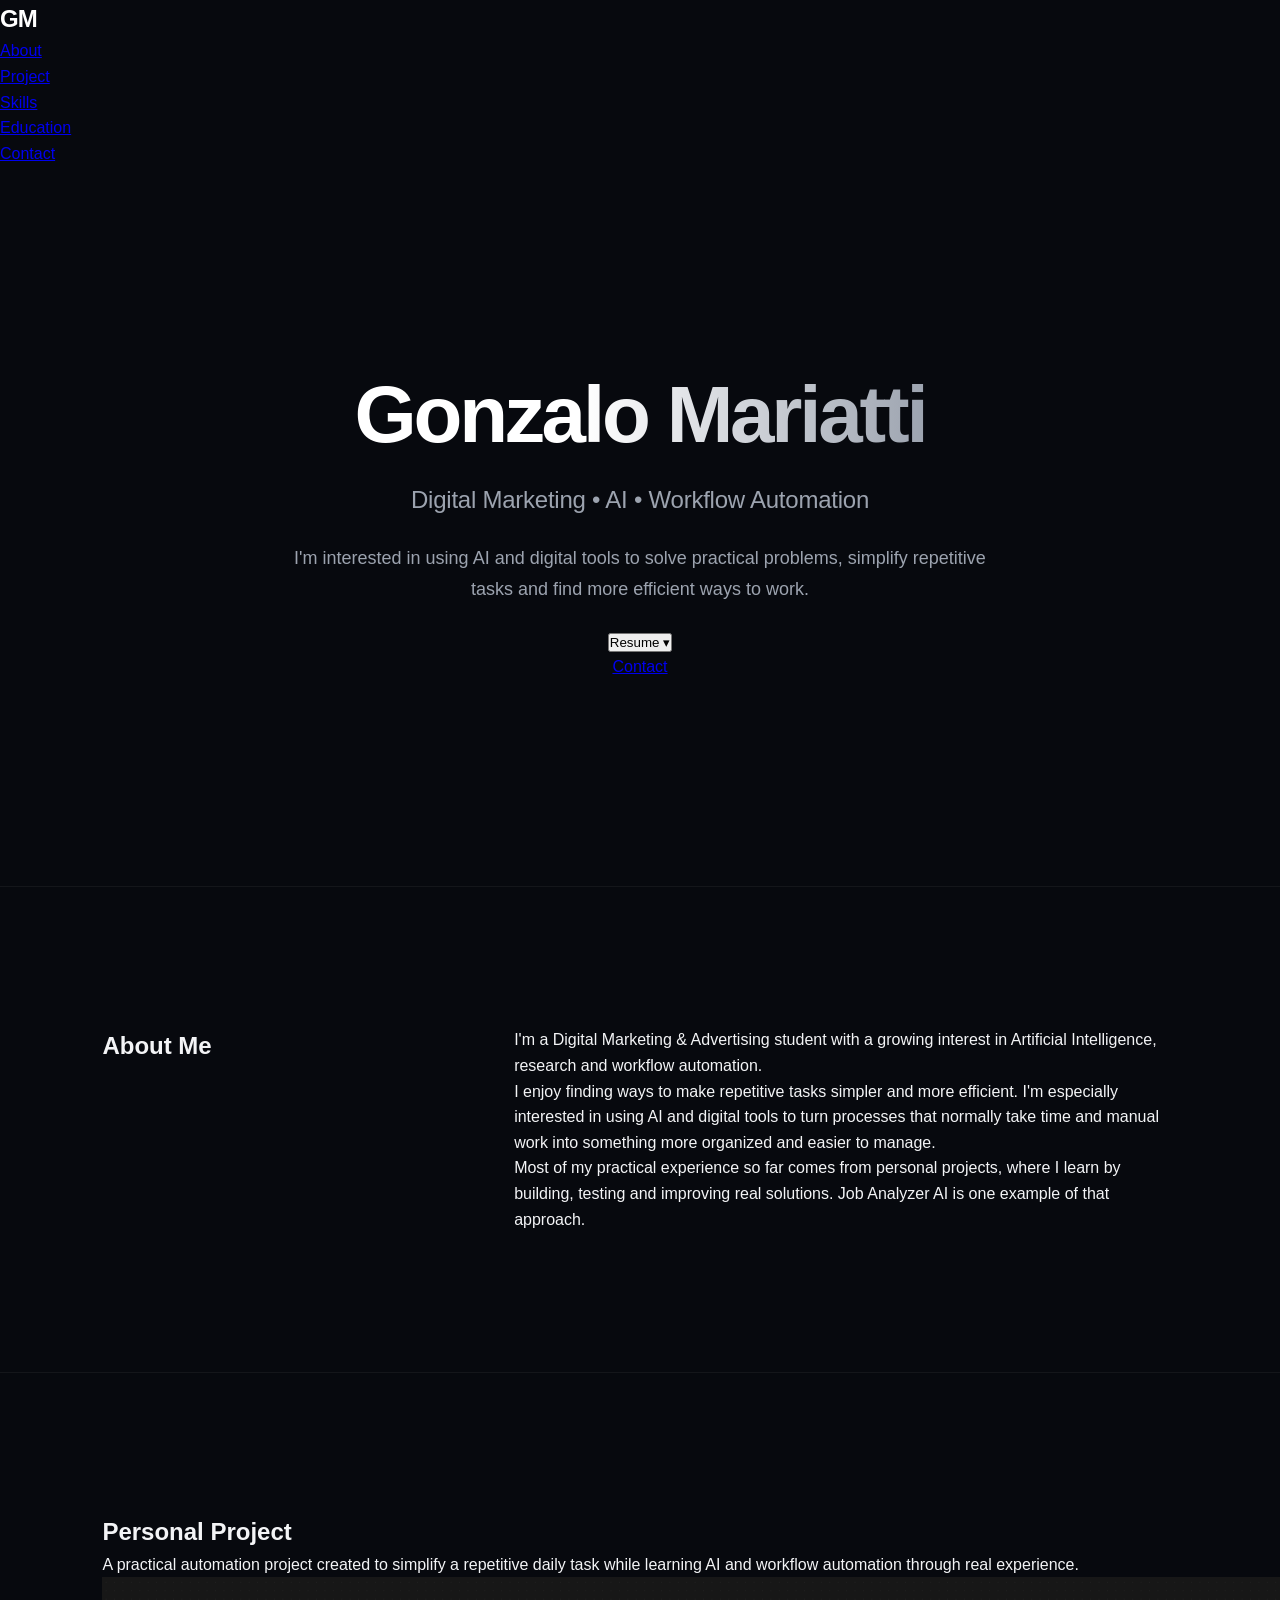
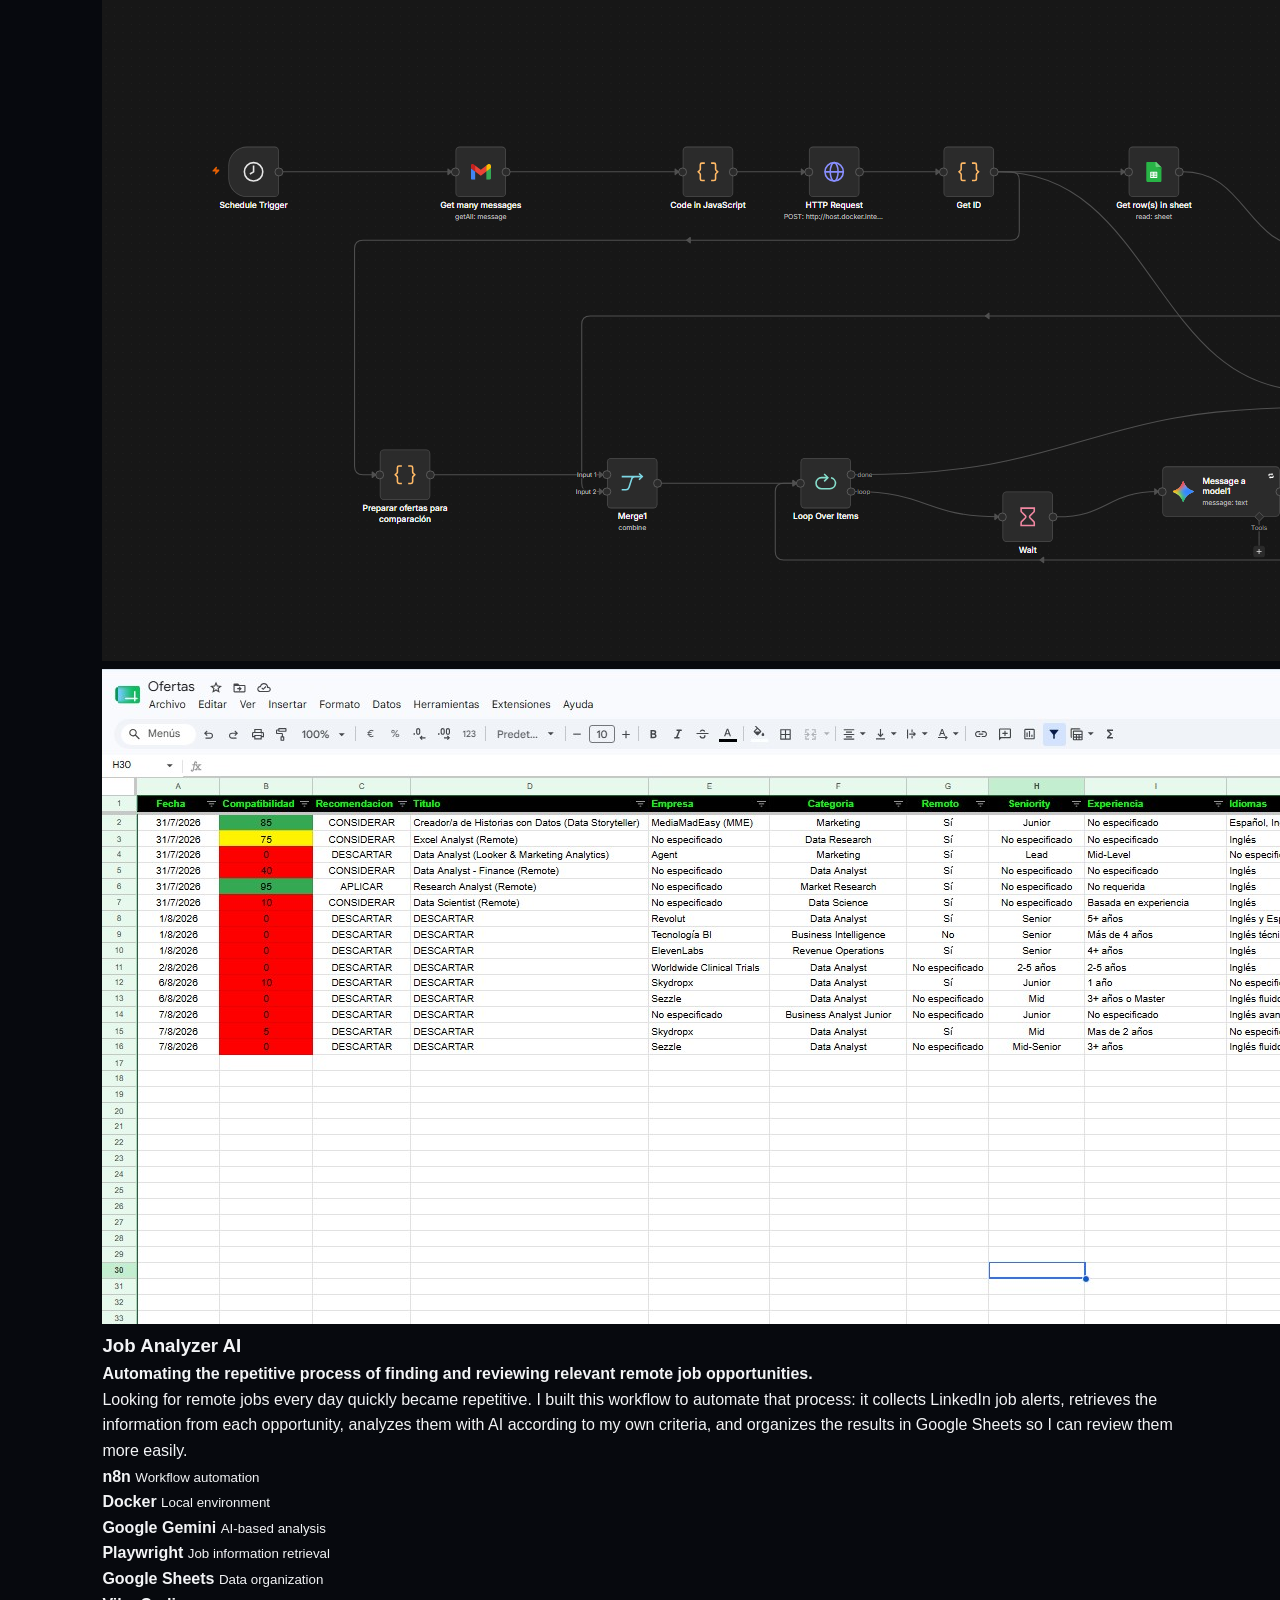
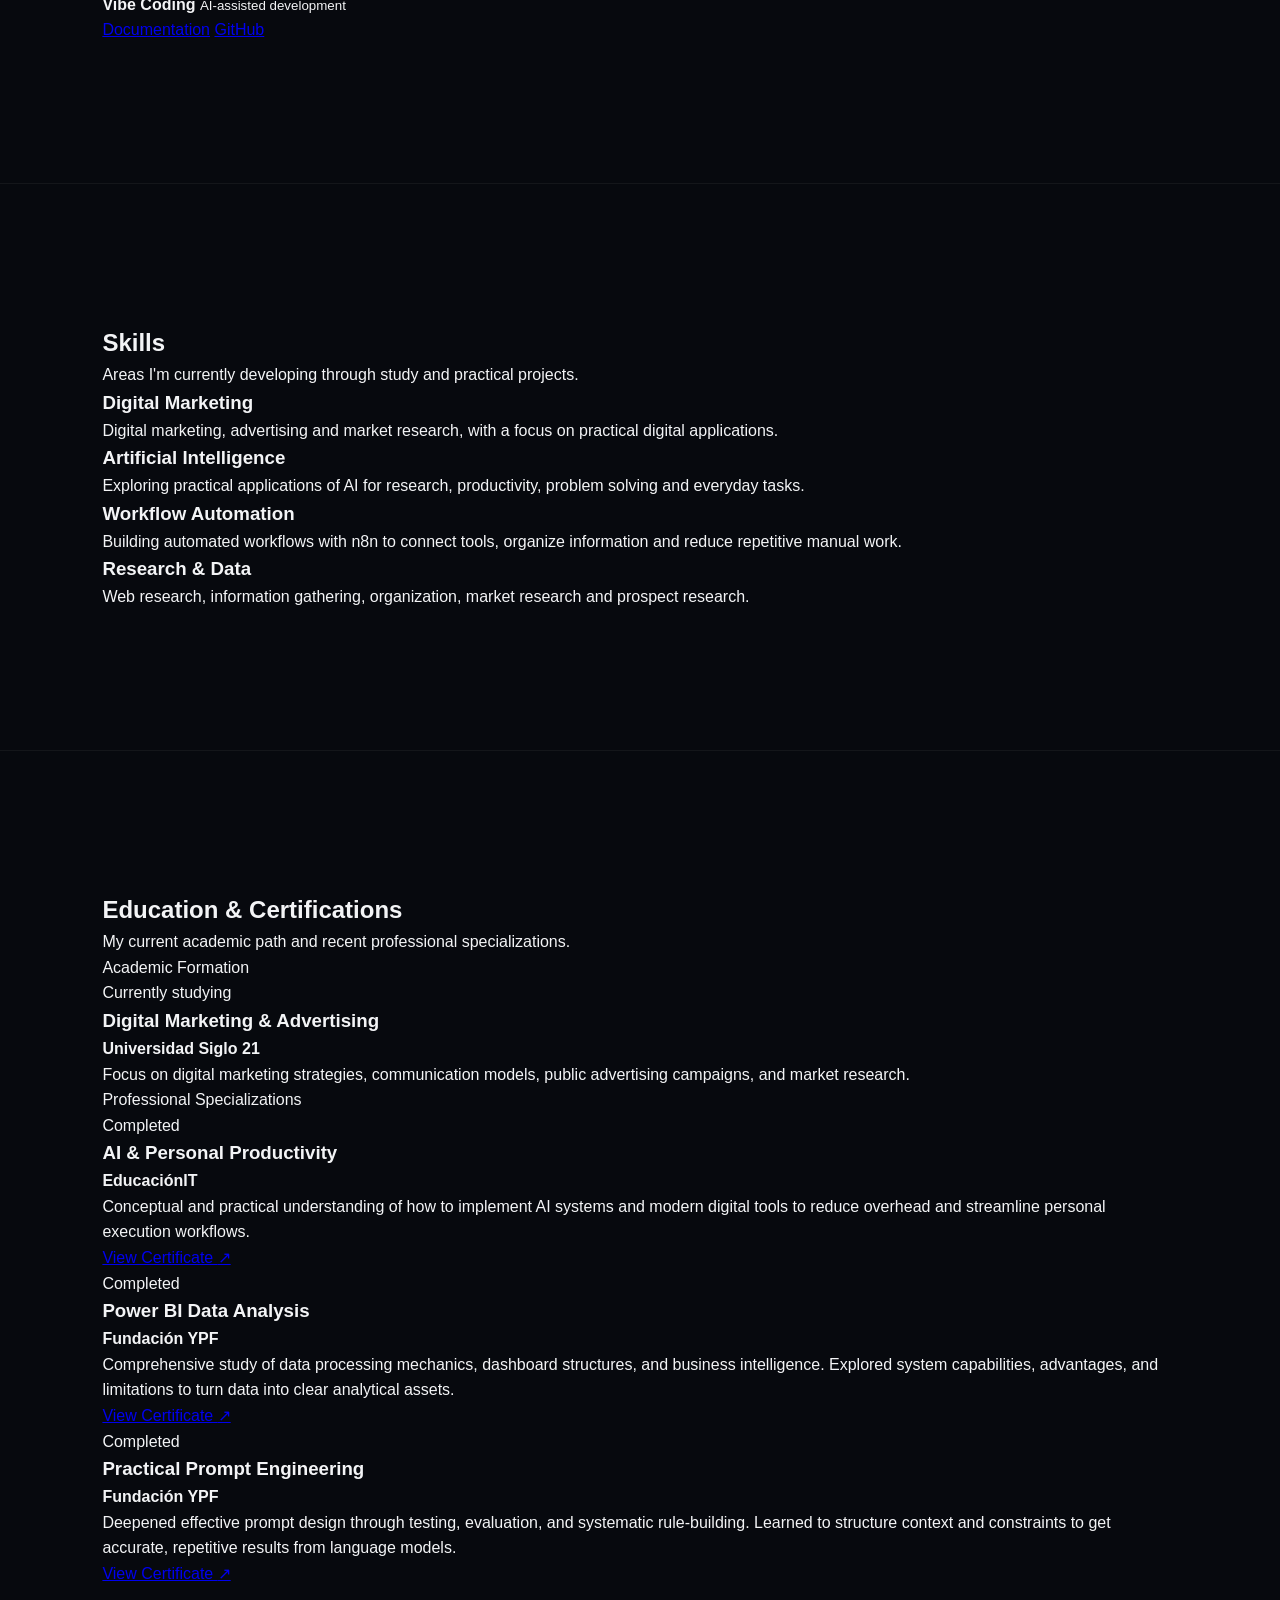
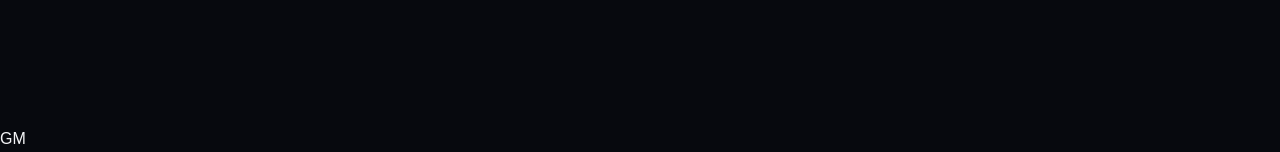
==== commit 01869e0b: "index.html" ====
--- a/index.html
+++ b/index.html
@@ -5,234 +5,220 @@
     <meta name="viewport" content="width=device-width, initial-scale=1.0">
     <meta name="description" content="Gonzalo Mariatti — Digital Marketing, Artificial Intelligence and Workflow Automation.">
     <title>Gonzalo Mariatti | Portfolio</title>
-    <link rel="stylesheet" href="style.css?v=2.0">
-    <link rel="preconnect" href="https://fonts.googleapis.com">
-    <link rel="preconnect" href="https://fonts.gstatic.com" crossorigin>
-    <link href="https://fonts.googleapis.com/css2?family=Inter:wght@400;500;600;700;800&display=swap" rel="stylesheet">
+    <link rel="stylesheet" href="style.css">
 </head>
 <body>
 
-    <!-- NAVIGATION -->
-    <nav class="nav-container">
-        <div class="logo">GM<span class="dot">.</span></div>
-        <ul class="nav-links">
-            <li><a href="#about" class="nav-item">About</a></li>
-            <li><a href="#project" class="nav-item">Project</a></li>
-            <li><a href="#skills" class="nav-item">Skills</a></li>
-            <li><a href="#education" class="nav-item">Education</a></li>
-            <li><a href="contact.html" class="nav-item nav-cta">Contact</a></li>
+    <!-- Navigation -->
+    <nav>
+        <div class="logo">GM</div>
+        <ul>
+            <li><a href="#about">About</a></li>
+            <li><a href="#project">Project</a></li>
+            <li><a href="#skills">Skills</a></li>
+            <li><a href="#education">Education</a></li>
+            <li><a href="contact.html">Contact</a></li>
         </ul>
     </nav>
 
-    <!-- HERO SECTION -->
+    <!-- Hero -->
     <section class="hero">
         <div class="hero-content">
-            <div class="hero-badge">Available for Opportunities</div>
             <h1>Gonzalo Mariatti</h1>
-            <h2>Digital Marketing <span class="divider">•</span> AI <span class="divider">•</span> Workflow Automation</h2>
-            <p>
-                I interpret technology as a tool to solve complex problems. Specialized in deploying artificial intelligence systems and automated workflows to eliminate friction and maximize operational efficiency.
-            </p>
-            <div class="hero-actions">
+            <h2>Digital Marketing • AI • Workflow Automation</h2>
+            <p>
+                I'm interested in using AI and digital tools to solve practical problems,
+                simplify repetitive tasks and find more efficient ways to work.
+            </p>
+            <div class="buttons">
+                <!-- Resume Dropdown -->
                 <div class="resume-dropdown">
-                    <button class="btn btn-secondary">
-                        Get Resume 
-                        <svg class="chevron" width="12" height="12" viewBox="0 0 24 24" fill="none" stroke="currentColor" stroke-width="2.5"><path d="M6 9l6 6 6-6"/></svg>
-                    </button>
+                    <button class="resume-button">Resume ▾</button>
                     <div class="resume-options">
-                        <a href="assets/documents/resume-es.pdf" target="_blank">
-                            <span class="flag">🇪🇸</span> Spanish Version
-                        </a>
-                        <a href="assets/documents/resume-en.pdf" target="_blank">
-                            <span class="flag">🇬🇧</span> English Version
-                        </a>
-                    </div>
-                </div>
-                <a href="contact.html" class="btn btn-primary">Let's Connect</a>
-            </div>
-        </div>
-    </section>
-
-    <!-- ABOUT ME -->
+                        <a href="assets/documents/resume-es.pdf" target="_blank">🇪🇸 Spanish Resume</a>
+                        <a href="assets/documents/resume-en.pdf" target="_blank">🇬🇧 English Resume</a>
+                    </div>
+                </div>
+                <a href="contact.html" class="hero-contact-btn">Contact</a>
+            </div>
+        </div>
+    </section>
+
+    <!-- About -->
     <section id="about" class="about">
-        <div class="section-title-block">
-            <span class="section-index">01 //</span>
+        <div class="about-title">
             <h2>About Me</h2>
         </div>
-        <div class="about-grid-content">
-            <p>
-                I am a Digital Marketing & Advertising student pivoting deeply into systems automation and Artificial Intelligence research. My approach bridges strategic communication with backend execution.
-            </p>
-            <p>
-                I engineer automated architectures that transform manual, time-consuming operations into smooth, programmatic systems. I focus heavily on reducing process friction and optimizing data workflows.
-            </p>
-            <p>
-                Every project I build is an iteration of real-world troubleshooting. From configuring local microservices to prompting large language models, I design solutions with scalability and precision in mind.
-            </p>
-        </div>
-    </section>
-
-    <!-- PERSONAL PROJECT -->
+        <div class="about-text">
+            <p>
+                I'm a Digital Marketing & Advertising student with a growing interest
+                in Artificial Intelligence, research and workflow automation.
+            </p>
+            <p>
+                I enjoy finding ways to make repetitive tasks simpler and more efficient.
+                I'm especially interested in using AI and digital tools to turn processes
+                that normally take time and manual work into something more organized
+                and easier to manage.
+            </p>
+            <p>
+                Most of my practical experience so far comes from personal projects,
+                where I learn by building, testing and improving real solutions.
+                Job Analyzer AI is one example of that approach.
+            </p>
+        </div>
+    </section>
+
+    <!-- Personal Project -->
     <section id="project" class="project">
-        <div class="section-title-block central">
-            <span class="section-index">// 02</span>
-            <h2>Featured System</h2>
-        </div>
-
-        <div class="project-grid-layout">
-            <div class="project-visuals">
-                <div class="img-wrapper">
-                    <img src="assets/images/workflw.png" alt="Job Analyzer AI workflow built with n8n">
-                </div>
-                <div class="img-wrapper">
-                    <img src="assets/images/sheet.png" alt="Google Sheets results from the Job Analyzer AI project">
-                </div>
-            </div>
-
-            <div class="project-details">
-                <div class="project-meta">Production Environment</div>
+        <div class="project-header">
+            <h2>Personal Project</h2>
+            <p>
+                A practical automation project created to simplify a repetitive daily
+                task while learning AI and workflow automation through real experience.
+            </p>
+        </div>
+
+        <div class="project-card">
+            <div class="project-image">
+                <img src="assets/images/workflw.png" alt="Job Analyzer AI workflow built with n8n">
+                <img src="assets/images/sheet.png" alt="Google Sheets results from the Job Analyzer AI project">
+            </div>
+
+            <div class="project-info">
                 <h3>Job Analyzer AI</h3>
-                <h4>Automating structured remote job scanning, data mining, and LLM triage.</h4>
+                <h4>Automating the repetitive process of finding and reviewing relevant remote job opportunities.</h4>
                 <p>
-                    Manually auditing job boards introduces operational inefficiency. I built an autonomous workflow that scrapes target LinkedIn job alerts via headless execution, orchestrates multi-agent filtering, and runs a semantic evaluation with AI models against predefined profiles to store normalized data seamlessly.
+                    Looking for remote jobs every day quickly became repetitive.
+                    I built this workflow to automate that process: it collects
+                    LinkedIn job alerts, retrieves the information from each
+                    opportunity, analyzes them with AI according to my own criteria,
+                    and organizes the results in Google Sheets so I can review
+                    them more easily.
                 </p>
 
-                <div class="tech-bento-grid">
-                    <div class="tech-bento-item">
+                <div class="tech-stack">
+                    <div class="tech-item">
                         <strong>n8n</strong>
-                        <small>Core Orchestration</small>
-                    </div>
-                    <div class="tech-bento-item">
+                        <small>Workflow automation</small>
+                    </div>
+                    <div class="tech-item">
                         <strong>Docker</strong>
-                        <small>Containerized Stack</small>
-                    </div>
-                    <div class="tech-bento-item">
+                        <small>Local environment</small>
+                    </div>
+                    <div class="tech-item">
                         <strong>Google Gemini</strong>
-                        <small>Semantic Triage</small>
-                    </div>
-                    <div class="tech-bento-item">
+                        <small>AI-based analysis</small>
+                    </div>
+                    <div class="tech-item">
                         <strong>Playwright</strong>
-                        <small>Headless Scraping</small>
-                    </div>
-                    <div class="tech-bento-item">
+                        <small>Job information retrieval</small>
+                    </div>
+                    <div class="tech-item">
                         <strong>Google Sheets</strong>
-                        <small>Data Warehouse</small>
-                    </div>
-                    <div class="tech-bento-item">
+                        <small>Data organization</small>
+                    </div>
+                    <div class="tech-item">
                         <strong>Vibe Coding</strong>
-                        <small>AI-Driven Speed</small>
-                    </div>
-                </div>
-
-                <div class="project-interactive-links">
-                    <a href="assets/documents/jobai.docx" target="_blank" class="text-link">
-                        Read Documentation <svg width="16" height="16" viewBox="0 0 24 24" fill="none" stroke="currentColor" stroke-width="2.5"><line x1="7" y1="17" x2="17" y2="7"></line><polyline points="7 7 17 7 17 17"></polyline></svg>
+                        <small>AI-assisted development</small>
+                    </div>
+                </div>
+
+                <div class="project-buttons">
+                    <a href="assets/documents/jobai.docx" target="_blank">Documentation</a>
+                    <a href="https://github.com" target="_blank">GitHub</a>
+                </div>
+            </div>
+        </div>
+    </section>
+
+    <!-- Skills -->
+    <section id="skills" class="skills">
+        <div class="section-header">
+            <h2>Skills</h2>
+            <p>Areas I'm currently developing through study and practical projects.</p>
+        </div>
+
+        <div class="skills-grid">
+            <div class="skill-card">
+                <h3>Digital Marketing</h3>
+                <p>Digital marketing, advertising and market research, with a focus on practical digital applications.</p>
+            </div>
+
+            <div class="skill-card">
+                <h3>Artificial Intelligence</h3>
+                <p>Exploring practical applications of AI for research, productivity, problem solving and everyday tasks.</p>
+            </div>
+
+            <div class="skill-card">
+                <h3>Workflow Automation</h3>
+                <p>Building automated workflows with n8n to connect tools, organize information and reduce repetitive manual work.</p>
+            </div>
+
+            <div class="skill-card">
+                <h3>Research & Data</h3>
+                <p>Web research, information gathering, organization, market research and prospect research.</p>
+            </div>
+        </div>
+    </section>
+
+    <!-- Education & Certifications -->
+    <section id="education" class="education">
+        <div class="section-header">
+            <h2>Education & Certifications</h2>
+            <p>My current academic path and recent professional specializations.</p>
+        </div>
+
+        <div class="education-grid">
+            <!-- Academic Column -->
+            <div class="education-group">
+                <span class="group-label">Academic Formation</span>
+                
+                <div class="education-card">
+                    <div class="card-status-badge">Currently studying</div>
+                    <h3>Digital Marketing & Advertising</h3>
+                    <h4>Universidad Siglo 21</h4>
+                    <p>Focus on digital marketing strategies, communication models, public advertising campaigns, and market research.</p>
+                </div>
+            </div>
+
+            <!-- Certifications Column -->
+            <div class="education-group">
+                <span class="group-label">Professional Specializations</span>
+
+                <div class="education-card">
+                    <div class="card-status-badge completed">Completed</div>
+                    <h3>AI & Personal Productivity</h3>
+                    <h4>EducaciónIT</h4>
+                    <p>Conceptual and practical understanding of how to implement AI systems and modern digital tools to reduce overhead and streamline personal execution workflows.</p>
+                    <a href="assets/documents/ProductividadIT.pdf" target="_blank" class="cert-link">
+                        View Certificate <span class="arrow">↗</span>
                     </a>
-                    <a href="https://github.com/gonzsa3" target="_blank" class="text-link">
-                        Source Repository <svg width="16" height="16" viewBox="0 0 24 24" fill="none" stroke="currentColor" stroke-width="2.5"><line x1="7" y1="17" x2="17" y2="7"></line><polyline points="7 7 17 7 17 17"></polyline></svg>
+                </div>
+
+                <div class="education-card">
+                    <div class="card-status-badge completed">Completed</div>
+                    <h3>Power BI Data Analysis</h3>
+                    <h4>Fundación YPF</h4>
+                    <p>Comprehensive study of data processing mechanics, dashboard structures, and business intelligence. Explored system capabilities, advantages, and limitations to turn data into clear analytical assets.</p>
+                    <a href="assets/documents/powerbicurso.pdf" target="_blank" class="cert-link">
+                        View Certificate <span class="arrow">↗</span>
                     </a>
                 </div>
-            </div>
-        </div>
-    </section>
-
-    <!-- SKILLS -->
-    <section id="skills" class="skills">
-        <div class="section-title-block central">
-            <span class="section-index">// 03</span>
-            <h2>Core Competencies</h2>
-        </div>
-
-        <div class="skills-matrix">
-            <div class="matrix-card">
-                <div class="matrix-icon">📊</div>
-                <h3>Digital Marketing</h3>
-                <p>Data-backed communication architectures, digital advertising models, advanced market validation, and research data acquisition.</p>
-            </div>
-            <div class="matrix-card">
-                <div class="matrix-icon">🤖</div>
-                <h3>Artificial Intelligence</h3>
-                <p>Systematic workflow deployment of LLMs, programmatic orchestration, advanced prompt framing, and context optimization.</p>
-            </div>
-            <div class="matrix-card">
-                <div class="matrix-icon">⚙️</div>
-                <h3>Workflow Automation</h3>
-                <p>Designing linear and branching logic inside self-hosted n8n infrastructure, service mapping, and data normalization.</p>
-            </div>
-            <div class="matrix-card">
-                <div class="matrix-icon">🔍</div>
-                <h3>Research & Analytics</h3>
-                <p>Deep OSINT web scraping, market tracking, target mapping, information synthesis, and structured reporting schemas.</p>
-            </div>
-        </div>
-    </section>
-
-    <!-- EDUCATION -->
-    <section id="education" class="education">
-        <div class="section-title-block central">
-            <span class="section-index">// 04</span>
-            <h2>Academic & Specializations</h2>
-        </div>
-
-        <div class="double-timeline-grid">
-            <!-- Academic Formation Column -->
-            <div class="timeline-column">
-                <h3 class="column-header-title">Academic Formation</h3>
-                
-                <div class="timeline-node-card">
-                    <span class="status-indicator progression">Active Timeline</span>
-                    <div class="node-time">Universidad Siglo 21</div>
-                    <h4>Digital Marketing & Advertising</h4>
-                    <p>Advanced study of corporate communication matrixes, user behavioral psychology, and consumer audience validation channels.</p>
-                </div>
-            </div>
-
-            <!-- Professional Certifications Column -->
-            <div class="timeline-column">
-                <h3 class="column-header-title">Professional Certifications</h3>
-
-                <div class="timeline-node-card">
-                    <span class="status-indicator standard">Verified</span>
-                    <div class="node-time">EducaciónIT</div>
-                    <h4>AI & Enterprise Productivity</h4>
-                    <p>Configuring multi-model environments and automated workflows to accelerate operational outputs and data ingestion.</p>
-                </div>
-
-                <div class="timeline-node-card">
-                    <span class="status-indicator ypf">Fundación YPF</span>
-                    <div class="node-time">Business Intelligence</div>
-                    <h4>Power BI Data Analysis</h4>
-                    <p>Advanced extract, transform, and load (ETL) pipelines, data modeling, DAX querying, and interactive metric deployment.</p>
-                    <a href="assets/documents/powerbicurso.pdf" target="_blank" class="node-secure-link">
-                        Secure Credential <span class="link-arrow">↗</span>
+
+                <div class="education-card">
+                    <div class="card-status-badge completed">Completed</div>
+                    <h3>Practical Prompt Engineering</h3>
+                    <h4>Fundación YPF</h4>
+                    <p>Deepened effective prompt design through testing, evaluation, and systematic rule-building. Learned to structure context and constraints to get accurate, repetitive results from language models.</p>
+                    <a href="assets/documents/promptcurso.pdf" target="_blank" class="cert-link">
+                        View Certificate <span class="arrow">↗</span>
                     </a>
                 </div>
-
-                <div class="timeline-node-card">
-                    <span class="status-indicator ypf">Fundación YPF</span>
-                    <div class="node-time">Prompt Engineering</div>
-                    <h4>Practical Prompt Design</h4>
-                    <p>Engineering complex context boundaries, behavioral constraints, few-shot conditioning, and algorithmic outputs from language models.</p>
-                    <a href="assets/documents/promptcurso.pdf" target="_blank" class="node-secure-link">
-                        Secure Credential <span class="link-arrow">↗</span>
-                    </a>
-                </div>
-            </div>
-        </div>
-    </section>
-
-    <!-- FOOTER -->
-    <footer class="footer-system">
-        <div class="footer-inner">
-            <div class="footer-brand">GM<span class="dot">.</span></div>
-            <p class="footer-legal">&copy; 2026 Gonzalo Mariatti. Compiled for maximum system performance.</p>
-            <div class="footer-tags">
-                <span>STRATEGY</span>
-                <span>AUTOMATION</span>
-                <span>INTELLIGENCE</span>
-            </div>
-        </div>
-    </footer>
-
-</body>
-</html>
+            </div>
+        </div>
+    </section>
+
+    <!-- Footer -->
+    <footer class="main-footer">
+        <div class="footer-content">
+            <span class="footer-logo">GM</span>
--- a/style.css
+++ b/style.css
@@ -1,24 +1,31 @@
 /* =========================================================
-   DESIGN SYSTEM & VARIABLES
-========================================================= */
+   ULTRA-PREMIUM DEEP DARK PORTFOLIO STYLING SHEET
+========================================================= */
+
 :root {
-    --primary: #14532D;
-    --primary-hover: #166534;
-    --primary-light: #F0FDF4;
-    --primary-border: #DCFCE7;
-    --bg: #FAFAFA;
-    --white: #FFFFFF;
-    --text-main: #1F2937;
-    --text-muted: #4B5563;
-    --text-light: #6B7280;
-    --border-tenuous: rgba(20, 83, 45, 0.08);
+    --bg-main: #07090E;
+    --bg-surface: #0E131F;
+    --bg-surface-hover: #141B2D;
     
-    --font-main: 'Inter', sans-serif;
-    --transition-premium: 500ms cubic-bezier(0.16, 1, 0.3, 1);
-}
-
-/* =========================================================
-   RESET & BASE
+    --accent-core: #10B981;
+    --accent-glow: rgba(16, 185, 129, 0.15);
+    --accent-border: rgba(16, 185, 129, 0.25);
+    
+    --text-pure: #FFFFFF;
+    --text-high: #F3F4F6;
+    --text-mid: #9CA3AF;
+    --text-low: #6B7280;
+    
+    --border-subtle: rgba(255, 255, 255, 0.05);
+    --border-focus: rgba(255, 255, 255, 0.12);
+    
+    --font-global: 'Inter', sans-serif;
+    --bezier-premium: cubic-bezier(0.16, 1, 0.3, 1);
+    --transition-speed: 400ms;
+}
+
+/* =========================================================
+   CORE FRAMEWORK RE-ENGINEERING
 ========================================================= */
 * {
     margin: 0;
@@ -28,75 +35,106 @@
 
 html {
     scroll-behavior: smooth;
+    background-color: var(--bg-main);
 }
 
 body {
-    font-family: var(--font-main);
-    background: var(--bg);
-    color: var(--text-main);
+    font-family: var(--font-global);
+    color: var(--text-high);
+    background-color: var(--bg-main);
     line-height: 1.6;
     -webkit-font-smoothing: antialiased;
 }
 
-a {
-    color: inherit;
-    text-decoration: none;
-}
-
-img {
-    max-width: 100%;
-    display: block;
-}
-
-/* =========================================================
-   NAVIGATION
-========================================================= */
-nav {
+/* Custom Scrollbar for Premium Feel */
+::-webkit-scrollbar {
+    width: 8px;
+}
+::-webkit-scrollbar-track {
+    background: var(--bg-main);
+}
+::-webkit-scrollbar-thumb {
+    background: var(--bg-surface);
+    border-radius: 4px;
+    border: 2px solid var(--bg-main);
+}
+::-webkit-scrollbar-thumb:hover {
+    background: var(--accent-border);
+}
+
+/* =========================================================
+   NAVIGATION DESIGN ARCHITECTURE
+========================================================= */
+.nav-container {
     display: flex;
     justify-content: space-between;
     align-items: center;
-    padding: 30px 10%;
-    background: var(--bg);
+    padding: 30px 8%;
+    background: linear-gradient(to bottom, var(--bg-main) 60%, transparent);
+    position: sticky;
+    top: 0;
+    z-index: 100;
+    backdrop-filter: blur(12px);
 }
 
 .logo {
     font-size: 24px;
-    font-weight: 700;
-    color: var(--primary);
-    letter-spacing: -0.03em;
-}
-
-nav ul {
+    font-weight: 800;
+    color: var(--text-pure);
+    letter-spacing: -0.04em;
+}
+
+.logo .dot {
+    color: var(--accent-core);
+}
+
+.nav-links {
     display: flex;
     align-items: center;
     list-style: none;
-    gap: 40px;
-}
-
-nav a {
-    color: var(--text-light);
+    gap: 36px;
+}
+
+.nav-item {
+    color: var(--text-mid);
     font-weight: 500;
-    font-size: 15px;
-    transition: color var(--transition-premium);
-}
-
-nav a:hover {
-    color: var(--primary);
-}
-
-/* =========================================================
-   HERO & GENERAL BUTTONS
+    font-size: 14px;
+    text-decoration: none;
+    transition: color var(--transition-speed) var(--bezier-premium);
+}
+
+.nav-item:hover {
+    color: var(--text-pure);
+}
+
+/* Fix for the invisible Contact Button */
+.nav-cta {
+    background: rgba(255, 255, 255, 0.04);
+    border: 1px solid var(--border-focus);
+    padding: 8px 18px;
+    border-radius: 6px;
+    color: var(--text-pure) !important;
+    transition: background var(--transition-speed) var(--bezier-premium), border-color var(--transition-speed) var(--bezier-premium);
+}
+
+.nav-cta:hover {
+    background: var(--accent-glow);
+    border-color: var(--accent-core);
+}
+
+/* =========================================================
+   HERO OPERATIONS LAYER
 ========================================================= */
 .hero {
     min-height: 80vh;
     display: flex;
     justify-content: center;
     align-items: center;
-    padding: 60px 10%;
+    padding: 40px 8%;
 }
 
 .hero-content {
-    max-width: 800px;
+    max-width: 840px;
     display: flex;
     flex-direction: column;
     align-items: center;
@@ -104,963 +142,577 @@
     gap: 24px;
 }
 
+.hero-badge {
+    font-size: 11px;
+    font-weight: 600;
+    text-transform: uppercase;
+    letter-spacing: 0.12em;
+    color: var(--accent-core);
+    background: var(--accent-glow);
+    padding: 6px 16px;
+    border-radius: 20px;
+    border: 1px solid rgba(16, 185, 129, 0.2);
+}
+
 .hero-content h1 {
-    font-size: 68px;
-    color: var(--primary);
-    letter-spacing: -0.03em;
-    line-height: 1.1;
-    font-weight: 700;
+    font-size: 80px;
+    color: var(--text-pure);
+    letter-spacing: -0.04em;
+    line-height: 1.05;
+    font-weight: 800;
+    background: linear-gradient(to right, var(--text-pure) 40%, var(--text-mid));
+    -webkit-background-clip: text;
+    -webkit-text-fill-color: transparent;
 }
 
 .hero-content h2 {
     font-size: 24px;
     font-weight: 400;
-    color: var(--text-light);
+    color: var(--text-mid);
     letter-spacing: -0.01em;
 }
 
+.hero-content h2 .divider {
+    color: rgba(255, 255, 255, 0.15);
+    margin: 0 8px;
+}
+
 .hero-content p {
-    max-width: 680px;
+    max-width: 720px;
     font-size: 18px;
     line-height: 1.7;
-    color: var(--text-muted);
-}
-
-.buttons {
+    color: var(--text-mid);
+}
+
+.hero-actions {
     display: flex;
     justify-content: center;
     align-items: center;
-    gap: 24px;
-    margin-top: 12px;
-}
-
-.buttons > a {
-    background: var(--primary);
-    color: var(--white);
-    padding: 14px 32px;
-    border-radius: 8px;
+    gap: 16px;
+    margin-top: 16px;
+}
+
+/* Symmetric Buttons Standard */
+.btn {
+    display: inline-flex;
+    align-items: center;
+    justify-content: center;
+    height: 46px;
+    padding: 0 28px;
+    border-radius: 6px;
+    font-size: 14px;
     font-weight: 600;
-    font-size: 15px;
-    transition: background var(--transition-premium);
-}
-
-.buttons > a:hover {
-    background: var(--primary-hover);
+    cursor: pointer;
+    text-decoration: none;
+    font-family: var(--font-global);
+    transition: all var(--transition-speed) var(--bezier-premium);
+}
+
+.btn-primary {
+    background: var(--accent-core);
+    color: var(--bg-main);
+    border: 1px solid var(--accent-core);
+}
+
+.btn-primary:hover {
+    background: #059669;
+    border-color: #059669;
+    box-shadow: 0 0 25px rgba(16, 185, 129, 0.3);
+}
+
+.btn-secondary {
+    background: var(--bg-surface);
+    color: var(--text-pure);
+    border: 1px solid var(--border-focus);
+}
+
+.btn-secondary:hover {
+    background: var(--bg-surface-hover);
+    border-color: var(--text-low);
+}
+
+.chevron {
+    margin-left: 8px;
+    transition: transform var(--transition-speed) var(--bezier-premium);
 }
 
 .resume-dropdown {
     position: relative;
 }
 
-.resume-button {
-    background: transparent;
-    border: 1px solid var(--border-tenuous);
-    color: var(--text-main);
-    padding: 14px 28px;
-    border-radius: 8px;
-    font-family: var(--font-main);
-    font-weight: 600;
-    font-size: 15px;
-    cursor: pointer;
-    transition: border-color var(--transition-premium), background var(--transition-premium);
-}
-
-.resume-dropdown:hover .resume-button {
-    border-color: var(--primary);
-    background: var(--white);
+.resume-dropdown:hover .chevron {
+    transform: rotate(180deg);
 }
 
 .resume-options {
     position: absolute;
-    top: 110%;
+    top: calc(100% + 6px);
     left: 50%;
-    transform: translateX(-50%);
-    background: var(--white);
-    border: 1px solid var(--border-tenuous);
+    transform: translateX(-50%) translateY(10px);
+    background: var(--bg-surface);
+    border: 1px solid var(--border-subtle);
     border-radius: 8px;
-    min-width: 180px;
+    min-width: 190px;
     opacity: 0;
     pointer-events: none;
-    transition: opacity var(--transition-premium);
-    box-shadow: 0 10px 30px rgba(0, 0, 0, 0.04);
-    z-index: 10;
+    transition: all var(--transition-speed) var(--bezier-premium);
+    box-shadow: 0 15px 40px rgba(0, 0, 0, 0.5);
+    z-index: 50;
+    padding: 6px 0;
 }
 
 .resume-dropdown:hover .resume-options {
     opacity: 1;
     pointer-events: auto;
+    transform: translateX(-50%) translateY(0);
 }
 
 .resume-options a {
-    display: block;
-    padding: 12px 20px;
+    display: flex;
+    align-items: center;
+    gap: 12px;
+    padding: 10px 18px;
+    font-size: 13px;
+    color: var(--text-mid);
+    font-weight: 500;
+    text-decoration: none;
+    transition: all var(--transition-speed) var(--bezier-premium);
+}
+
+.resume-options a:hover {
+    background: var(--bg-surface-hover);
+    color: var(--text-pure);
+}
+
+.resume-options .flag {
     font-size: 14px;
-    color: var(--text-muted);
-    font-weight: 500;
-    transition: background var(--transition-premium), color var(--transition-premium);
-}
-
-.resume-options a:hover {
-    background: var(--primary-light);
-    color: var(--primary);
-}
-
-/* =========================================================
-   ABOUT (Whitespace Layout)
-========================================================= */
+}
+
+/* =========================================================
+   SECTION STRUCTURAL MATRIX (LINES & WHITE-SPACE)
+========================================================= */
+.about, .project, .skills, .education {
+    padding: 140px 8%;
+    border-top: 1px solid var(--border-subtle);
+}
+
+.section-title-block {
+    display: flex;
+    flex-direction: column;
+    gap: 8px;
+    margin-bottom: 60px;
+}
+
+.section-title-block.central {
+    text-align: center;
+    align-items: center;
+}
+
+.section-index {
+    font-size: 12px;
+    font-weight: 700;
+    font-family: monospace;
+    color: var(--accent-core);
+    letter-spacing: 0.1em;
+}
+
+.section-title-block h2 {
+    font-size: 38px;
+    font-weight: 800;
+    color: var(--text-pure);
+    letter-spacing: -0.03em;
+}
+
+/* About Grid Layout */
 .about {
     display: grid;
     grid-template-columns: 1fr 2fr;
     gap: 80px;
-    padding: 120px 10%;
-    border-top: 1px solid var(--border-tenuous);
-}
-
-.about-title h2 {
-    font-size: 36px;
-    color: var(--primary);
-    letter-spacing: -0.02em;
-    font-weight: 700;
-}
-
-.about-text p {
+}
+
+.about-grid-content {
+    display: flex;
+    flex-direction: column;
+    gap: 24px;
+}
+
+.about-grid-content p {
     font-size: 18px;
     line-height: 1.8;
-    color: var(--text-muted);
-    margin-bottom: 24px;
-}
-
-.about-text p:last-child {
-    margin-bottom: 0;
-}
-/* =========================================================
-   PROJECT (Bento Layout Refined)
-========================================================= */
-.project {
-    padding: 120px 10%;
-    border-top: 1px solid var(--border-tenuous);
-}
-
-.project-header {
-    text-align: center;
-    max-width: 650px;
-    margin: 0 auto 60px;
-}
-
-.project-header h2 {
-    font-size: 36px;
-    color: var(--primary);
-    letter-spacing: -0.02em;
-    margin-bottom: 16px;
-    font-weight: 700;
-}
-
-.project-header p {
-    font-size: 18px;
-    color: var(--text-light);
-}
-
-.project-card {
+    color: var(--text-mid);
+}
+
+/* =========================================================
+   FEATURED SYSTEM (BENTO-ENGINEERED)
+========================================================= */
+.project-grid-layout {
     display: grid;
-    grid-template-columns: 1.1fr 1fr;
-    gap: 60px;
-    align-items: start;
-    background: transparent;
-    padding: 0;
-}
-
-.project-image {
+    grid-template-columns: 1fr 1fr;
+    gap: 80px;
+    align-items: center;
+}
+
+.project-visuals {
     display: flex;
     flex-direction: column;
     gap: 24px;
 }
 
-.project-image img {
+.img-wrapper {
+    background: var(--bg-surface);
+    border: 1px solid var(--border-subtle);
+    border-radius: 10px;
+    padding: 12px;
+    transition: all var(--transition-speed) var(--bezier-premium);
+}
+
+.img-wrapper img {
     width: 100%;
-    border-radius: 12px;
-    border: 1px solid var(--border-tenuous);
-    transition: border-color var(--transition-premium);
-}
-
-.project-card:hover .project-image img {
-    border-color: rgba(20, 83, 45, 0.2);
-}
-
-.project-info h3 {
-    font-size: 28px;
-    color: var(--primary);
-    margin-bottom: 12px;
+    border-radius: 6px;
+    opacity: 0.85;
+    transition: opacity var(--transition-speed) var(--bezier-premium);
+}
+
+.img-wrapper:hover {
+    border-color: var(--accent-border);
+    background: rgba(20, 27, 45, 0.4);
+    box-shadow: 0 10px 30px rgba(16, 185, 129, 0.03);
+}
+
+.img-wrapper:hover img {
+    opacity: 1;
+}
+
+.project-meta {
+    font-size: 11px;
+    font-weight: 700;
+    text-transform: uppercase;
+    letter-spacing: 0.1em;
+    color: var(--text-low);
+    margin-bottom: 8px;
+}
+
+.project-details h3 {
+    font-size: 32px;
+    font-weight: 800;
+    color: var(--text-pure);
     letter-spacing: -0.02em;
-    font-weight: 700;
-}
-
-.project-info h4 {
+    margin-bottom: 8px;
+}
+
+.project-details h4 {
     font-size: 16px;
     font-weight: 500;
-    color: var(--text-light);
+    color: var(--text-mid);
     margin-bottom: 24px;
-    line-height: 1.5;
-}
-
-.project-info p {
-    font-size: 17px;
+}
+
+.project-details p {
+    font-size: 16px;
     line-height: 1.7;
-    color: var(--text-muted);
+    color: var(--text-mid);
     margin-bottom: 32px;
 }
 
-/* Technology Grid - Micro-cards */
-.tech-stack {
+/* Bento Tech Stack Grid */
+.tech-bento-grid {
     display: grid;
     grid-template-columns: repeat(2, 1fr);
-    gap: 16px;
-    margin-bottom: 40px;
-}
-
-.tech-item {
-    display: flex;
-    flex-direction: column;
-    gap: 2px;
-    padding: 16px;
-    background: var(--white);
-    border: 1px solid var(--border-tenuous);
+    gap: 12px;
+    margin-bottom: 36px;
+}
+
+.tech-bento-item {
+    padding: 14px 18px;
+    background: var(--bg-surface);
+    border: 1px solid var(--border-subtle);
     border-radius: 8px;
-    transition: border-color var(--transition-premium), background var(--transition-premium);
-}
-
-.tech-item:hover {
-    border-color: var(--primary);
-    background: var(--primary-light);
-}
-
-.tech-item strong {
+    transition: all var(--transition-speed) var(--bezier-premium);
+}
+
+.tech-bento-item:hover {
+    border-color: var(--accent-core);
+    background: var(--bg-surface-hover);
+    transform: translateX(4px);
+}
+
+.tech-bento-item strong {
+    display: block;
     font-size: 14px;
-    color: var(--primary);
+    color: var(--text-pure);
     font-weight: 600;
 }
 
-.tech-item small {
+.tech-bento-item small {
     font-size: 12px;
-    color: var(--text-light);
-}
-
-/* Enlaces Orgánicos con Subrayado Dinámico */
-.project-buttons {
-    display: flex;
-    gap: 32px;
-}
-
-.project-buttons a, .cert-link {
+    color: var(--text-low);
+}
+
+/* Link Actions */
+.project-interactive-links {
+    display: flex;
+    gap: 36px;
+}
+
+.text-link {
     display: inline-flex;
     align-items: center;
-    font-size: 15px;
+    gap: 6px;
+    font-size: 14px;
     font-weight: 600;
-    color: var(--primary);
+    color: var(--accent-core);
+    text-decoration: none;
     position: relative;
-    padding-bottom: 4px;
-    transition: color var(--transition-premium);
-}
-
-.project-buttons a::after, .cert-link::after {
+    padding-bottom: 2px;
+}
+
+.text-link svg {
+    transition: transform var(--transition-speed) var(--bezier-premium);
+}
+
+.text-link::after {
     content: '';
     position: absolute;
     bottom: 0;
     left: 0;
     width: 0;
     height: 1.5px;
-    background-color: var(--primary);
-    transition: width var(--transition-premium);
-}
-
-.project-buttons a:hover::after, .cert-link:hover::after {
+    background-color: var(--accent-core);
+    transition: width var(--transition-speed) var(--bezier-premium);
+}
+
+.text-link:hover::after {
     width: 100%;
 }
 
-/* =========================================================
-   SKILLS & EDUCATION (Minimalist Lines Structure)
-========================================================= */
-.skills, .education {
-    padding: 120px 10%;
-    border-top: 1px solid var(--border-tenuous);
-}
-
-.section-header {
-    text-align: center;
-    max-width: 650px;
-    margin: 0 auto 60px;
-}
-
-.section-header h2 {
-    font-size: 36px;
-    color: var(--primary);
-    letter-spacing: -0.02em;
-    margin-bottom: 16px;
-    font-weight: 700;
-}
-
-.section-header p {
-    font-size: 18px;
-    color: var(--text-light);
-}
-
-.skills-grid, .education-grid {
+.text-link:hover svg {
+    transform: translate(2px, -2px);
+}
+
+/* =========================================================
+   COMPETENT SKILLS SYSTEM (LIQUID MATRICES)
+========================================================= */
+.skills-matrix {
     display: grid;
     grid-template-columns: repeat(2, 1fr);
-    gap: 40px;
-    max-width: 1100px;
+    gap: 24px;
+    max-width: 1200px;
     margin: 0 auto;
 }
 
-.skill-card, .education-card {
-    background: transparent;
-    padding: 32px;
-    border-radius: 0;
-    border: none;
-    border-left: 1px solid var(--border-tenuous);
-    box-shadow: none;
-    transition: border-left-color var(--transition-premium);
-}
-
-.skill-card:hover, .education-card:hover {
-    border-left-color: var(--primary);
-    transform: none;
-    box-shadow: none;
-}
-
-.skill-card h3, .education-card h3 {
+.matrix-card {
+    background: var(--bg-surface);
+    border: 1px solid var(--border-subtle);
+    padding: 36px;
+    border-radius: 12px;
+    transition: all var(--transition-speed) var(--bezier-premium);
+}
+
+.matrix-card:hover {
+    border-color: var(--accent-border);
+    background: var(--bg-surface-hover);
+    box-shadow: 0 15px 35px rgba(0, 0, 0, 0.3), 0 0 20px var(--accent-glow);
+}
+
+.matrix-icon {
+    font-size: 24px;
+    margin-bottom: 16px;
+}
+
+.matrix-card h3 {
     font-size: 20px;
-    color: var(--primary);
-    margin-bottom: 12px;
-    font-weight: 600;
-}
-
-.skill-card p, .education-card p {
-    font-size: 16px;
-    color: var(--text-muted);
+    color: var(--text-pure);
+    margin-bottom: 10px;
+    font-weight: 700;
+}
+
+.matrix-card p {
+    font-size: 15px;
+    color: var(--text-mid);
     line-height: 1.6;
 }
 
-/* Componentes Especiales de Educación */
-.education-group {
+/* =========================================================
+   EDUCATION DESIGN PROTOCOL (DOUBLE TIMELINE)
+========================================================= */
+.double-timeline-grid {
+    display: grid;
+    grid-template-columns: 1fr 1fr;
+    gap: 48px;
+    max-width: 1200px;
+    margin: 0 auto;
+}
+
+.timeline-column {
     display: flex;
     flex-direction: column;
-    gap: 32px;
-}
-
-.group-label {
-    font-size: 13px;
+    gap: 20px;
+}
+
+.column-header-title {
+    font-size: 14px;
     font-weight: 700;
     text-transform: uppercase;
     letter-spacing: 0.1em;
-    color: var(--text-light);
-    padding-left: 32px;
-}
-
-.card-status-badge {
-    display: inline-block;
-    font-size: 11px;
-    font-weight: 700;
-    text-transform: uppercase;
-    letter-spacing: 0.05em;
-    color: #B45309;
-    background: #FEF3C7;
-    padding: 4px 10px;
-    border-radius: 4px;
-    margin-bottom: 16px;
-}
-
-.card-status-badge.completed {
-    color: #15803D;
-    background: #DCFCE7;
-}
-
-.education-card h4 {
-    font-size: 15px;
-    font-weight: 500;
-    color: var(--text-light);
-    margin-bottom: 12px;
-}
-
-.education-card p {
-    margin-bottom: 16px;
-}
-
-.cert-link .arrow {
-    display: inline-block;
-    margin-left: 4px;
-    transition: transform var(--transition-premium);
-}
-
-.cert-link:hover .arrow {
-    transform: translate(2px, -2px);
-}
-
-/* =========================================================
-   MAIN FOOTER
-========================================================= */
-.main-footer {
-    padding: 60px 10%;
-    border-top: 1px solid var(--border-tenuous);
-    background: var(--bg);
-}
-
-.footer-content {
+    color: var(--text-low);
+    margin-bottom: 8px;
+    border-bottom: 1px solid var(--border-subtle);
+    padding-bottom: 10px;
+}
+
+.timeline-node-card {
+    background: var(--bg-surface);
+    border: 1px solid var(--border-subtle);
+    padding: 32px;
+    border-radius: 12px;
     display: flex;
     flex-direction: column;
-    align-items: center;
-    gap: 16px;
-    text-align: center;
-}
-
-.footer-logo {
-    font-size: 20px;
-    font-weight: 700;
-    color: var(--primary);
-    letter-spacing: -0.02em;
-}
-
-.main-footer p {
-    font-size: 14px;
-    color: var(--text-light);
-}
-
-.footer-tagline {
-    font-size: 13px;
-    font-weight: 500;
-    color: var(--text-muted);
-}
-/* =========================================================
-   HERO INTERACTIVE SECTION
-========================================================= */
-.hero {
-    min-height: 75vh;
-    display: flex;
-    justify-content: center;
-    align-items: center;
-    padding: 40px 10%;
-}
-
-.hero-content {
-    max-width: 800px;
-    display: flex;
-    flex-direction: column;
-    align-items: center;
-    text-align: center;
-    gap: 28px;
-}
-
-.hero-content h1 {
-    font-size: 72px;
-    color: var(--primary-core);
-    letter-spacing: -0.04em;
-    line-height: 1.1;
-    font-weight: 800;
-}
-
-.hero-content h2 {
-    font-size: 26px;
-    font-weight: 500;
-    color: var(--text-body);
-    letter-spacing: -0.01em;
-}
-
-.hero-content p {
-    max-width: 700px;
-    font-size: 19px;
-    line-height: 1.7;
-    color: var(--text-muted);
-}
-
-/* Contenedor de Botones - Alineación Perfecta */
-.buttons {
-    display: flex;
-    justify-content: center;
-    align-items: center;
-    gap: 16px;
-    margin-top: 12px;
-}
-
-/* Enlace Contacto Base */
-.buttons > a {
-    display: inline-flex;
-    align-items: center;
-    justify-content: center;
-    height: 48px;
-    padding: 0 32px;
-    background: var(--primary-core);
-    color: var(--white);
-    border-radius: 8px;
-    font-weight: 600;
-    font-size: 15px;
-    border: 1px solid transparent;
-    transition: background-color var(--duration-fluid) var(--easing-premium), border-color var(--duration-fluid) var(--easing-premium);
-}
-
-.buttons > a:hover {
-    background: var(--primary-hover);
-}
-
-/* Dropdown de Currículum Refinado */
-.resume-dropdown {
-    position: relative;
-}
-
-.resume-button {
-    display: inline-flex;
-    align-items: center;
-    justify-content: center;
-    height: 48px;
-    padding: 0 28px;
-    background: var(--white);
-    border: 1px solid var(--border-smooth);
-    color: var(--text-title);
-    border-radius: 8px;
-    font-family: var(--font-stack);
-    font-weight: 600;
-    font-size: 15px;
-    cursor: pointer;
-    transition: border-color var(--duration-fluid) var(--easing-premium), background-color var(--duration-fluid) var(--easing-premium);
-}
-
-.resume-dropdown:hover .resume-button {
-    border-color: var(--primary-core);
-    background: var(--primary-subtle);
-}
-
-.resume-options {
-    position: absolute;
-    top: calc(100% + 8px);
-    left: 50%;
-    transform: translateX(-50%) translateY(10px);
-    background: var(--white);
-    border: 1px solid var(--border-smooth);
-    border-radius: 8px;
-    min-width: 190px;
-    opacity: 0;
-    pointer-events: none;
-    transition: opacity var(--duration-fluid) var(--easing-premium), transform var(--duration-fluid) var(--easing-premium);
-    box-shadow: 0 10px 30px rgba(20, 83, 45, 0.04);
-    z-index: 20;
-}
-
-.resume-dropdown:hover .resume-options {
-    opacity: 1;
-    pointer-events: auto;
-    transform: translateX(-50%) translateY(0);
-}
-
-.resume-options a {
-    display: block;
-    padding: 12px 20px;
-    font-size: 14px;
-    color: var(--text-body);
-    font-weight: 500;
-    transition: background-color var(--duration-fluid) var(--easing-premium), color var(--duration-fluid) var(--easing-premium);
-}
-
-.resume-options a:first-child {
-    border-top-left-radius: 7px;
-    border-top-right-radius: 7px;
-}
-
-.resume-options a:last-child {
-    border-bottom-left-radius: 7px;
-    border-bottom-right-radius: 7px;
-}
-
-.resume-options a:hover {
-    background-color: var(--primary-subtle);
-    color: var(--primary-core);
-}
-
-/* =========================================================
-   ABOUT ME SECTION
-========================================================= */
-.about {
-    display: grid;
-    grid-template-columns: 1fr 2fr;
-    gap: 80px;
-    padding: 140px 10%;
-    border-top: 1px solid var(--border-smooth);
-}
-
-.about-title h2 {
-    font-size: 40px;
-    color: var(--primary-core);
-    letter-spacing: -0.03em;
-    font-weight: 800;
-}
-
-.about-text p {
-    font-size: 19px;
-    line-height: 1.8;
-    color: var(--text-body);
-    margin-bottom: 24px;
-}
-
-.about-text p:last-child {
-    margin-bottom: 0;
-}
-/* =========================================================
-   PROJECT INTERACTIVE CARD
-========================================================= */
-.project {
-    padding: 140px 10%;
-    border-top: 1px solid var(--border-smooth);
-}
-
-.project-header {
-    text-align: center;
-    max-width: 700px;
-    margin: 0 auto 80px;
-}
-
-.project-header h2 {
-    font-size: 40px;
-    color: var(--primary-core);
-    letter-spacing: -0.03em;
-    margin-bottom: 16px;
-    font-weight: 800;
-}
-
-.project-header p {
-    font-size: 19px;
-    color: var(--text-muted);
-}
-
-.project-card {
-    display: grid;
-    grid-template-columns: 1.1fr 1fr;
-    gap: 70px;
-    align-items: center;
-    background: transparent;
-}
-
-.project-image {
-    display: flex;
-    flex-direction: column;
-    gap: 28px;
-}
-
-.project-image img {
-    width: 100%;
-    border-radius: 14px;
-    border: 1px solid var(--border-smooth);
-    background: #ffffff;
-    box-shadow: 0 4px 20px rgba(20, 83, 45, 0.02);
-    transition: transform var(--duration-fluid) var(--easing-premium), border-color var(--duration-fluid) var(--easing-premium), box-shadow var(--duration-fluid) var(--easing-premium);
-}
-
-.project-card:hover .project-image img {
-    border-color: var(--primary-core);
-    box-shadow: 0 20px 40px rgba(20, 83, 45, 0.06);
-}
-
-.project-image img:hover {
-    transform: scale(1.02);
-}
-
-.project-info h3 {
-    font-size: 36px;
-    color: var(--primary-core);
-    margin-bottom: 12px;
-    letter-spacing: -0.03em;
-    font-weight: 800;
-}
-
-.project-info h4 {
-    font-size: 17px;
-    font-weight: 500;
-    color: var(--text-muted);
-    margin-bottom: 24px;
-    line-height: 1.5;
-}
-
-.project-info p {
-    font-size: 18px;
-    line-height: 1.7;
-    color: var(--text-body);
-    margin-bottom: 36px;
-}
-
-/* Grilla de Tecnologías - Micro-interacciones Líquidas */
-.tech-stack {
-    display: grid;
-    grid-template-columns: repeat(2, 1fr);
-    gap: 16px;
-    margin-bottom: 44px;
-}
-
-.tech-item {
-    display: flex;
-    flex-direction: column;
-    gap: 2px;
-    padding: 16px 20px;
-    background: var(--white);
-    border: 1px solid var(--border-smooth);
-    border-radius: 10px;
-    transition: border-color var(--duration-fluid) var(--easing-premium), background-color var(--duration-fluid) var(--easing-premium), box-shadow var(--duration-fluid) var(--easing-premium);
-}
-
-.tech-item:hover {
-    border-color: var(--primary-neon);
-    background-color: var(--primary-subtle);
-    box-shadow: 0 0 15px rgba(34, 197, 94, 0.08);
-}
-
-.tech-item strong {
-    font-size: 14px;
-    color: var(--primary-core);
-    font-weight: 700;
-}
-
-.tech-item small {
-    font-size: 12px;
-    color: var(--text-muted);
-}
-
-/* Enlaces Orgánicos Estilizados */
-.project-buttons {
-    display: flex;
-    gap: 40px;
-}
-
-.project-buttons a, .cert-link {
-    display: inline-flex;
-    align-items: center;
-    font-size: 16px;
-    font-weight: 700;
-    color: var(--primary-core);
-    position: relative;
-    padding-bottom: 4px;
-    transition: color var(--duration-fluid) var(--easing-premium);
-}
-
-.project-buttons a::after, .cert-link::after {
-    content: '';
-    position: absolute;
-    bottom: 0;
-    left: 0;
-    width: 0;
-    height: 2px;
-    background-color: var(--primary-core);
-    transition: width var(--duration-fluid) var(--easing-premium);
-}
-
-.project-buttons a:hover::after, .cert-link:hover::after {
-    width: 100%;
-}
-
-/* =========================================================
-   SKILLS GRID SYSTEM
-========================================================= */
-.skills {
-    padding: 140px 10%;
-    border-top: 1px solid var(--border-smooth);
-}
-
-.skills-grid {
-    display: grid;
-    grid-template-columns: repeat(2, 1fr);
-    gap: 32px;
-    max-width: 1200px;
-    margin: 0 auto;
-}
-
-.skill-card {
-    background: var(--white);
-    padding: 40px;
-    border-radius: 14px;
-    border: 1px solid var(--border-smooth);
-    transition: border-color var(--duration-fluid) var(--easing-premium), box-shadow var(--duration-fluid) var(--easing-premium);
-}
-
-.skill-card:hover {
-    border-color: var(--primary-neon);
-    box-shadow: 0 12px 30px rgba(34, 197, 94, 0.05);
-}
-
-.skill-card h3 {
-    font-size: 22px;
-    color: var(--primary-core);
-    margin-bottom: 12px;
-    font-weight: 700;
-    letter-spacing: -0.01em;
-}
-
-.skill-card p {
-    font-size: 16px;
-    color: var(--text-body);
-    line-height: 1.6;
-}
-/* =========================================================
-   EDUCATION & CERTIFICATIONS (Symmetric Parallel Grid)
-========================================================= */
-.education {
-    padding: 140px 10%;
-    border-top: 1px solid var(--border-smooth);
-}
-
-.education-grid {
-    display: grid;
-    grid-template-columns: repeat(2, 1fr);
-    gap: 48px;
-    max-width: 1200px;
-    margin: 0 auto;
-    align-items: start;
-}
-
-.education-group {
-    display: flex;
-    flex-direction: column;
-    gap: 24px;
-}
-
-.group-label {
-    font-size: 13px;
-    font-weight: 700;
-    text-transform: uppercase;
-    letter-spacing: 0.12em;
-    color: var(--text-muted);
-    margin-bottom: 4px;
-    padding-left: 4px;
-}
-
-.education-card {
-    background: var(--white);
-    padding: 36px;
-    border-radius: 14px;
-    border: 1px solid var(--border-smooth);
-    display: flex;
-    flex-direction: column;
+    gap: 12px;
     align-items: flex-start;
-    gap: 12px;
-    transition: border-color var(--duration-fluid) var(--easing-premium), box-shadow var(--duration-fluid) var(--easing-premium);
-}
-
-.education-card:hover {
-    border-color: var(--primary-neon);
-    box-shadow: 0 12px 30px rgba(34, 197, 94, 0.05);
-}
-
-/* Badges de Estado Limpios */
-.card-status-badge {
-    display: inline-flex;
-    align-items: center;
-    font-size: 11px;
+    transition: all var(--transition-speed) var(--bezier-premium);
+}
+
+.timeline-node-card:hover {
+    border-color: var(--accent-border);
+    background: var(--bg-surface-hover);
+    box-shadow: 0 15px 35px rgba(0, 0, 0, 0.2);
+}
+
+/* Status Metrics */
+.status-indicator {
+    font-size: 10px;
     font-weight: 700;
     text-transform: uppercase;
     letter-spacing: 0.06em;
-    color: #b45309;
-    background: #fef3c7;
     padding: 4px 10px;
-    border-radius: 6px;
-}
-
-.card-status-badge.completed {
-    color: #15803d;
-    background: #dcfce7;
-}
-
-.education-card h3 {
-    font-size: 22px;
-    color: var(--primary-core);
+    border-radius: 4px;
+}
+
+.status-indicator.progression {
+    color: #F59E0B;
+    background: rgba(245, 158, 11, 0.1);
+    border: 1px solid rgba(245, 158, 11, 0.2);
+}
+
+.status-indicator.standard {
+    color: #3B82F6;
+    background: rgba(59, 130, 246, 0.1);
+    border: 1px solid rgba(59, 130, 246, 0.2);
+}
+
+.status-indicator.ypf {
+    color: var(--accent-core);
+    background: var(--accent-glow);
+    border: 1px solid rgba(16, 185, 129, 0.2);
+}
+
+.node-time {
+    font-size: 13px;
+    font-weight: 500;
+    color: var(--text-low);
+}
+
+.timeline-node-card h4 {
+    font-size: 20px;
+    color: var(--text-pure);
     font-weight: 700;
-    letter-spacing: -0.02em;
-    line-height: 1.2;
-}
-
-.education-card h4 {
-    font-size: 15px;
-    font-weight: 600;
-    color: var(--text-muted);
-}
-
-.education-card p {
-    font-size: 15px;
-    color: var(--text-body);
+    letter-spacing: -0.01em;
+}
+
+.timeline-node-card p {
+    font-size: 14px;
+    color: var(--text-mid);
     line-height: 1.6;
-    margin-bottom: 8px;
-}
-
-/* Enlaces de Certificados con Flechas Independientes */
-.cert-link {
-    margin-top: auto;
-}
-
-.cert-link .arrow {
-    display: inline-block;
-    margin-left: 4px;
-    transition: transform var(--duration-fluid) var(--easing-premium);
-}
-
-.cert-link:hover .arrow {
-    transform: translate(3px, -3px);
-}
-
-/* =========================================================
-   MAIN FOOTER (Perfect Realignment)
-========================================================= */
-.main-footer {
-    padding: 80px 10% 60px;
-    border-top: 1px solid var(--border-smooth);
-    background: var(--white);
-}
-
-.footer-content {
-    display: flex;
-    flex-direction: column;
-    align-items: center;
-    justify-content: center;
-    gap: 16px;
-    text-align: center;
-    max-width: 600px;
-    margin: 0 auto;
-}
-
-.footer-logo {
-    font-size: 24px;
-    font-weight: 800;
-    color: var(--primary-core);
-    letter-spacing: -0.02em;
-}
-
-.main-footer p {
-    font-size: 14px;
-    color: var(--text-muted);
-}
-
-.footer-tagline {
+}
+
+.node-secure-link {
+    margin-top: 8px;
     font-size: 13px;
     font-weight: 600;
-    color: var(--primary-core);
-    text-transform: uppercase;
-    letter-spacing: 0.08em;
-}
-
-/* RESPONSIVE BREAKPOINTS */
-@media (max-width: 968px) {
-    nav { padding: 24px 5%; }
-    .about, .project-card, .skills-grid, .education-grid {
+    color: var(--accent-core);
+    text-decoration: none;
+    display: inline-flex;
+    align-items: center;
+    gap: 4px;
+}
+
+.node-secure-link .link-arrow {
+    transition: transform var(--transition-speed) var(--bezier-premium);
+}
+
+.node-secure-link:hover .link-arrow {
+    transform: translate(2px, -2px);
+}
+
+/* =========================================================
+   FOOTER SYSTEM PROTOCOL
+========================================================= */
+.footer-system {
+    padding: 80px 8% 40px;
+    border-top: 1px solid var(--border-subtle);
+    background: var(--bg-main);
+}
+
+.footer-inner {
+    display: flex;
+    flex-direction: column;
+    align-items: center;
+    gap: 20px;
+    text-align: center;
+}
+
+.footer-brand {
+    font-size: 22px;
+    font-weight: 800;
+    color: var(--text-pure);
+    letter-spacing: -0.02em;
+}
+
+.footer-brand .dot {
+    color: var(--accent-core);
+}
+
+.footer-legal {
+    font-size: 13px;
+    color: var(--text-low);
+    font-family: monospace;
+}
+
+.footer-tags {
+    display: flex;
+    gap: 24px;
+}
+
+.footer-tags span {
+    font-size: 11px;
+    font-weight: 600;
+    color: var(--text-low);
+    letter-spacing: 0.15em;
+}
+
+/* SYSTEM ADAPTIVE BREAKPOINTS */
+@media (max-width: 1024px) {
+    .about, .project-grid-layout, .skills-matrix, .double-timeline-grid {
         grid-template-columns: 1fr;
-        gap: 40px;
+        gap: 48px;
     }
-    .hero-content h1 { font-size: 48px; }
-    .hero-content h2 { font-size: 20px; }
-}
-/* =========================================================
-   CONTACT PAGE SPECIFIC STYLES
+    .hero-content h1 { font-size: 54px; }
+}
+
+/* =========================================================
+   CONTACT INTERFACE PROTOCOL (DEEP NOCTURNAL)
 ========================================================= */
 .contact-page {
     min-height: 90vh;
     display: flex;
     justify-content: center;
     align-items: center;
-    padding: 40px 10%;
+    padding: 40px 8%;
+    background-color: var(--bg-main);
 }
 
 .contact-container {
-    max-width: 600px;
+    max-width: 620px;
     display: flex;
     flex-direction: column;
     align-items: center;
@@ -1071,84 +723,93 @@
 .contact-logo {
     font-size: 32px;
     font-weight: 800;
-    color: var(--primary-core);
+    color: var(--text-pure);
     letter-spacing: -0.03em;
-    margin-bottom: 8px;
+}
+
+.contact-logo .dot {
+    color: var(--accent-core);
 }
 
 .contact-container h1 {
-    font-size: 42px;
-    color: var(--primary-core);
-    letter-spacing: -0.03em;
+    font-size: 46px;
+    color: var(--text-pure);
+    letter-spacing: -0.04em;
     font-weight: 800;
-    line-height: 1.2;
+    line-height: 1.15;
+    background: linear-gradient(to bottom, #ffffff, var(--text-mid));
+    -webkit-background-clip: text;
+    -webkit-text-fill-color: transparent;
 }
 
 .contact-subtitle {
-    font-size: 18px;
-    color: var(--text-muted);
-    max-width: 480px;
-    margin-bottom: 16px;
-}
-
-.contact-links {
+    font-size: 17px;
+    color: var(--text-mid);
+    max-width: 500px;
+    line-height: 1.6;
+    margin-bottom: 12px;
+}
+
+.contact-matrix-links {
     display: flex;
     justify-content: center;
     align-items: center;
-    gap: 32px;
-    margin-bottom: 24px;
+    gap: 20px;
+    margin-bottom: 20px;
     flex-wrap: wrap;
 }
 
-.contact-item-link {
-    font-size: 16px;
-    font-weight: 700;
-    color: var(--text-title);
-    position: relative;
-    padding-bottom: 4px;
-    transition: color var(--duration-fluid) var(--easing-premium);
-}
-
-.contact-item-link::after {
-    content: '';
-    position: absolute;
-    bottom: 0;
-    left: 0;
-    width: 0;
-    height: 2px;
-    background-color: var(--primary-core);
-    transition: width var(--duration-fluid) var(--easing-premium);
-}
-
-.contact-item-link:hover {
-    color: var(--primary-core);
-}
-
-.contact-item-link:hover::after {
-    width: 100%;
-}
-
-.contact-item-link .arrow {
-    display: inline-block;
-    font-size: 14px;
-    color: var(--text-muted);
-    transition: transform var(--duration-fluid) var(--easing-premium), color var(--duration-fluid) var(--easing-premium);
-}
-
-.contact-item-link:hover .arrow {
-    transform: translate(2px, -2px);
-    color: var(--primary-core);
-}
-
-.back-link {
+.matrix-anchor {
+    display: inline-flex;
+    align-items: center;
+    gap: 10px;
+    height: 46px;
+    padding: 0 24px;
+    background: var(--bg-surface);
+    border: 1px solid var(--border-subtle);
+    color: var(--text-high);
+    border-radius: 6px;
     font-size: 14px;
     font-weight: 600;
-    color: var(--text-muted);
-    transition: color var(--duration-fluid) var(--easing-premium), transform var(--duration-fluid) var(--easing-premium);
-    margin-top: 16px;
-}
-
-.back-link:hover {
-    color: var(--primary-core);
-    transform: translateX(-4px);
-}
+    transition: all var(--transition-speed) var(--bezier-premium);
+}
+
+.matrix-anchor svg {
+    color: var(--text-low);
+    transition: transform var(--transition-speed) var(--bezier-premium), color var(--transition-speed) var(--bezier-premium);
+}
+
+.matrix-anchor:hover {
+    border-color: var(--accent-core);
+    background: var(--bg-surface-hover);
+    color: var(--text-pure);
+    box-shadow: 0 0 20px var(--accent-glow);
+}
+
+.matrix-anchor:hover svg {
+    transform: translate(2px, -2px);
+    color: var(--accent-core);
+}
+
+.terminal-back-btn {
+    font-size: 14px;
+    font-family: monospace;
+    font-weight: 600;
+    color: var(--text-low);
+    text-decoration: none;
+    transition: color var(--transition-speed) var(--bezier-premium);
+    margin-top: 24px;
+    padding: 8px 16px;
+    background: rgba(255, 255, 255, 0.01);
+    border: 1px dashed var(--border-subtle);
+    border-radius: 4px;
+}
+
+.terminal-back-btn .cmd-prompt {
+    color: var(--accent-core);
+}
+
+.terminal-back-btn:hover {
+    color: var(--text-pure);
+    border-color: var(--border-focus);
+}
